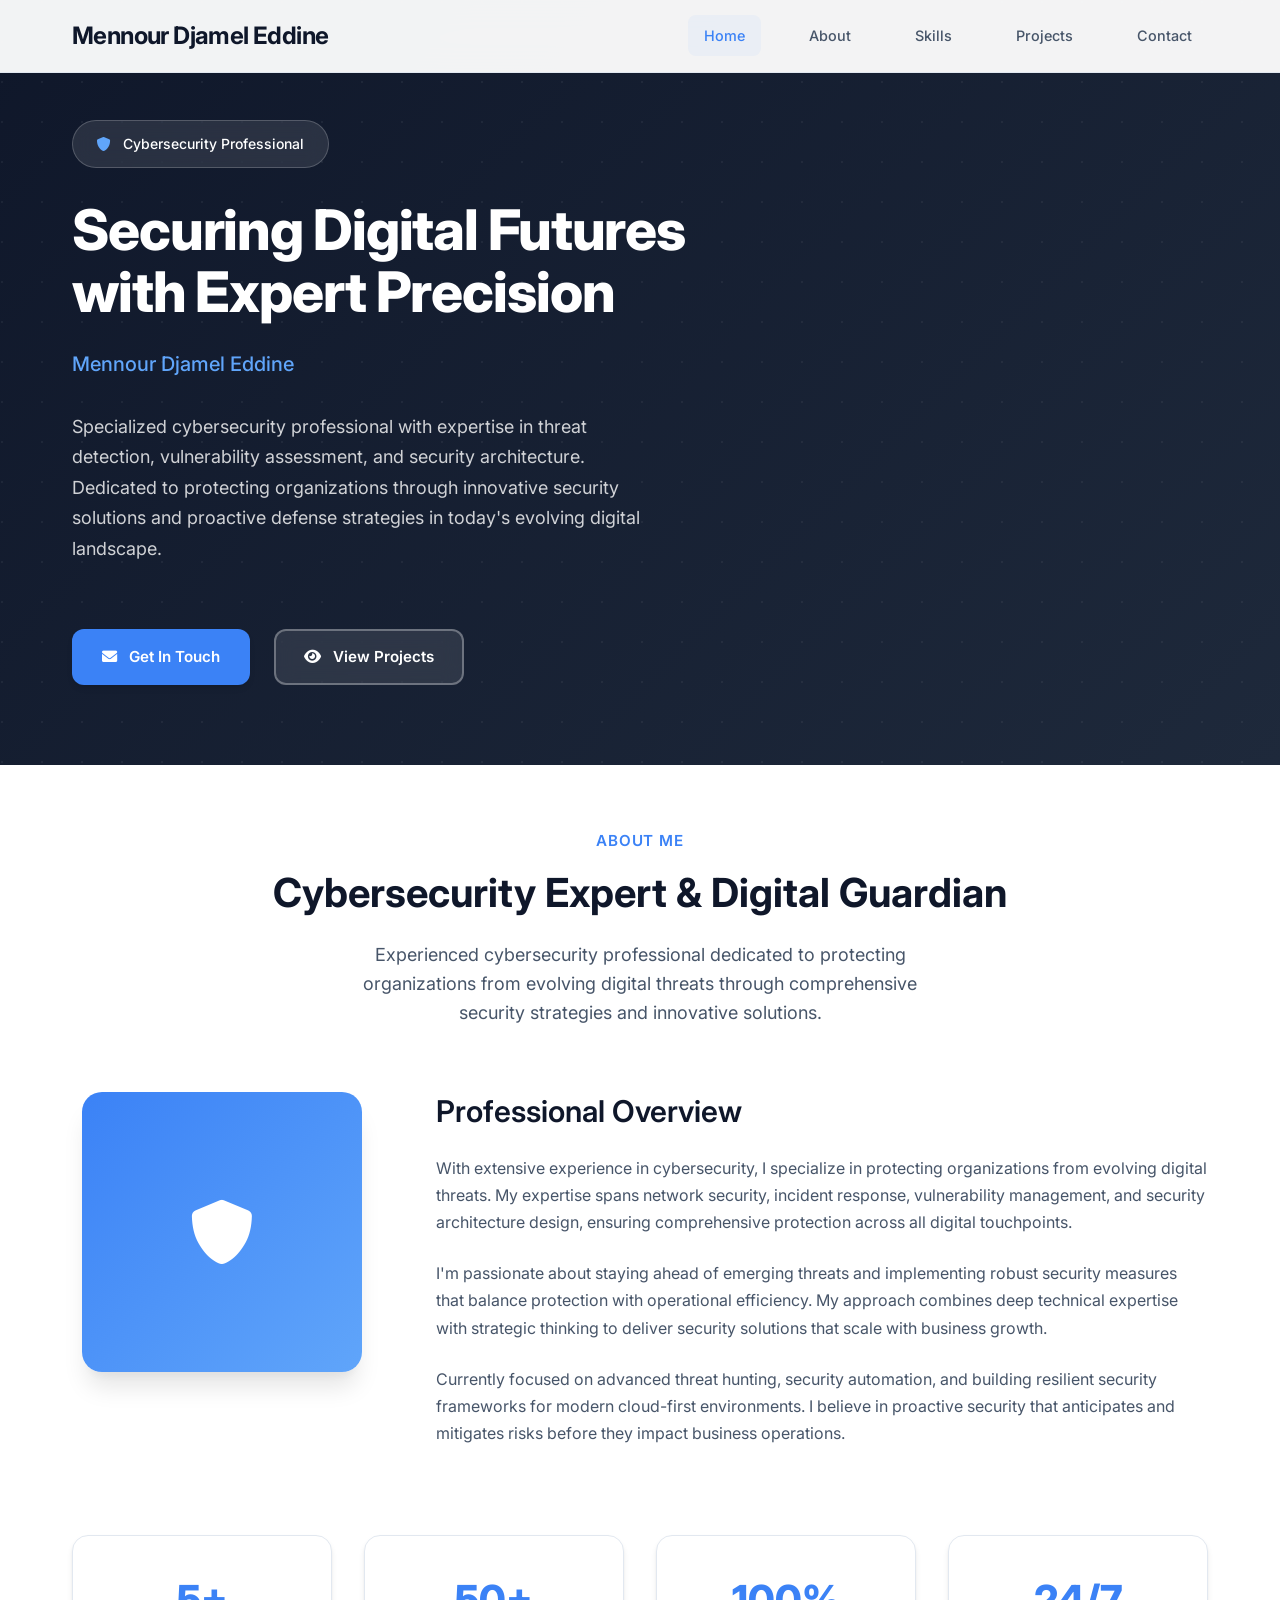
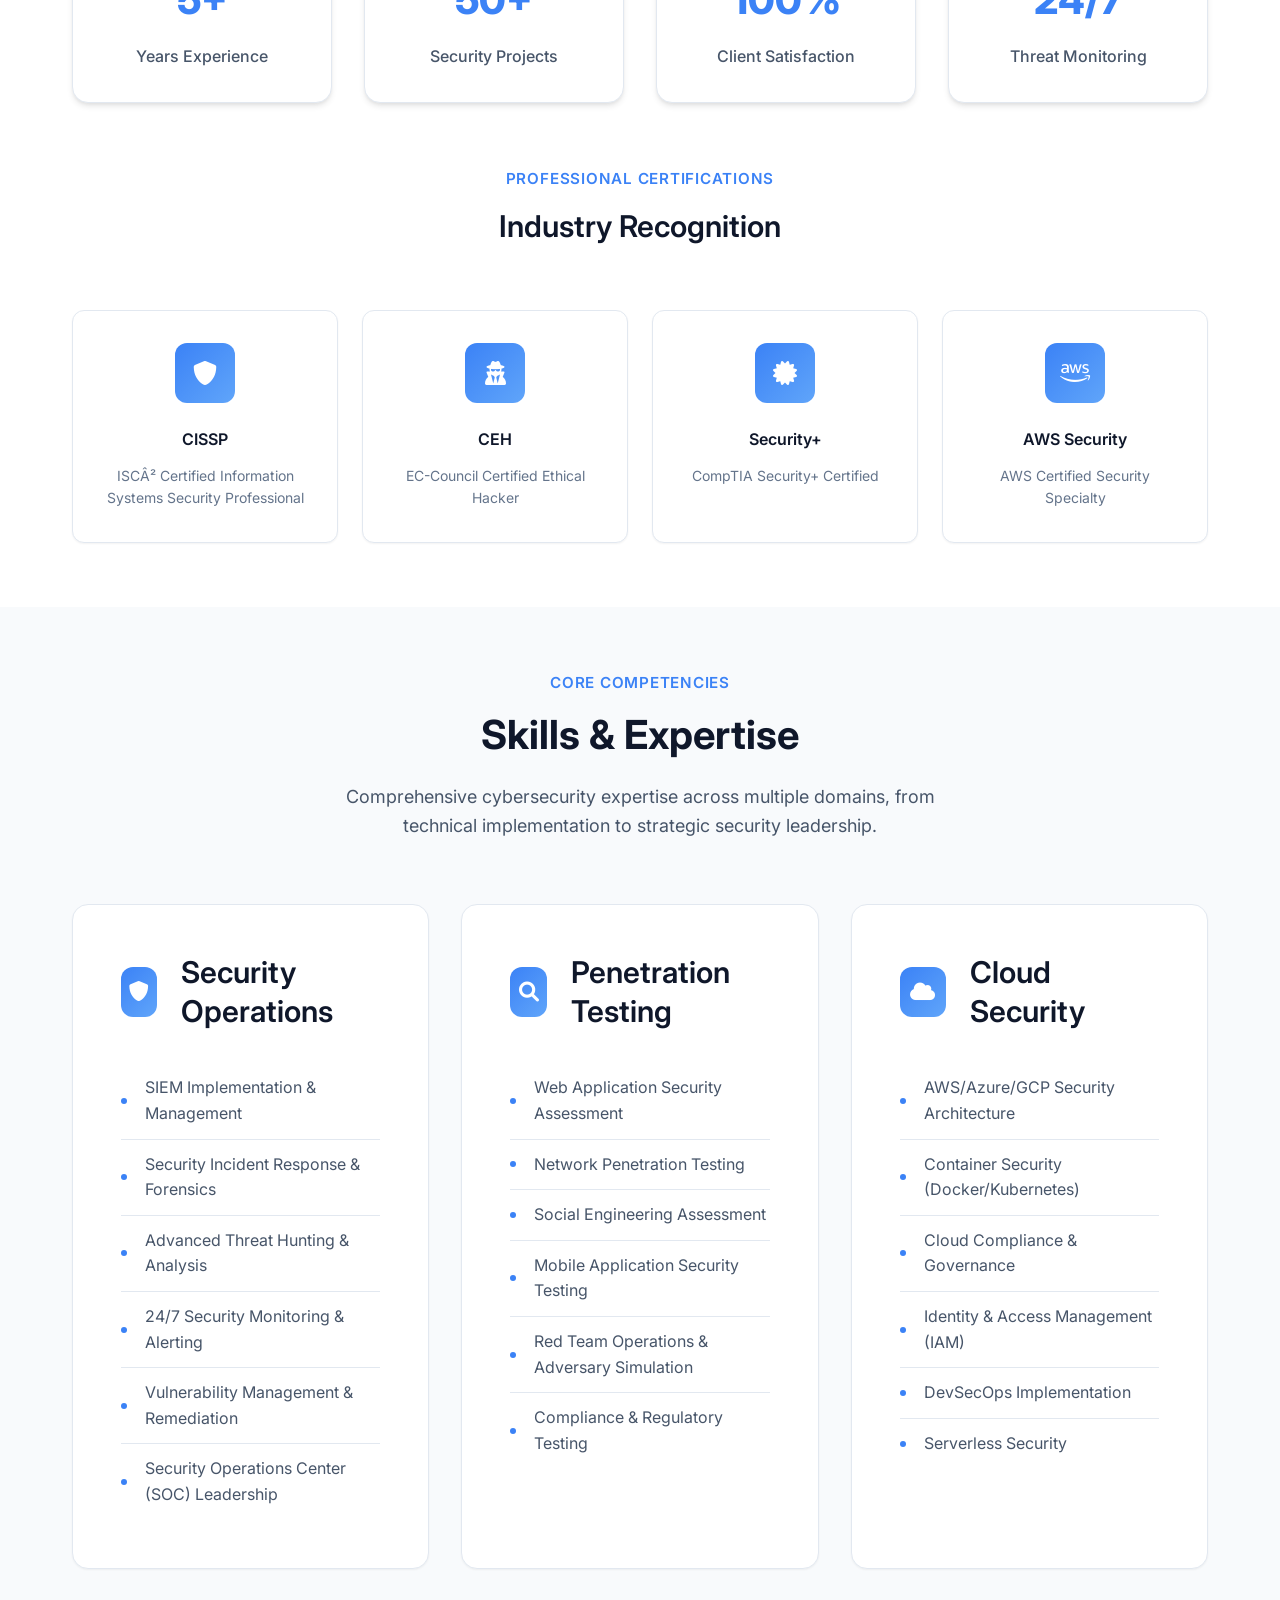
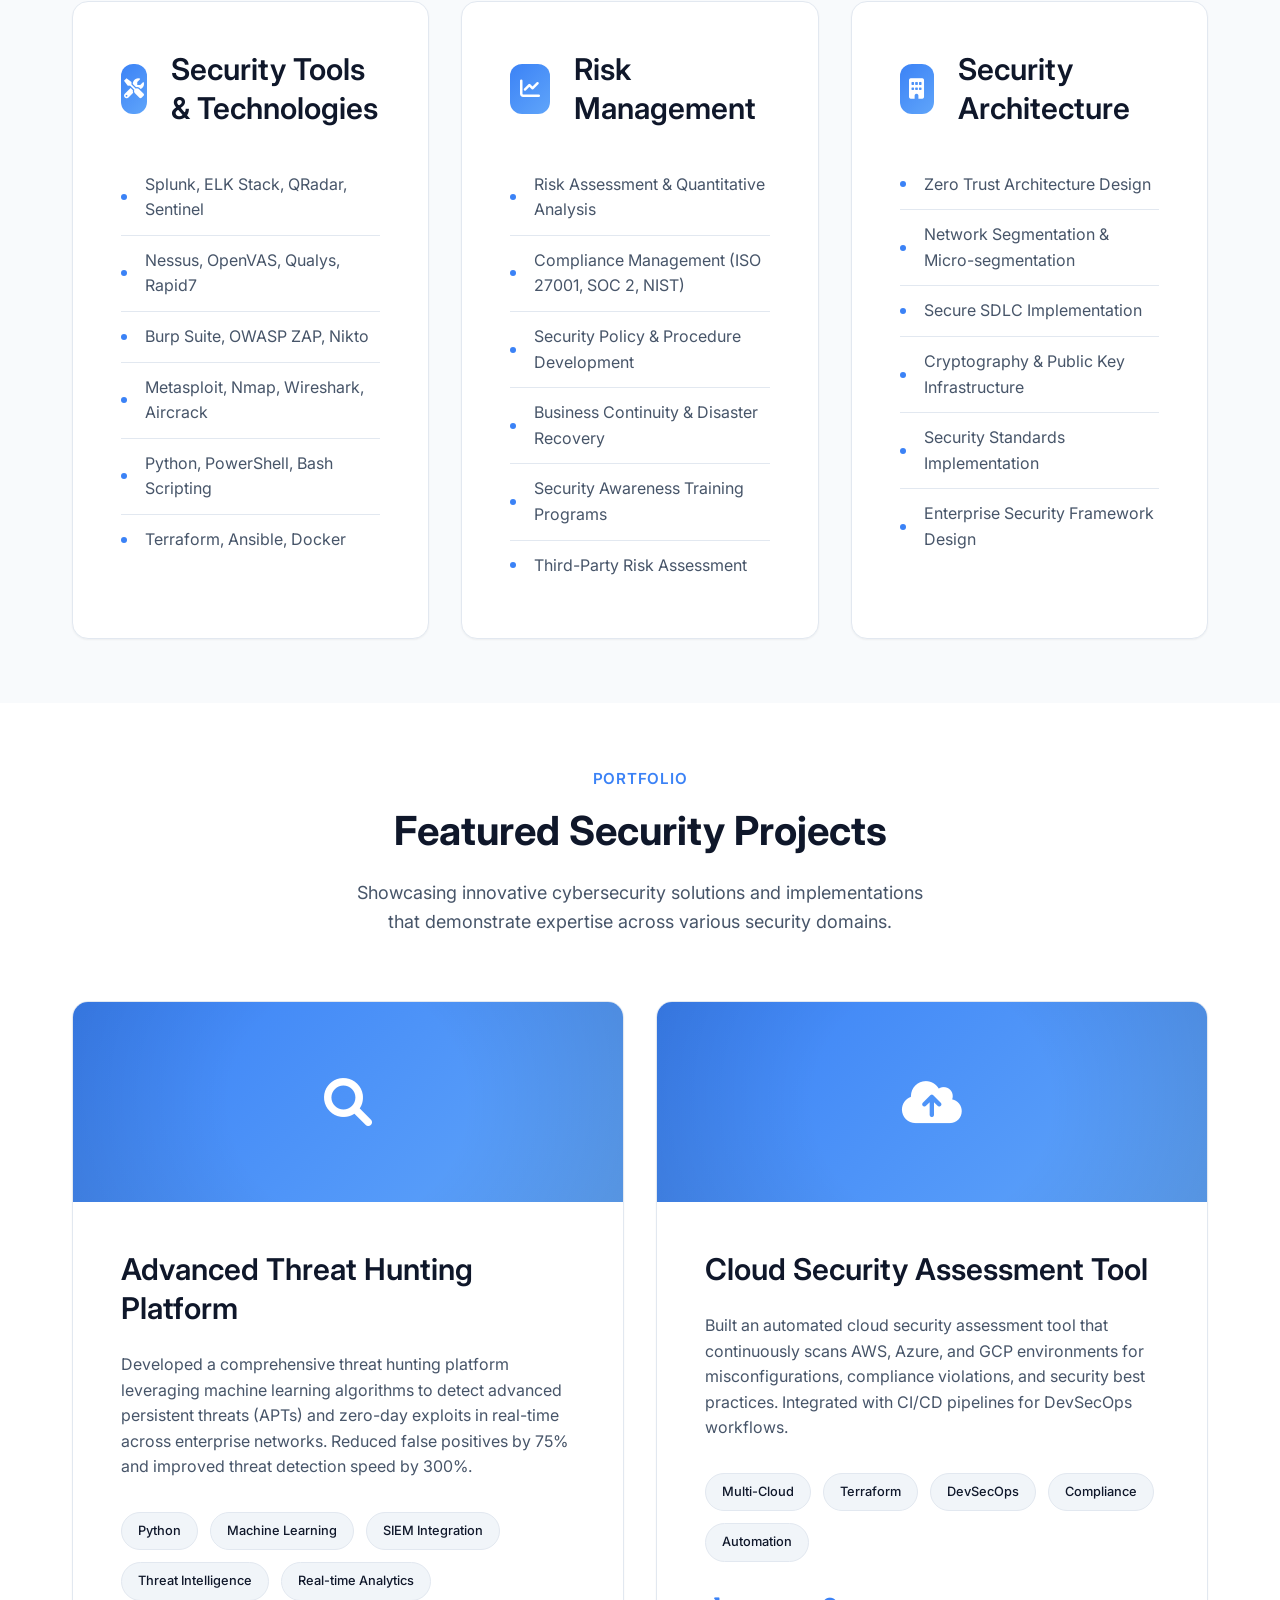
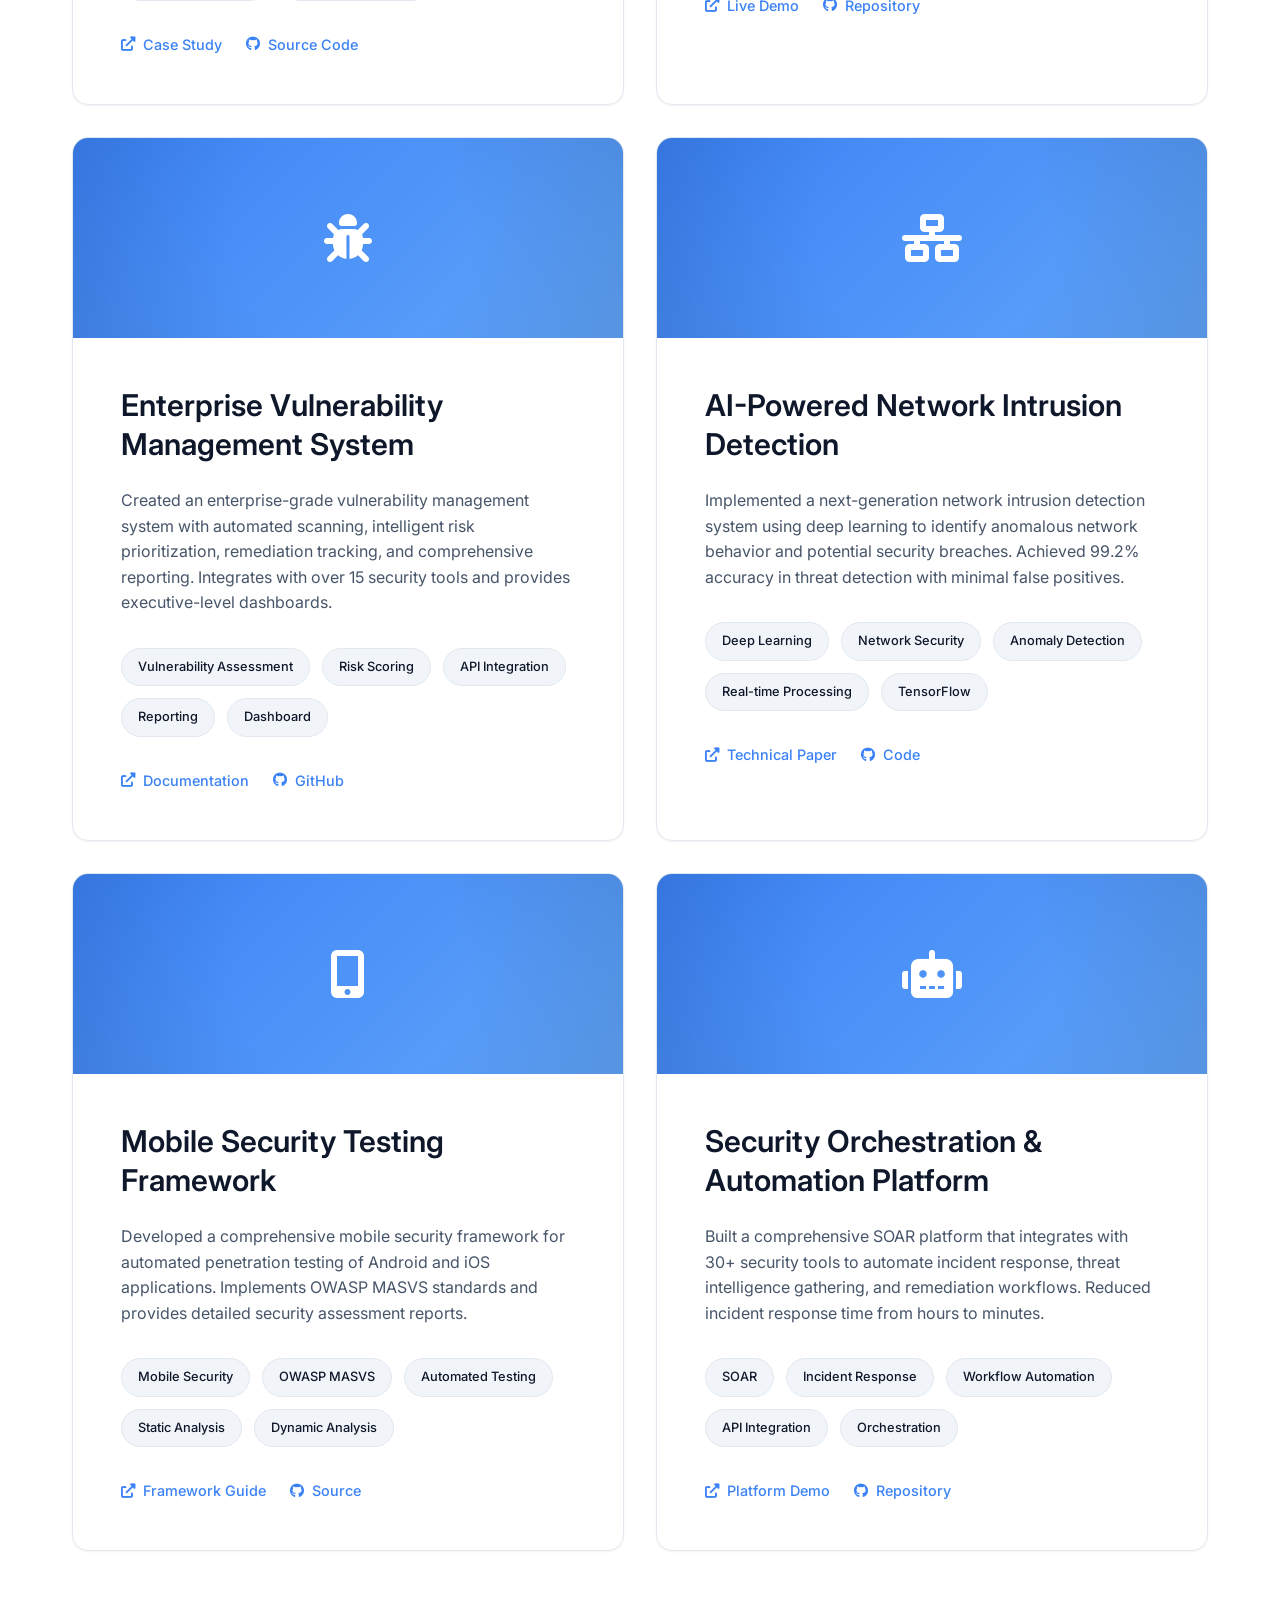
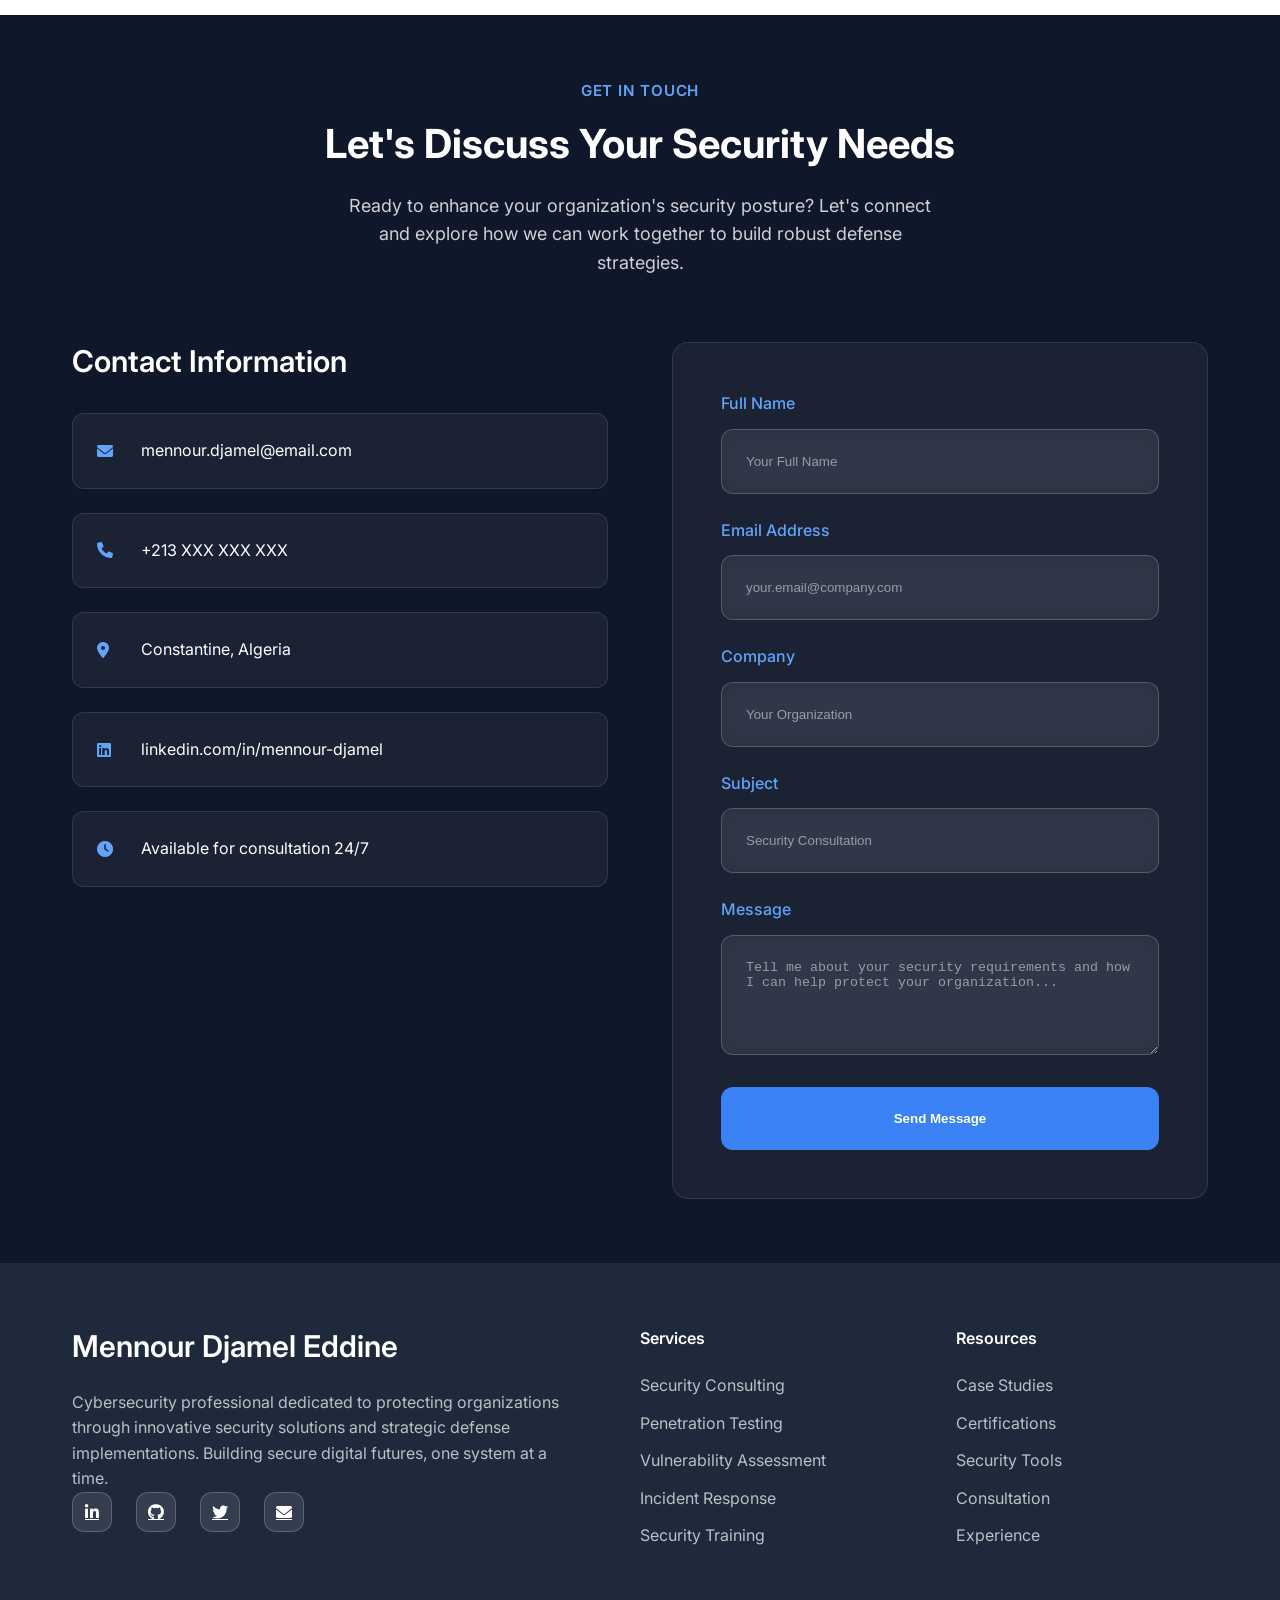
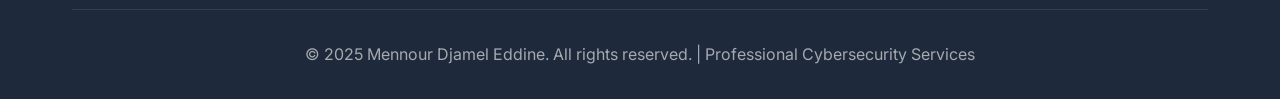
==== index.html @ a492b131 "Add files via upload" ====
<!DOCTYPE html>
<html lang="en">
<head>
    <meta charset="UTF-8">
    <meta name="viewport" content="width=device-width, initial-scale=1.0">
    <title>Mennour Djamel Eddine - Cybersecurity Professional</title>
    <link href="https://fonts.googleapis.com/css2?family=Inter:wght@300;400;500;600;700;800&display=swap" rel="stylesheet">
    <link href="https://cdnjs.cloudflare.com/ajax/libs/font-awesome/6.0.0/css/all.min.css" rel="stylesheet">
    <style>
        :root {
            --primary-blue: #0F172A;
            --secondary-blue: #1E293B;
            --accent-blue: #3B82F6;
            --light-blue: #60A5FA;
            --text-primary: #0F172A;
            --text-secondary: #475569;
            --text-light: #64748B;
            --text-white: #FFFFFF;
            --surface-white: #FFFFFF;
            --surface-gray: #F8FAFC;
            --surface-light: #F1F5F9;
            --border-light: #E2E8F0;
            --border-medium: #CBD5E1;
            --success: #10B981;
            --warning: #F59E0B;
            --error: #EF4444;
            --shadow-sm: 0 1px 2px 0 rgba(0, 0, 0, 0.05);
            --shadow-md: 0 4px 6px -1px rgba(0, 0, 0, 0.1), 0 2px 4px -1px rgba(0, 0, 0, 0.06);
            --shadow-lg: 0 10px 15px -3px rgba(0, 0, 0, 0.1), 0 4px 6px -2px rgba(0, 0, 0, 0.05);
            --shadow-xl: 0 20px 25px -5px rgba(0, 0, 0, 0.1), 0 10px 10px -5px rgba(0, 0, 0, 0.04);
            --radius-sm: 4px;
            --radius-md: 8px;
            --radius-lg: 12px;
            --radius-xl: 16px;
            --spacing-xs: 0.5rem;
            --spacing-sm: 0.75rem;
            --spacing-md: 1rem;
            --spacing-lg: 1.5rem;
            --spacing-xl: 2rem;
            --spacing-2xl: 3rem;
            --spacing-3xl: 4rem;
        }

        * {
            margin: 0;
            padding: 0;
            box-sizing: border-box;
        }

        body {
            font-family: 'Inter', -apple-system, BlinkMacSystemFont, 'Segoe UI', sans-serif;
            line-height: 1.6;
            color: var(--text-primary);
            background: var(--surface-white);
            font-size: 16px;
            font-weight: 400;
            -webkit-font-smoothing: antialiased;
            -moz-osx-font-smoothing: grayscale;
        }

        html {
            scroll-behavior: smooth;
        }

        /* Typography */
        h1 { font-size: 3.5rem; font-weight: 800; line-height: 1.1; }
        h2 { font-size: 2.5rem; font-weight: 700; line-height: 1.2; }
        h3 { font-size: 1.875rem; font-weight: 600; line-height: 1.3; }
        h4 { font-size: 1.5rem; font-weight: 600; line-height: 1.4; }
        h5 { font-size: 1.25rem; font-weight: 500; line-height: 1.4; }
        h6 { font-size: 1.125rem; font-weight: 500; line-height: 1.4; }

        .text-lg { font-size: 1.125rem; }
        .text-base { font-size: 1rem; }
        .text-sm { font-size: 0.875rem; }
        .text-xs { font-size: 0.75rem; }

        /* Navigation */
        .navbar {
            position: fixed;
            top: 0;
            width: 100%;
            background: rgba(255, 255, 255, 0.95);
            backdrop-filter: blur(20px);
            border-bottom: 1px solid var(--border-light);
            z-index: 1000;
            transition: all 0.3s cubic-bezier(0.4, 0, 0.2, 1);
        }

        .navbar.scrolled {
            background: rgba(255, 255, 255, 0.98);
            box-shadow: var(--shadow-sm);
        }

        .nav-container {
            max-width: 1200px;
            margin: 0 auto;
            display: flex;
            justify-content: space-between;
            align-items: center;
            padding: var(--spacing-lg) var(--spacing-xl);
            height: 72px;
        }

        .logo {
            font-size: 1.5rem;
            font-weight: 700;
            color: var(--primary-blue);
            text-decoration: none;
            letter-spacing: -0.025em;
            transition: opacity 0.2s ease;
        }

        .logo:hover { opacity: 0.8; }

        .nav-menu {
            display: flex;
            list-style: none;
            gap: var(--spacing-xl);
            align-items: center;
        }

        .nav-link {
            color: var(--text-secondary);
            text-decoration: none;
            font-weight: 500;
            font-size: 0.9rem;
            padding: var(--spacing-sm) var(--spacing-md);
            border-radius: var(--radius-md);
            transition: all 0.2s ease;
            position: relative;
        }

        .nav-link:hover,
        .nav-link.active {
            color: var(--accent-blue);
            background: rgba(59, 130, 246, 0.05);
        }

        .hamburger {
            display: none;
            flex-direction: column;
            cursor: pointer;
            padding: var(--spacing-sm);
            border-radius: var(--radius-sm);
            transition: background 0.2s ease;
        }

        .hamburger:hover {
            background: var(--surface-light);
        }

        .hamburger span {
            width: 22px;
            height: 2px;
            background: var(--text-primary);
            margin: 2px 0;
            transition: 0.3s ease;
            border-radius: 1px;
        }

        /* Hero Section */
        .hero {
            padding: 120px 0 80px;
            background: linear-gradient(135deg, var(--primary-blue) 0%, var(--secondary-blue) 100%);
            position: relative;
            overflow: hidden;
        }

        .hero::before {
            content: '';
            position: absolute;
            top: 0;
            left: 0;
            right: 0;
            bottom: 0;
            background-image: radial-gradient(circle at 2px 2px, rgba(255,255,255,0.05) 1px, transparent 0);
            background-size: 40px 40px;
            animation: grid-move 20s linear infinite;
        }

        @keyframes grid-move {
            0% { transform: translate(0, 0); }
            100% { transform: translate(40px, 40px); }
        }

        .hero-container {
            max-width: 1200px;
            margin: 0 auto;
            padding: 0 var(--spacing-xl);
            position: relative;
            z-index: 2;
        }

        .hero-content {
            max-width: 700px;
            text-align: left;
        }

        .hero-badge {
            display: inline-flex;
            align-items: center;
            background: rgba(255, 255, 255, 0.1);
            border: 1px solid rgba(255, 255, 255, 0.2);
            padding: var(--spacing-sm) var(--spacing-lg);
            border-radius: 50px;
            color: var(--text-white);
            font-size: 0.875rem;
            font-weight: 500;
            margin-bottom: var(--spacing-xl);
            backdrop-filter: blur(10px);
        }

        .hero-badge i {
            margin-right: var(--spacing-sm);
            color: var(--light-blue);
        }

        .hero h1 {
            color: var(--text-white);
            margin-bottom: var(--spacing-lg);
            letter-spacing: -0.02em;
        }

        .hero-subtitle {
            font-size: 1.25rem;
            color: var(--light-blue);
            margin-bottom: var(--spacing-xl);
            font-weight: 500;
        }

        .hero-description {
            font-size: 1.125rem;
            color: rgba(255, 255, 255, 0.8);
            margin-bottom: var(--spacing-3xl);
            line-height: 1.7;
            max-width: 600px;
        }

        .cta-buttons {
            display: flex;
            gap: var(--spacing-lg);
            flex-wrap: wrap;
        }

        .btn {
            display: inline-flex;
            align-items: center;
            padding: 14px 28px;
            border-radius: var(--radius-lg);
            text-decoration: none;
            font-weight: 600;
            font-size: 0.95rem;
            transition: all 0.2s cubic-bezier(0.4, 0, 0.2, 1);
            border: 2px solid transparent;
        }

        .btn-primary {
            background: var(--accent-blue);
            color: var(--text-white);
            box-shadow: var(--shadow-md);
        }

        .btn-primary:hover {
            background: #2563EB;
            transform: translateY(-1px);
            box-shadow: var(--shadow-lg);
        }

        .btn-secondary {
            background: rgba(255, 255, 255, 0.1);
            color: var(--text-white);
            border-color: rgba(255, 255, 255, 0.3);
            backdrop-filter: blur(10px);
        }

        .btn-secondary:hover {
            background: rgba(255, 255, 255, 0.2);
            border-color: rgba(255, 255, 255, 0.4);
        }

        .btn i { margin-right: var(--spacing-sm); }

        /* Section Styles */
        .section {
            padding: var(--spacing-3xl) 0;
        }

        .section-alt {
            background: var(--surface-gray);
        }

        .container {
            max-width: 1200px;
            margin: 0 auto;
            padding: 0 var(--spacing-xl);
        }

        .section-header {
            text-align: center;
            margin-bottom: var(--spacing-3xl);
        }

        .section-subtitle {
            color: var(--accent-blue);
            font-weight: 600;
            font-size: 0.95rem;
            text-transform: uppercase;
            letter-spacing: 0.05em;
            margin-bottom: var(--spacing-md);
        }

        .section-title {
            color: var(--text-primary);
            margin-bottom: var(--spacing-lg);
        }

        .section-description {
            font-size: 1.125rem;
            color: var(--text-secondary);
            max-width: 600px;
            margin: 0 auto;
            line-height: 1.6;
        }

        /* About Section */
        .about-grid {
            display: grid;
            grid-template-columns: 300px 1fr;
            gap: var(--spacing-3xl);
            align-items: start;
            margin-bottom: var(--spacing-3xl);
        }

        .about-image {
            position: sticky;
            top: 100px;
        }

        .profile-container {
            position: relative;
            width: 280px;
            height: 280px;
            margin: 0 auto;
        }

        .profile-img {
            width: 100%;
            height: 100%;
            background: linear-gradient(135deg, var(--accent-blue), var(--light-blue));
            border-radius: 20px;
            display: flex;
            align-items: center;
            justify-content: center;
            font-size: 4rem;
            color: white;
            box-shadow: var(--shadow-xl);
            position: relative;
            overflow: hidden;
        }

        .profile-img::before {
            content: '';
            position: absolute;
            top: 0;
            left: 0;
            right: 0;
            bottom: 0;
            background: linear-gradient(45deg, transparent 30%, rgba(255,255,255,0.1) 50%, transparent 70%);
            transform: translateX(-100%);
            animation: shine 3s infinite;
        }

        @keyframes shine {
            0% { transform: translateX(-100%); }
            100% { transform: translateX(100%); }
        }

        .about-content h3 {
            color: var(--text-primary);
            margin-bottom: var(--spacing-lg);
        }

        .about-content p {
            color: var(--text-secondary);
            margin-bottom: var(--spacing-lg);
            line-height: 1.7;
        }

        .stats-grid {
            display: grid;
            grid-template-columns: repeat(auto-fit, minmax(200px, 1fr));
            gap: var(--spacing-xl);
            margin-top: var(--spacing-3xl);
        }

        .stat-card {
            background: var(--surface-white);
            padding: var(--spacing-xl);
            border-radius: var(--radius-xl);
            text-align: center;
            box-shadow: var(--shadow-md);
            border: 1px solid var(--border-light);
            transition: transform 0.2s ease;
        }

        .stat-card:hover {
            transform: translateY(-2px);
            box-shadow: var(--shadow-lg);
        }

        .stat-number {
            font-size: 2.5rem;
            font-weight: 800;
            color: var(--accent-blue);
            display: block;
            margin-bottom: var(--spacing-sm);
        }

        .stat-label {
            color: var(--text-secondary);
            font-weight: 500;
        }

        /* Certifications */
        .certs-grid {
            display: grid;
            grid-template-columns: repeat(auto-fit, minmax(260px, 1fr));
            gap: var(--spacing-lg);
        }

        .cert-card {
            background: var(--surface-white);
            padding: var(--spacing-xl);
            border-radius: var(--radius-lg);
            text-align: center;
            box-shadow: var(--shadow-sm);
            border: 1px solid var(--border-light);
            transition: all 0.2s ease;
        }

        .cert-card:hover {
            transform: translateY(-2px);
            box-shadow: var(--shadow-md);
            border-color: var(--accent-blue);
        }

        .cert-icon {
            width: 60px;
            height: 60px;
            background: linear-gradient(135deg, var(--accent-blue), var(--light-blue));
            border-radius: var(--radius-lg);
            display: flex;
            align-items: center;
            justify-content: center;
            margin: 0 auto var(--spacing-lg);
            font-size: 1.5rem;
            color: white;
        }

        .cert-name {
            font-weight: 600;
            color: var(--text-primary);
            margin-bottom: var(--spacing-sm);
        }

        .cert-org {
            color: var(--text-light);
            font-size: 0.875rem;
        }

        /* Skills Section */
        .skills-grid {
            display: grid;
            grid-template-columns: repeat(auto-fit, minmax(350px, 1fr));
            gap: var(--spacing-xl);
        }

        .skill-category {
            background: var(--surface-white);
            padding: var(--spacing-2xl);
            border-radius: var(--radius-xl);
            box-shadow: var(--shadow-sm);
            border: 1px solid var(--border-light);
            transition: all 0.3s ease;
        }

        .skill-category:hover {
            transform: translateY(-4px);
            box-shadow: var(--shadow-lg);
        }

        .skill-header {
            display: flex;
            align-items: center;
            margin-bottom: var(--spacing-xl);
        }

        .skill-icon {
            width: 50px;
            height: 50px;
            background: linear-gradient(135deg, var(--accent-blue), var(--light-blue));
            border-radius: var(--radius-lg);
            display: flex;
            align-items: center;
            justify-content: center;
            margin-right: var(--spacing-lg);
            font-size: 1.25rem;
            color: white;
        }

        .skill-category h3 {
            color: var(--text-primary);
            margin: 0;
        }

        .skill-list {
            list-style: none;
        }

        .skill-list li {
            padding: var(--spacing-sm) 0;
            color: var(--text-secondary);
            position: relative;
            padding-left: var(--spacing-lg);
            border-bottom: 1px solid var(--border-light);
            transition: color 0.2s ease;
        }

        .skill-list li:last-child {
            border-bottom: none;
        }

        .skill-list li:hover {
            color: var(--accent-blue);
        }

        .skill-list li::before {
            content: '';
            position: absolute;
            left: 0;
            top: 50%;
            transform: translateY(-50%);
            width: 6px;
            height: 6px;
            background: var(--accent-blue);
            border-radius: 50%;
        }

        /* Projects Section */
        .projects-grid {
            display: grid;
            grid-template-columns: repeat(auto-fit, minmax(380px, 1fr));
            gap: var(--spacing-xl);
        }

        .project-card {
            background: var(--surface-white);
            border-radius: var(--radius-xl);
            overflow: hidden;
            box-shadow: var(--shadow-sm);
            border: 1px solid var(--border-light);
            transition: all 0.3s ease;
        }

        .project-card:hover {
            transform: translateY(-4px);
            box-shadow: var(--shadow-xl);
        }

        .project-header {
            height: 200px;
            background: linear-gradient(135deg, var(--accent-blue), var(--light-blue));
            display: flex;
            align-items: center;
            justify-content: center;
            color: white;
            font-size: 3rem;
            position: relative;
            overflow: hidden;
        }

        .project-header::before {
            content: '';
            position: absolute;
            top: 0;
            left: 0;
            right: 0;
            bottom: 0;
            background: radial-gradient(circle at center, transparent 40%, rgba(0,0,0,0.1));
        }

        .project-content {
            padding: var(--spacing-2xl);
        }

        .project-title {
            color: var(--text-primary);
            margin-bottom: var(--spacing-lg);
        }

        .project-description {
            color: var(--text-secondary);
            margin-bottom: var(--spacing-xl);
            line-height: 1.6;
        }

        .project-tags {
            display: flex;
            flex-wrap: wrap;
            gap: var(--spacing-sm);
            margin-bottom: var(--spacing-xl);
        }

        .tag {
            background: var(--surface-light);
            color: var(--text-primary);
            padding: var(--spacing-xs) var(--spacing-md);
            border-radius: 20px;
            font-size: 0.8rem;
            font-weight: 500;
            border: 1px solid var(--border-light);
        }

        .project-links {
            display: flex;
            gap: var(--spacing-lg);
        }

        .project-link {
            color: var(--accent-blue);
            text-decoration: none;
            font-weight: 500;
            font-size: 0.9rem;
            display: flex;
            align-items: center;
            transition: opacity 0.2s ease;
        }

        .project-link:hover { opacity: 0.7; }
        .project-link i { margin-right: var(--spacing-xs); }

        /* Contact Section */
        .contact {
            background: var(--primary-blue);
            color: var(--text-white);
        }

        .contact .section-subtitle { color: var(--light-blue); }
        .contact .section-title { color: var(--text-white); }
        .contact .section-description { color: rgba(255, 255, 255, 0.8); }

        .contact-grid {
            display: grid;
            grid-template-columns: 1fr 1fr;
            gap: var(--spacing-3xl);
            align-items: start;
        }

        .contact-info h3 {
            color: var(--text-white);
            margin-bottom: var(--spacing-xl);
        }

        .contact-item {
            display: flex;
            align-items: center;
            margin-bottom: var(--spacing-lg);
            padding: var(--spacing-lg);
            background: rgba(255, 255, 255, 0.05);
            border-radius: var(--radius-lg);
            border: 1px solid rgba(255, 255, 255, 0.1);
            transition: background 0.2s ease;
        }

        .contact-item:hover {
            background: rgba(255, 255, 255, 0.1);
        }

        .contact-item i {
            width: 20px;
            color: var(--light-blue);
            margin-right: var(--spacing-lg);
        }

        .contact-form {
            background: rgba(255, 255, 255, 0.05);
            padding: var(--spacing-2xl);
            border-radius: var(--radius-xl);
            border: 1px solid rgba(255, 255, 255, 0.1);
            backdrop-filter: blur(20px);
        }

        .form-group {
            margin-bottom: var(--spacing-lg);
        }

        .form-group label {
            display: block;
            color: var(--light-blue);
            font-weight: 500;
            margin-bottom: var(--spacing-sm);
        }

        .form-group input,
        .form-group textarea {
            width: 100%;
            padding: var(--spacing-lg);
            border: 1px solid rgba(255, 255, 255, 0.2);
            border-radius: var(--radius-lg);
            background: rgba(255, 255, 255, 0.05);
            color: var(--text-white);
            backdrop-filter: blur(10px);
            transition: border-color 0.2s ease;
        }

        .form-group input:focus,
        .form-group textarea:focus {
            outline: none;
            border-color: var(--light-blue);
        }

        .form-group input::placeholder,
        .form-group textarea::placeholder {
            color: rgba(255, 255, 255, 0.5);
        }

        .form-group textarea {
            resize: vertical;
            min-height: 120px;
        }

        .submit-btn {
            background: var(--accent-blue);
            color: var(--text-white);
            padding: var(--spacing-lg) var(--spacing-2xl);
            border: none;
            border-radius: var(--radius-lg);
            font-weight: 600;
            cursor: pointer;
            transition: all 0.2s ease;
            width: 100%;
        }

        .submit-btn:hover {
            background: #2563EB;
            transform: translateY(-1px);
        }

        /* Footer */
        .footer {
            background: var(--secondary-blue);
            color: var(--text-white);
            padding: var(--spacing-3xl) 0 var(--spacing-xl);
        }

        .footer-content {
            display: grid;
            grid-template-columns: 2fr 1fr 1fr;
            gap: var(--spacing-3xl);
            margin-bottom: var(--spacing-2xl);
        }

        .footer-brand h3 {
            color: var(--text-white);
            margin-bottom: var(--spacing-lg);
        }

        .footer-brand p {
            color: rgba(255, 255, 255, 0.7);
            line-height: 1.6;
        }

        .footer-links h4 {
            color: var(--text-white);
            margin-bottom: var(--spacing-lg);
            font-size: 1rem;
        }

        .footer-links ul {
            list-style: none;
        }

        .footer-links ul li {
            margin-bottom: var(--spacing-sm);
        }

        .footer-links ul li a {
            color: rgba(255, 255, 255, 0.7);
            text-decoration: none;
            transition: color 0.2s ease;
        }

        .footer-links ul li a:hover {
            color: var(--light-blue);
        }

        .social-links {
            display: flex;
            gap: var(--spacing-lg);
        }

        .social-link {
            width: 40px;
            height: 40px;
            background: rgba(255, 255, 255, 0.1);
            border-radius: var(--radius-lg);
            display: flex;
            align-items: center;
            justify-content: center;
            color: var(--text-white);
            transition: all 0.2s ease;
            border: 1px solid rgba(255, 255, 255, 0.2);
        }

        .social-link:hover {
            background: var(--accent-blue);
            transform: translateY(-2px);
        }

        .footer-bottom {
            text-align: center;
            padding-top: var(--spacing-xl);
            border-top: 1px solid rgba(255, 255, 255, 0.1);
            color: rgba(255, 255, 255, 0.6);
        }

        /* Animations */
        .fade-in {
            opacity: 0;
            transform: translateY(20px);
            transition: all 0.6s cubic-bezier(0.4, 0, 0.2, 1);
        }

        .fade-in.visible {
            opacity: 1;
            transform: translateY(0);
        }

        /* Responsive Design */
        @media (max-width: 1024px) {
            .about-grid {
                grid-template-columns: 1fr;
                gap: var(--spacing-2xl);
                text-align: center;
            }

            .about-image {
                position: static;
            }

            .contact-grid {
                grid-template-columns: 1fr;
                gap: var(--spacing-2xl);
            }

            .footer-content {
                grid-template-columns: 1fr;
                gap: var(--spacing-2xl);
                text-align: center;
            }
        }

        @media (max-width: 768px) {
            .nav-menu {
                position: fixed;
                left: -100%;
                top: 72px;
                flex-direction: column;
                background: var(--surface-white);
                width: 100%;
                padding: var(--spacing-xl) 0;
                box-shadow: var(--shadow-lg);
                transition: left 0.3s ease;
            }

            .nav-menu.active {
                left: 0;
            }

            .hamburger {
                display: flex;
            }

            .hero {
                padding: 100px 0 60px;
                text-align: center;
            }

            .hero h1 { font-size: 2.5rem; }

            .cta-buttons {
                justify-content: center;
            }

            .section {
                padding: var(--spacing-2xl) 0;
            }

            .container {
                padding: 0 var(--spacing-lg);
            }

            .projects-grid,
            .skills-grid {
                grid-template-columns: 1fr;
            }
        }

        @media (max-width: 480px) {
            .nav-container {
                padding: var(--spacing-lg);
            }

            .hero h1 { font-size: 2rem; }
            .section-title { font-size: 2rem; }

            .cta-buttons {
                flex-direction: column;
                align-items: center;
            }

            .profile-container {
                width: 220px;
                height: 220px;
            }

            .profile-img {
                font-size: 3rem;
            }

            .stats-grid {
                grid-template-columns: 1fr;
            }

            .contact-form {
                padding: var(--spacing-lg);
            }
        }
    </style>
</head>
<body>
    <!-- Navigation -->
    <nav class="navbar" id="navbar">
        <div class="nav-container">
            <a href="#home" class="logo">Mennour Djamel Eddine</a>
            <ul class="nav-menu" id="nav-menu">
                <li><a href="#home" class="nav-link active">Home</a></li>
                <li><a href="#about" class="nav-link">About</a></li>
                <li><a href="#skills" class="nav-link">Skills</a></li>
                <li><a href="#projects" class="nav-link">Projects</a></li>
                <li><a href="#contact" class="nav-link">Contact</a></li>
            </ul>
            <div class="hamburger" id="hamburger">
                <span></span>
                <span></span>
                <span></span>
            </div>
        </div>
    </nav>

    <!-- Hero Section -->
    <section id="home" class="hero">
        <div class="hero-container">
            <div class="hero-content">
                <div class="hero-badge">
                    <i class="fas fa-shield-alt"></i>
                    Cybersecurity Professional
                </div>
                <h1>Securing Digital Futures with Expert Precision</h1>
                <p class="hero-subtitle">Mennour Djamel Eddine</p>
                <p class="hero-description">
                    Specialized cybersecurity professional with expertise in threat detection, vulnerability assessment, 
                    and security architecture. Dedicated to protecting organizations through innovative security solutions 
                    and proactive defense strategies in today's evolving digital landscape.
                </p>
                <div class="cta-buttons">
                    <a href="#contact" class="btn btn-primary">
                        <i class="fas fa-envelope"></i>
                        Get In Touch
                    </a>
                    <a href="#projects" class="btn btn-secondary">
                        <i class="fas fa-eye"></i>
                        View Projects
                    </a>
                </div>
            </div>
        </div>
    </section>

    <!-- About Section -->
    <section id="about" class="section">
        <div class="container">
            <div class="section-header fade-in">
                <div class="section-subtitle">About Me</div>
                <h2 class="section-title">Cybersecurity Expert & Digital Guardian</h2>
                <p class="section-description">
                    Experienced cybersecurity professional dedicated to protecting organizations from evolving digital threats 
                    through comprehensive security strategies and innovative solutions.
                </p>
            </div>

            <div class="about-grid fade-in">
                <div class="about-image">
                    <div class="profile-container">
                        <div class="profile-img">
                            <i class="fas fa-shield-alt"></i>
                        </div>
                    </div>
                </div>
                <div class="about-content">
                    <h3>Professional Overview</h3>
                    <p>
                        With extensive experience in cybersecurity, I specialize in protecting organizations from evolving digital threats. 
                        My expertise spans network security, incident response, vulnerability management, and security architecture design, 
                        ensuring comprehensive protection across all digital touchpoints.
                    </p>
                    <p>
                        I'm passionate about staying ahead of emerging threats and implementing robust security measures that balance 
                        protection with operational efficiency. My approach combines deep technical expertise with strategic thinking 
                        to deliver security solutions that scale with business growth.
                    </p>
                    <p>
                        Currently focused on advanced threat hunting, security automation, and building resilient security frameworks 
                        for modern cloud-first environments. I believe in proactive security that anticipates and mitigates risks 
                        before they impact business operations.
                    </p>
                </div>
            </div>
            
            <div class="stats-grid fade-in">
                <div class="stat-card">
                    <span class="stat-number">5+</span>
                    <div class="stat-label">Years Experience</div>
                </div>
                <div class="stat-card">
                    <span class="stat-number">50+</span>
                    <div class="stat-label">Security Projects</div>
                </div>
                <div class="stat-card">
                    <span class="stat-number">100%</span>
                    <div class="stat-label">Client Satisfaction</div>
                </div>
                <div class="stat-card">
                    <span class="stat-number">24/7</span>
                    <div class="stat-label">Threat Monitoring</div>
                </div>
            </div>

            <!-- Certifications -->
            <div class="section-header fade-in" style="margin-top: 4rem;">
                <div class="section-subtitle">Professional Certifications</div>
                <h3 class="section-title">Industry Recognition</h3>
            </div>
            
            <div class="certs-grid fade-in">
                <div class="cert-card">
                    <div class="cert-icon">
                        <i class="fas fa-shield-alt"></i>
                    </div>
                    <div class="cert-name">CISSP</div>
                    <div class="cert-org">ISCÂ² Certified Information Systems Security Professional</div>
                </div>
                <div class="cert-card">
                    <div class="cert-icon">
                        <i class="fas fa-user-secret"></i>
                    </div>
                    <div class="cert-name">CEH</div>
                    <div class="cert-org">EC-Council Certified Ethical Hacker</div>
                </div>
                <div class="cert-card">
                    <div class="cert-icon">
                        <i class="fas fa-certificate"></i>
                    </div>
                    <div class="cert-name">Security+</div>
                    <div class="cert-org">CompTIA Security+ Certified</div>
                </div>
                <div class="cert-card">
                    <div class="cert-icon">
                        <i class="fab fa-aws"></i>
                    </div>
                    <div class="cert-name">AWS Security</div>
                    <div class="cert-org">AWS Certified Security Specialty</div>
                </div>
            </div>
        </div>
    </section>

    <!-- Skills Section -->
    <section id="skills" class="section section-alt">
        <div class="container">
            <div class="section-header fade-in">
                <div class="section-subtitle">Core Competencies</div>
                <h2 class="section-title">Skills & Expertise</h2>
                <p class="section-description">
                    Comprehensive cybersecurity expertise across multiple domains, from technical implementation 
                    to strategic security leadership.
                </p>
            </div>
            
            <div class="skills-grid">
                <div class="skill-category fade-in">
                    <div class="skill-header">
                        <div class="skill-icon">
                            <i class="fas fa-shield-alt"></i>
                        </div>
                        <h3>Security Operations</h3>
                    </div>
                    <ul class="skill-list">
                        <li>SIEM Implementation & Management</li>
                        <li>Security Incident Response & Forensics</li>
                        <li>Advanced Threat Hunting & Analysis</li>
                        <li>24/7 Security Monitoring & Alerting</li>
                        <li>Vulnerability Management & Remediation</li>
                        <li>Security Operations Center (SOC) Leadership</li>
                    </ul>
                </div>
                
                <div class="skill-category fade-in">
                    <div class="skill-header">
                        <div class="skill-icon">
                            <i class="fas fa-search"></i>
                        </div>
                        <h3>Penetration Testing</h3>
                    </div>
                    <ul class="skill-list">
                        <li>Web Application Security Assessment</li>
                        <li>Network Penetration Testing</li>
                        <li>Social Engineering Assessment</li>
                        <li>Mobile Application Security Testing</li>
                        <li>Red Team Operations & Adversary Simulation</li>
                        <li>Compliance & Regulatory Testing</li>
                    </ul>
                </div>
                
                <div class="skill-category fade-in">
                    <div class="skill-header">
                        <div class="skill-icon">
                            <i class="fas fa-cloud"></i>
                        </div>
                        <h3>Cloud Security</h3>
                    </div>
                    <ul class="skill-list">
                        <li>AWS/Azure/GCP Security Architecture</li>
                        <li>Container Security (Docker/Kubernetes)</li>
                        <li>Cloud Compliance & Governance</li>
                        <li>Identity & Access Management (IAM)</li>
                        <li>DevSecOps Implementation</li>
                        <li>Serverless Security</li>
                    </ul>
                </div>
                
                <div class="skill-category fade-in">
                    <div class="skill-header">
                        <div class="skill-icon">
                            <i class="fas fa-tools"></i>
                        </div>
                        <h3>Security Tools & Technologies</h3>
                    </div>
                    <ul class="skill-list">
                        <li>Splunk, ELK Stack, QRadar, Sentinel</li>
                        <li>Nessus, OpenVAS, Qualys, Rapid7</li>
                        <li>Burp Suite, OWASP ZAP, Nikto</li>
                        <li>Metasploit, Nmap, Wireshark, Aircrack</li>
                        <li>Python, PowerShell, Bash Scripting</li>
                        <li>Terraform, Ansible, Docker</li>
                    </ul>
                </div>
                
                <div class="skill-category fade-in">
                    <div class="skill-header">
                        <div class="skill-icon">
                            <i class="fas fa-chart-line"></i>
                        </div>
                        <h3>Risk Management</h3>
                    </div>
                    <ul class="skill-list">
                        <li>Risk Assessment & Quantitative Analysis</li>
                        <li>Compliance Management (ISO 27001, SOC 2, NIST)</li>
                        <li>Security Policy & Procedure Development</li>
                        <li>Business Continuity & Disaster Recovery</li>
                        <li>Security Awareness Training Programs</li>
                        <li>Third-Party Risk Assessment</li>
                    </ul>
                </div>
                
                <div class="skill-category fade-in">
                    <div class="skill-header">
                        <div class="skill-icon">
                            <i class="fas fa-building"></i>
                        </div>
                        <h3>Security Architecture</h3>
                    </div>
                    <ul class="skill-list">
                        <li>Zero Trust Architecture Design</li>
                        <li>Network Segmentation & Micro-segmentation</li>
                        <li>Secure SDLC Implementation</li>
                        <li>Cryptography & Public Key Infrastructure</li>
                        <li>Security Standards Implementation</li>
                        <li>Enterprise Security Framework Design</li>
                    </ul>
                </div>
            </div>
        </div>
    </section>

    <!-- Projects Section -->
    <section id="projects" class="section">
        <div class="container">
            <div class="section-header fade-in">
                <div class="section-subtitle">Portfolio</div>
                <h2 class="section-title">Featured Security Projects</h2>
                <p class="section-description">
                    Showcasing innovative cybersecurity solutions and implementations that demonstrate 
                    expertise across various security domains.
                </p>
            </div>
            
            <div class="projects-grid">
                <div class="project-card fade-in">
                    <div class="project-header">
                        <i class="fas fa-search"></i>
                    </div>
                    <div class="project-content">
                        <h3 class="project-title">Advanced Threat Hunting Platform</h3>
                        <p class="project-description">
                            Developed a comprehensive threat hunting platform leveraging machine learning algorithms to detect 
                            advanced persistent threats (APTs) and zero-day exploits in real-time across enterprise networks. 
                            Reduced false positives by 75% and improved threat detection speed by 300%.
                        </p>
                        <div class="project-tags">
                            <span class="tag">Python</span>
                            <span class="tag">Machine Learning</span>
                            <span class="tag">SIEM Integration</span>
                            <span class="tag">Threat Intelligence</span>
                            <span class="tag">Real-time Analytics</span>
                        </div>
                        <div class="project-links">
                            <a href="#" class="project-link">
                                <i class="fas fa-external-link-alt"></i>
                                Case Study
                            </a>
                            <a href="#" class="project-link">
                                <i class="fab fa-github"></i>
                                Source Code
                            </a>
                        </div>
                    </div>
                </div>
                
                <div class="project-card fade-in">
                    <div class="project-header">
                        <i class="fas fa-cloud-upload-alt"></i>
                    </div>
                    <div class="project-content">
                        <h3 class="project-title">Cloud Security Assessment Tool</h3>
                        <p class="project-description">
                            Built an automated cloud security assessment tool that continuously scans AWS, Azure, and GCP environments 
                            for misconfigurations, compliance violations, and security best practices. Integrated with CI/CD pipelines 
                            for DevSecOps workflows.
                        </p>
                        <div class="project-tags">
                            <span class="tag">Multi-Cloud</span>
                            <span class="tag">Terraform</span>
                            <span class="tag">DevSecOps</span>
                            <span class="tag">Compliance</span>
                            <span class="tag">Automation</span>
                        </div>
                        <div class="project-links">
                            <a href="#" class="project-link">
                                <i class="fas fa-external-link-alt"></i>
                                Live Demo
                            </a>
                            <a href="#" class="project-link">
                                <i class="fab fa-github"></i>
                                Repository
                            </a>
                        </div>
                    </div>
                </div>
                
                <div class="project-card fade-in">
                    <div class="project-header">
                        <i class="fas fa-bug"></i>
                    </div>
                    <div class="project-content">
                        <h3 class="project-title">Enterprise Vulnerability Management System</h3>
                        <p class="project-description">
                            Created an enterprise-grade vulnerability management system with automated scanning, intelligent 
                            risk prioritization, remediation tracking, and comprehensive reporting. Integrates with over 15 
                            security tools and provides executive-level dashboards.
                        </p>
                        <div class="project-tags">
                            <span class="tag">Vulnerability Assessment</span>
                            <span class="tag">Risk Scoring</span>
                            <span class="tag">API Integration</span>
                            <span class="tag">Reporting</span>
                            <span class="tag">Dashboard</span>
                        </div>
                        <div class="project-links">
                            <a href="#" class="project-link">
                                <i class="fas fa-external-link-alt"></i>
                                Documentation
                            </a>
                            <a href="#" class="project-link">
                                <i class="fab fa-github"></i>
                                GitHub
                            </a>
                        </div>
                    </div>
                </div>
                
                <div class="project-card fade-in">
                    <div class="project-header">
                        <i class="fas fa-network-wired"></i>
                    </div>
                    <div class="project-content">
                        <h3 class="project-title">AI-Powered Network Intrusion Detection</h3>
                        <p class="project-description">
                            Implemented a next-generation network intrusion detection system using deep learning 
                            to identify anomalous network behavior and potential security breaches. Achieved 99.2% 
                            accuracy in threat detection with minimal false positives.
                        </p>
                        <div class="project-tags">
                            <span class="tag">Deep Learning</span>
                            <span class="tag">Network Security</span>
                            <span class="tag">Anomaly Detection</span>
                            <span class="tag">Real-time Processing</span>
                            <span class="tag">TensorFlow</span>
                        </div>
                        <div class="project-links">
                            <a href="#" class="project-link">
                                <i class="fas fa-external-link-alt"></i>
                                Technical Paper
                            </a>
                            <a href="#" class="project-link">
                                <i class="fab fa-github"></i>
                                Code
                            </a>
                        </div>
                    </div>
                </div>
                
                <div class="project-card fade-in">
                    <div class="project-header">
                        <i class="fas fa-mobile-alt"></i>
                    </div>
                    <div class="project-content">
                        <h3 class="project-title">Mobile Security Testing Framework</h3>
                        <p class="project-description">
                            Developed a comprehensive mobile security framework for automated penetration testing 
                            of Android and iOS applications. Implements OWASP MASVS standards and provides 
                            detailed security assessment reports.
                        </p>
                        <div class="project-tags">
                            <span class="tag">Mobile Security</span>
                            <span class="tag">OWASP MASVS</span>
                            <span class="tag">Automated Testing</span>
                            <span class="tag">Static Analysis</span>
                            <span class="tag">Dynamic Analysis</span>
                        </div>
                        <div class="project-links">
                            <a href="#" class="project-link">
                                <i class="fas fa-external-link-alt"></i>
                                Framework Guide
                            </a>
                            <a href="#" class="project-link">
                                <i class="fab fa-github"></i>
                                Source
                            </a>
                        </div>
                    </div>
                </div>
                
                <div class="project-card fade-in">
                    <div class="project-header">
                        <i class="fas fa-robot"></i>
                    </div>
                    <div class="project-content">
                        <h3 class="project-title">Security Orchestration & Automation Platform</h3>
                        <p class="project-description">
                            Built a comprehensive SOAR platform that integrates with 30+ security tools to automate 
                            incident response, threat intelligence gathering, and remediation workflows. Reduced 
                            incident response time from hours to minutes.
                        </p>
                        <div class="project-tags">
                            <span class="tag">SOAR</span>
                            <span class="tag">Incident Response</span>
                            <span class="tag">Workflow Automation</span>
                            <span class="tag">API Integration</span>
                            <span class="tag">Orchestration</span>
                        </div>
                        <div class="project-links">
                            <a href="#" class="project-link">
                                <i class="fas fa-external-link-alt"></i>
                                Platform Demo
                            </a>
                            <a href="#" class="project-link">
                                <i class="fab fa-github"></i>
                                Repository
                            </a>
                        </div>
                    </div>
                </div>
            </div>
        </div>
    </section>

    <!-- Contact Section -->
    <section id="contact" class="contact section">
        <div class="container">
            <div class="section-header fade-in">
                <div class="section-subtitle">Get In Touch</div>
                <h2 class="section-title">Let's Discuss Your Security Needs</h2>
                <p class="section-description">
                    Ready to enhance your organization's security posture? Let's connect and explore how 
                    we can work together to build robust defense strategies.
                </p>
            </div>
            
            <div class="contact-grid fade-in">
                <div class="contact-info">
                    <h3>Contact Information</h3>
                    <div class="contact-item">
                        <i class="fas fa-envelope"></i>
                        <span>mennour.djamel@email.com</span>
                    </div>
                    <div class="contact-item">
                        <i class="fas fa-phone"></i>
                        <span>+213 XXX XXX XXX</span>
                    </div>
                    <div class="contact-item">
                        <i class="fas fa-map-marker-alt"></i>
                        <span>Constantine, Algeria</span>
                    </div>
                    <div class="contact-item">
                        <i class="fab fa-linkedin"></i>
                        <span>linkedin.com/in/mennour-djamel</span>
                    </div>
                    <div class="contact-item">
                        <i class="fas fa-clock"></i>
                        <span>Available for consultation 24/7</span>
                    </div>
                </div>
                
                <form class="contact-form" id="contact-form">
                    <div class="form-group">
                        <label for="name">Full Name</label>
                        <input type="text" id="name" name="name" placeholder="Your Full Name" required>
                    </div>
                    <div class="form-group">
                        <label for="email">Email Address</label>
                        <input type="email" id="email" name="email" placeholder="your.email@company.com" required>
                    </div>
                    <div class="form-group">
                        <label for="company">Company</label>
                        <input type="text" id="company" name="company" placeholder="Your Organization">
                    </div>
                    <div class="form-group">
                        <label for="subject">Subject</label>
                        <input type="text" id="subject" name="subject" placeholder="Security Consultation" required>
                    </div>
                    <div class="form-group">
                        <label for="message">Message</label>
                        <textarea id="message" name="message" placeholder="Tell me about your security requirements and how I can help protect your organization..." required></textarea>
                    </div>
                    <button type="submit" class="submit-btn">Send Message</button>
                </form>
            </div>
        </div>
    </section>

    <!-- Footer -->
    <footer class="footer">
        <div class="container">
            <div class="footer-content">
                <div class="footer-brand">
                    <h3>Mennour Djamel Eddine</h3>
                    <p>
                        Cybersecurity professional dedicated to protecting organizations through innovative 
                        security solutions and strategic defense implementations. Building secure digital 
                        futures, one system at a time.
                    </p>
                    <div class="social-links">
                        <a href="#" class="social-link" aria-label="LinkedIn">
                            <i class="fab fa-linkedin-in"></i>
                        </a>
                        <a href="#" class="social-link" aria-label="GitHub">
                            <i class="fab fa-github"></i>
                        </a>
                        <a href="#" class="social-link" aria-label="Twitter">
                            <i class="fab fa-twitter"></i>
                        </a>
                        <a href="#" class="social-link" aria-label="Email">
                            <i class="fas fa-envelope"></i>
                        </a>
                    </div>
                </div>
                <div class="footer-links">
                    <h4>Services</h4>
                    <ul>
                        <li><a href="#skills">Security Consulting</a></li>
                        <li><a href="#skills">Penetration Testing</a></li>
                        <li><a href="#skills">Vulnerability Assessment</a></li>
                        <li><a href="#skills">Incident Response</a></li>
                        <li><a href="#skills">Security Training</a></li>
                    </ul>
                </div>
                <div class="footer-links">
                    <h4>Resources</h4>
                    <ul>
                        <li><a href="#projects">Case Studies</a></li>
                        <li><a href="#about">Certifications</a></li>
                        <li><a href="#projects">Security Tools</a></li>
                        <li><a href="#contact">Consultation</a></li>
                        <li><a href="#about">Experience</a></li>
                    </ul>
                </div>
            </div>
            <div class="footer-bottom">
                <p>&copy; 2025 Mennour Djamel Eddine. All rights reserved. | Professional Cybersecurity Services</p>
            </div>
        </div>
    </footer>

    <script>
        // Mobile Navigation
        const hamburger = document.getElementById('hamburger');
        const navMenu = document.getElementById('nav-menu');

        hamburger.addEventListener('click', () => {
            hamburger.classList.toggle('active');
            navMenu.classList.toggle('active');
        });

        document.querySelectorAll('.nav-link').forEach(link => {
            link.addEventListener('click', () => {
                hamburger.classList.remove('active');
                navMenu.classList.remove('active');
            });
        });

        // Navbar scroll effect
        const navbar = document.getElementById('navbar');
        let lastScrollY = window.scrollY;

        window.addEventListener('scroll', () => {
            if (window.scrollY > 50) {
                navbar.classList.add('scrolled');
            } else {
                navbar.classList.remove('scrolled');
            }
        });

        // Smooth scrolling
        document.querySelectorAll('a[href^="#"]').forEach(anchor => {
            anchor.addEventListener('click', function (e) {
                e.preventDefault();
                const target = document.querySelector(this.getAttribute('href'));
                if (target) {
                    const offsetTop = target.offsetTop - 80;
                    window.scrollTo({
                        top: offsetTop,
                        behavior: 'smooth'
                    });
                }
            });
        });

        // Active navigation highlighting
        const sections = document.querySelectorAll('section');
        const navLinks = document.querySelectorAll('.nav-link');

        function highlightNav() {
            let current = '';
            sections.forEach(section => {
                const sectionTop = section.offsetTop - 100;
                const sectionHeight = section.clientHeight;
                if (window.scrollY >= sectionTop && window.scrollY < sectionTop + sectionHeight) {
                    current = section.getAttribute('id');
                }
            });

            navLinks.forEach(link => {
                link.classList.remove('active');
                if (link.getAttribute('href') === `#${current}`) {
                    link.classList.add('active');
                }
            });
        }

        window.addEventListener('scroll', highlightNav);

        // Intersection Observer for animations
        const observerOptions = {
            threshold: 0.1,
            rootMargin: '0px 0px -50px 0px'
        };

        const observer = new IntersectionObserver((entries) => {
            entries.forEach(entry => {
                if (entry.isIntersecting) {
                    entry.target.classList.add('visible');
                }
            });
        }, observerOptions);

        document.querySelectorAll('.fade-in').forEach(el => {
            observer.observe(el);
        });

        // Stats counter animation
        const statsCards = document.querySelectorAll('.stat-card');
        const statsObserver = new IntersectionObserver((entries) => {
            entries.forEach(entry => {
                if (entry.isIntersecting) {
                    const statNumber = entry.target.querySelector('.stat-number');
                    const finalNumber = statNumber.textContent;
                    const isPercentage = finalNumber.includes('%');
                    const isPlus = finalNumber.includes('+');
                    const isTime = finalNumber.includes('/');
                    
                    let targetNumber = parseInt(finalNumber.replace(/\D/g, ''));
                    if (isNaN(targetNumber)) targetNumber = 100;
                    
                    let current = 0;
                    const increment = targetNumber / 30;
                    
                    const timer = setInterval(() => {
                        current += increment;
                        if (current >= targetNumber) {
                            statNumber.textContent = finalNumber;
                            clearInterval(timer);
                        } else {
                            let displayValue = Math.floor(current);
                            if (isPercentage) displayValue += '%';
                            if (isPlus) displayValue += '+';
                            if (isTime) displayValue = '24/7';
                            statNumber.textContent = displayValue;
                        }
                    }, 50);
                    
                    statsObserver.unobserve(entry.target);
                }
            });
        }, { threshold: 0.5 });

        statsCards.forEach(card => {
            statsObserver.observe(card);
        });

        // Contact form handling
        const contactForm = document.getElementById('contact-form');
        contactForm.addEventListener('submit', function(e) {
            e.preventDefault();
            
            const formData = new FormData(contactForm);
            const name = formData.get('name')?.trim();
            const email = formData.get('email')?.trim();
            const subject = formData.get('subject')?.trim();
            const message = formData.get('message')?.trim();

            // Validation
            if (!name || !email || !subject || !message) {
                showNotification('Please fill in all required fields.', 'error');
                return;
            }

            const emailRegex = /^[^\s@]+@[^\s@]+\.[^\s@]+$/;
            if (!emailRegex.test(email)) {
                showNotification('Please enter a valid email address.', 'error');
                return;
            }

            // Submit animation
            const submitBtn = contactForm.querySelector('.submit-btn');
            const originalText = submitBtn.textContent;
            submitBtn.textContent = 'Sending Message...';
            submitBtn.disabled = true;

            // Simulate API call
            setTimeout(() => {
                showNotification('Thank you for your message! I will get back to you within 24 hours.', 'success');
                contactForm.reset();
                submitBtn.textContent = originalText;
                submitBtn.disabled = false;
            }, 2000);
        });

        // Notification system
        function showNotification(message, type = 'info') {
            const notification = document.createElement('div');
            notification.className = `notification notification-${type}`;
            notification.style.cssText = `
                position: fixed;
                top: 20px;
                right: 20px;
                background: ${type === 'success' ? '#10B981' : type === 'error' ? '#EF4444' : '#3B82F6'};
                color: white;
                padding: 16px 24px;
                border-radius: 12px;
                box-shadow: 0 10px 25px rgba(0,0,0,0.2);
                font-weight: 500;
                z-index: 10000;
                transform: translateX(100%);
                transition: transform 0.3s ease;
                max-width: 400px;
            `;
            
            notification.textContent = message;
            document.body.appendChild(notification);
            
            setTimeout(() => {
                notification.style.transform = 'translateX(0)';
            }, 100);
            
            setTimeout(() => {
                notification.style.transform = 'translateX(100%)';
                setTimeout(() => {
                    document.body.removeChild(notification);
                }, 300);
            }, 5000);
        }

        // Project links demo handling
        document.querySelectorAll('.project-link').forEach(link => {
            link.addEventListener('click', (e) => {
                e.preventDefault();
                showNotification('This is a portfolio demonstration. Project links are not functional in this demo.', 'info');
            });
        });

        // Enhanced scroll animations
        let scrollTimeout;
        window.addEventListener('scroll', () => {
            clearTimeout(scrollTimeout);
            scrollTimeout = setTimeout(() => {
                highlightNav();
            }, 10);
        });

        // Keyboard navigation
        document.addEventListener('keydown', (e) => {
            if (e.key === 'Escape' && navMenu.classList.contains('active')) {
                hamburger.classList.remove('active');
                navMenu.classList.remove('active');
            }
        });

        // Performance optimization: Debounce scroll events
        function debounce(func, wait) {
            let timeout;
            return function executedFunction(...args) {
                const later = () => {
                    clearTimeout(timeout);
                    func(...args);
                };
                clearTimeout(timeout);
                timeout = setTimeout(later, wait);
            };
        }

        // Smooth reveal animations for better UX
        function revealOnScroll() {
            const reveals = document.querySelectorAll('.fade-in:not(.visible)');
            
            reveals.forEach(element => {
                const elementTop = element.getBoundingClientRect().top;
                const elementVisible = 150;
                
                if (elementTop < window.innerHeight - elementVisible) {
                    element.classList.add('visible');
                }
            });
        }

        window.addEventListener('scroll', debounce(revealOnScroll, 20));
        
        // Initial reveal check
        revealOnScroll();

        // Loading animation
        window.addEventListener('load', () => {
            document.body.style.opacity = '0';
            document.body.style.transition = 'opacity 0.3s ease';
            setTimeout(() => {
                document.body.style.opacity = '1';
            }, 100);
        });

        // Enhanced hover effects for interactive elements
        document.querySelectorAll('.btn, .project-card, .skill-category, .cert-card').forEach(element => {
            element.addEventListener('mouseenter', () => {
                element.style.transition = 'all 0.2s cubic-bezier(0.4, 0, 0.2, 1)';
            });
        });

        // Accessibility improvements
        document.querySelectorAll('.nav-link').forEach(link => {
            link.addEventListener('focus', () => {
                link.style.outline = '2px solid #3B82F6';
                link.style.outlineOffset = '2px';
            });
            
            link.addEventListener('blur', () => {
                link.style.outline = 'none';
            });
        });

        // Enhanced form validation
        const formInputs = contactForm.querySelectorAll('input, textarea');
        formInputs.forEach(input => {
            input.addEventListener('blur', () => {
                validateField(input);
            });
            
            input.addEventListener('input', () => {
                clearFieldError(input);
            });
        });

        function validateField(field) {
            const value = field.value.trim();
            const fieldName = field.name;
            
            clearFieldError(field);
            
            if (field.required && !value) {
                showFieldError(field, `${fieldName.charAt(0).toUpperCase() + fieldName.slice(1)} is required`);
                return false;
            }
            
            if (fieldName === 'email' && value) {
                const emailRegex = /^[^\s@]+@[^\s@]+\.[^\s@]+$/;
                if (!emailRegex.test(value)) {
                    showFieldError(field, 'Please enter a valid email address');
                    return false;
                }
            }
            
            return true;
        }

        function showFieldError(field, message) {
            field.style.borderColor = '#EF4444';
            
            let errorElement = field.parentNode.querySelector('.field-error');
            if (!errorElement) {
                errorElement = document.createElement('div');
                errorElement.className = 'field-error';
                errorElement.style.cssText = `
                    color: #EF4444;
                    font-size: 0.875rem;
                    margin-top: 0.5rem;
                `;
                field.parentNode.appendChild(errorElement);
            }
            
            errorElement.textContent = message;
        }

        function clearFieldError(field) {
            field.style.borderColor = '';
            const errorElement = field.parentNode.querySelector('.field-error');
            if (errorElement) {
                errorElement.remove();
            }
        }

        // Professional touch: Add subtle parallax effect to hero
        let ticking = false;
        
        function updateParallax() {
            const scrolled = window.pageYOffset;
            const parallaxElements = document.querySelectorAll('.hero::before');
            
            parallaxElements.forEach(element => {
                const rate = scrolled * -0.3;
                element.style.transform = `translateY(${rate}px)`;
            });
            
            ticking = false;
        }

        function requestParallaxUpdate() {
            if (!ticking) {
                requestAnimationFrame(updateParallax);
                ticking = true;
            }
        }

        window.addEventListener('scroll', requestParallaxUpdate);

        // Print styles handling
        window.addEventListener('beforeprint', () => {
            document.body.classList.add('printing');
        });

        window.addEventListener('afterprint', () => {
            document.body.classList.remove('printing');
        });
    </script>
    
    <!-- Print-specific styles -->
    <style media="print">
        .navbar, .hamburger, .cta-buttons, .contact-form, .social-links {
            display: none !important;
        }
        
        .hero {
            padding: 2rem 0;
            background: white !important;
            color: black !important;
        }
        
        .hero h1, .hero-subtitle, .hero-description {
            color: black !important;
        }
        
        .section {
            padding: 1.5rem 0;
            page-break-inside: avoid;
        }
        
        .project-card, .skill-category {
            break-inside: avoid;
            margin-bottom: 1rem;
        }
        
        body {
            font-size: 12pt;
            line-height: 1.4;
        }
        
        h1 { font-size: 24pt; }
        h2 { font-size: 20pt; }
        h3 { font-size: 16pt; }
    </style>
</body>
</html>
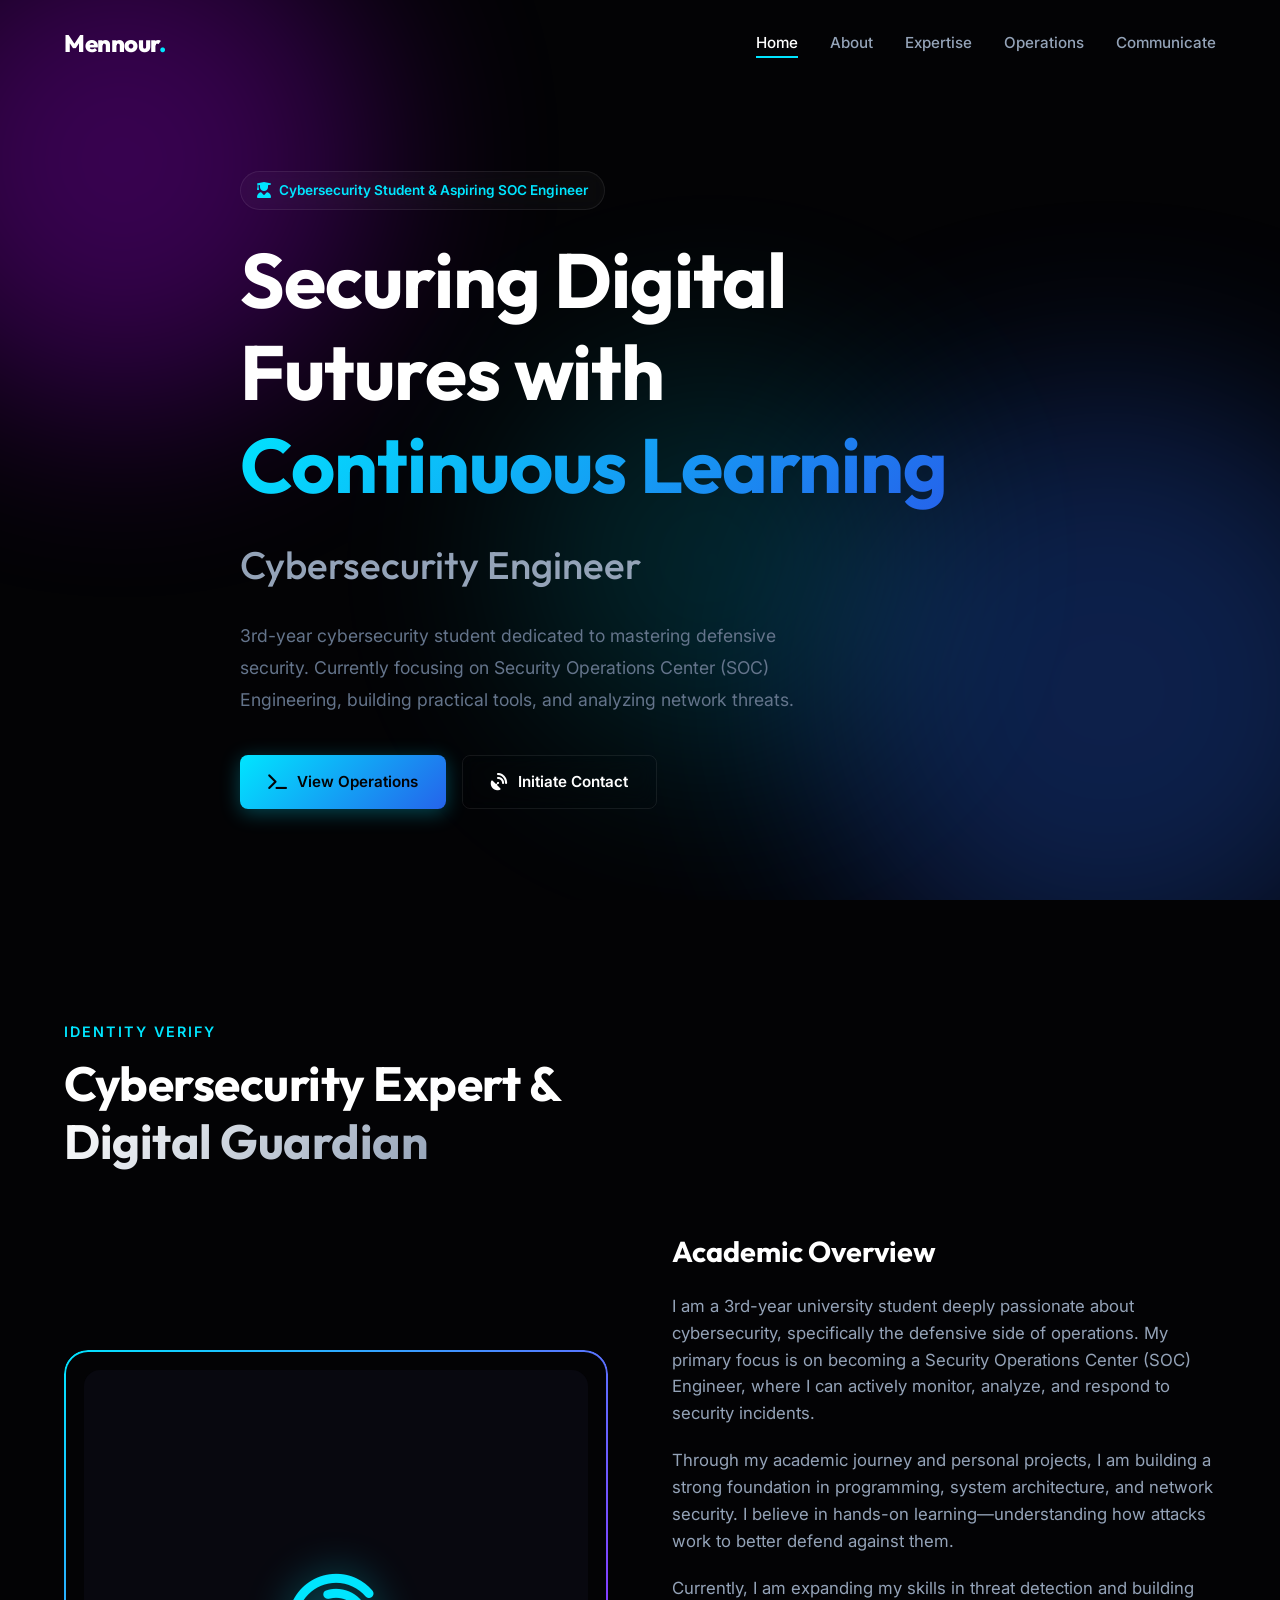
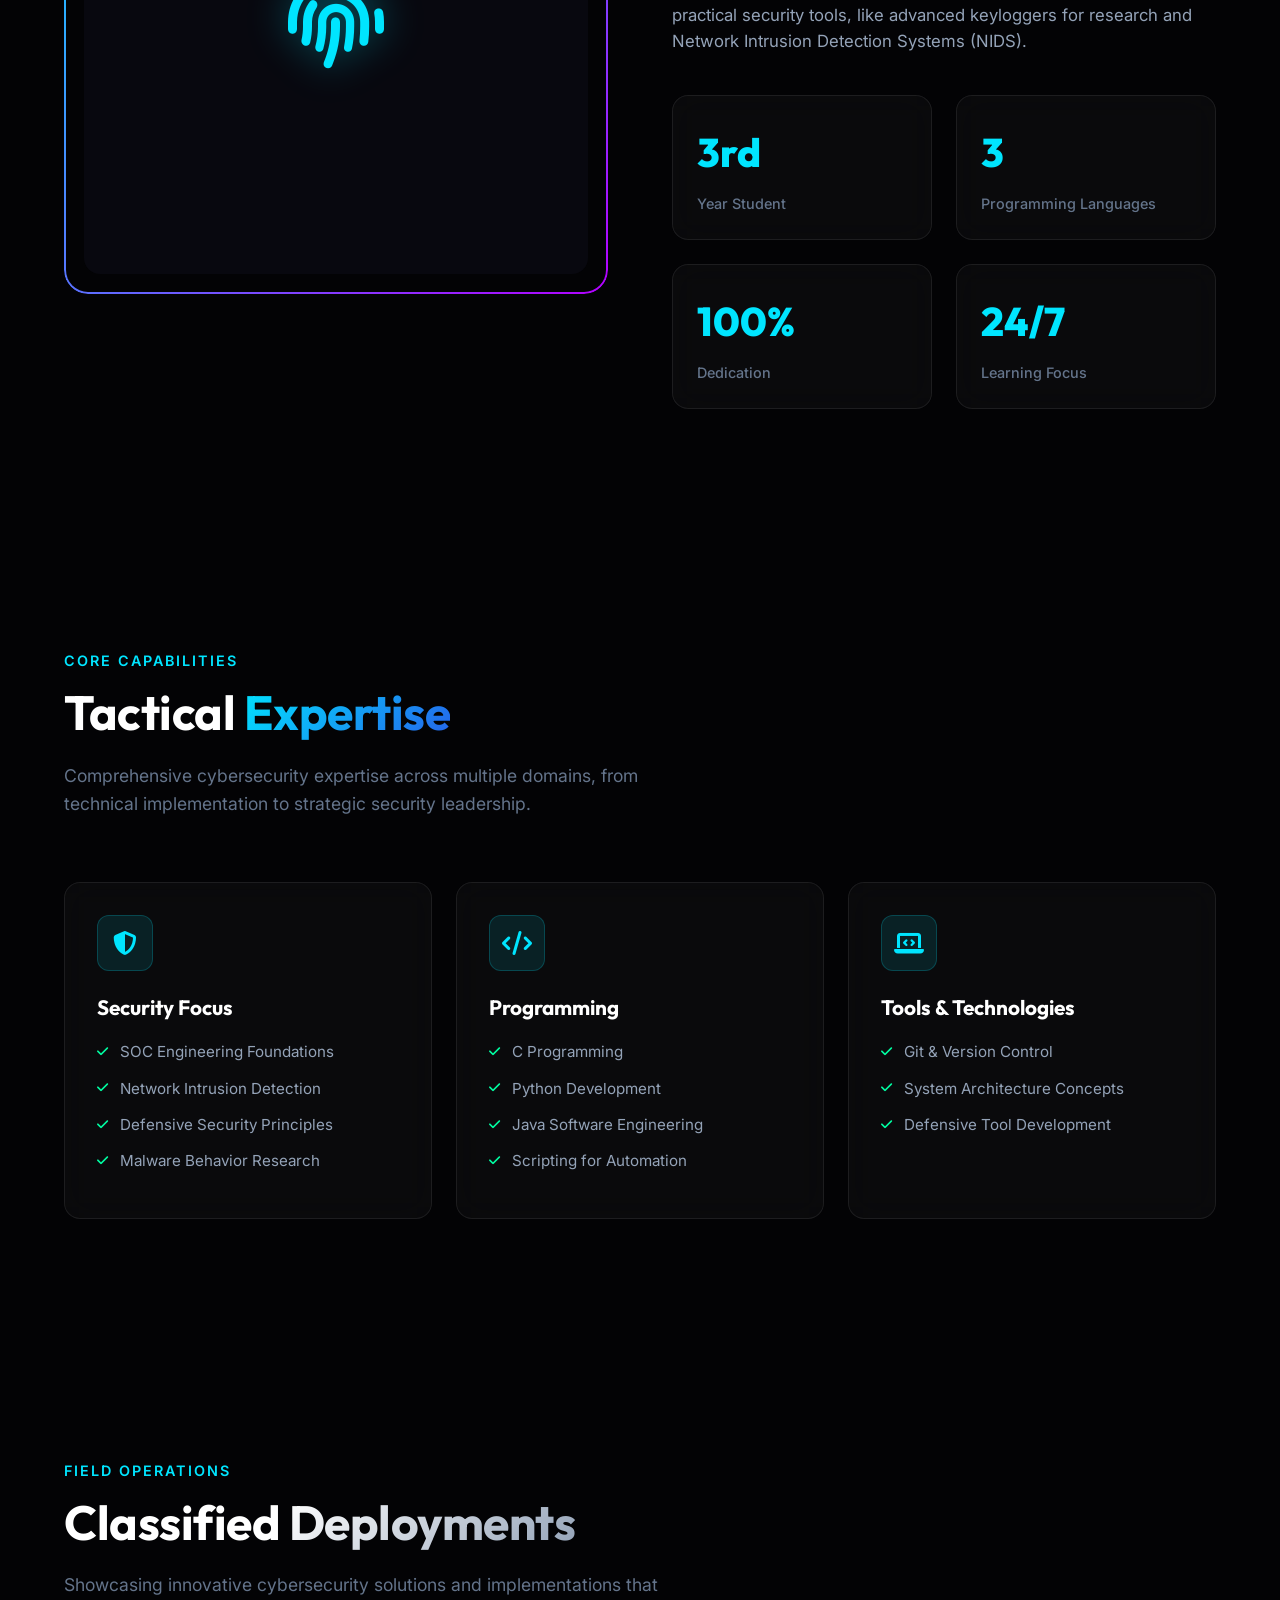
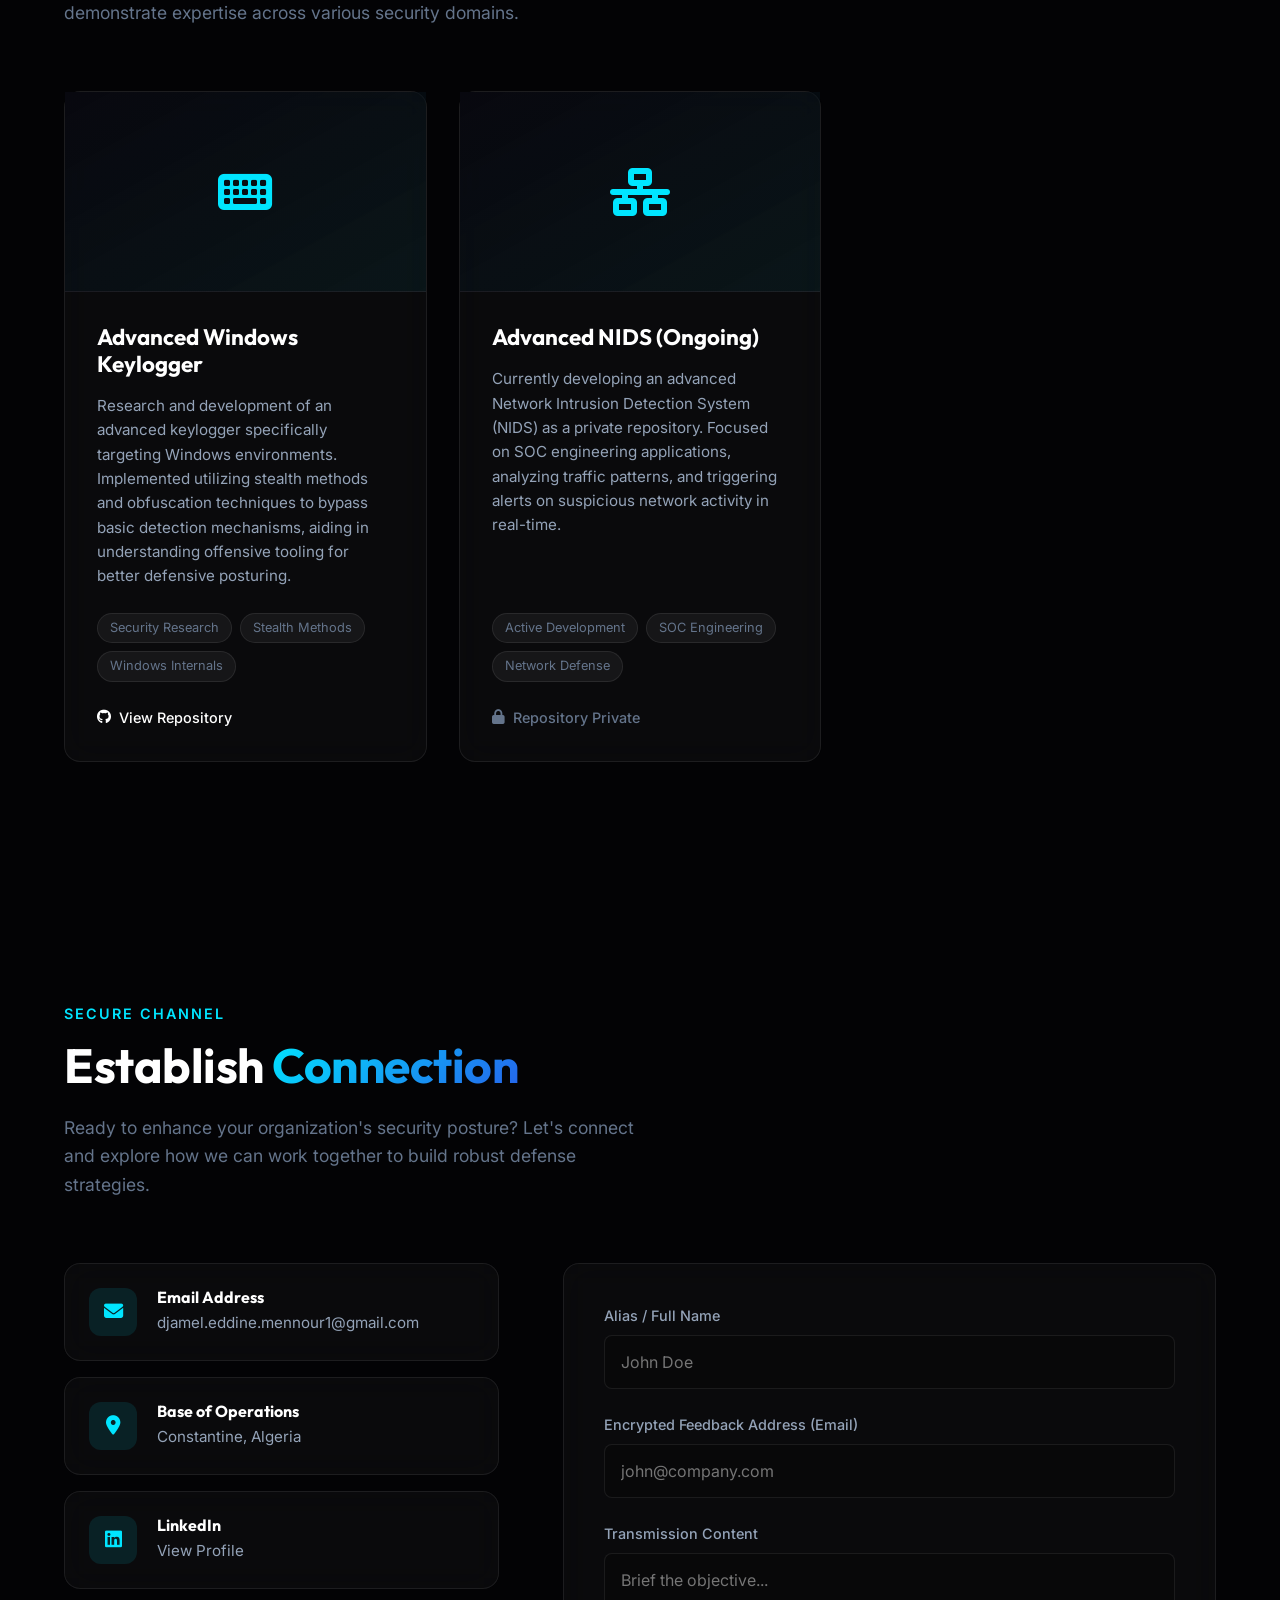
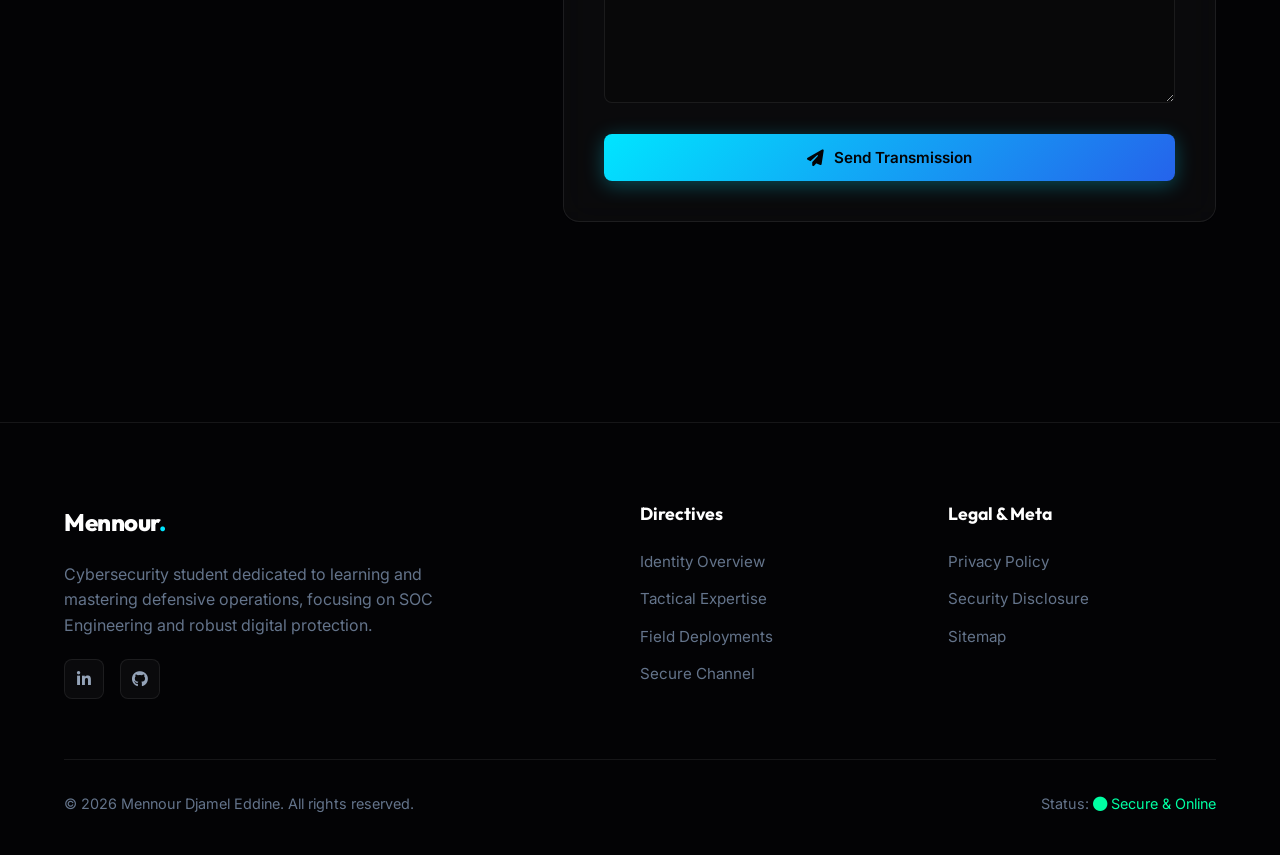
==== commit b917eb24: "feat: complete portfolio redesign with premium dark-cyber aesthetics and user content" ====
--- a/index.html
+++ b/index.html
@@ -1,987 +1,104 @@
 <!DOCTYPE html>
 <html lang="en">
+
 <head>
     <meta charset="UTF-8">
     <meta name="viewport" content="width=device-width, initial-scale=1.0">
     <title>Mennour Djamel Eddine - Cybersecurity Professional</title>
-    <link href="https://fonts.googleapis.com/css2?family=Inter:wght@300;400;500;600;700;800&display=swap" rel="stylesheet">
-    <link href="https://cdnjs.cloudflare.com/ajax/libs/font-awesome/6.0.0/css/all.min.css" rel="stylesheet">
-    <style>
-        :root {
-            --primary-blue: #0F172A;
-            --secondary-blue: #1E293B;
-            --accent-blue: #3B82F6;
-            --light-blue: #60A5FA;
-            --text-primary: #0F172A;
-            --text-secondary: #475569;
-            --text-light: #64748B;
-            --text-white: #FFFFFF;
-            --surface-white: #FFFFFF;
-            --surface-gray: #F8FAFC;
-            --surface-light: #F1F5F9;
-            --border-light: #E2E8F0;
-            --border-medium: #CBD5E1;
-            --success: #10B981;
-            --warning: #F59E0B;
-            --error: #EF4444;
-            --shadow-sm: 0 1px 2px 0 rgba(0, 0, 0, 0.05);
-            --shadow-md: 0 4px 6px -1px rgba(0, 0, 0, 0.1), 0 2px 4px -1px rgba(0, 0, 0, 0.06);
-            --shadow-lg: 0 10px 15px -3px rgba(0, 0, 0, 0.1), 0 4px 6px -2px rgba(0, 0, 0, 0.05);
-            --shadow-xl: 0 20px 25px -5px rgba(0, 0, 0, 0.1), 0 10px 10px -5px rgba(0, 0, 0, 0.04);
-            --radius-sm: 4px;
-            --radius-md: 8px;
-            --radius-lg: 12px;
-            --radius-xl: 16px;
-            --spacing-xs: 0.5rem;
-            --spacing-sm: 0.75rem;
-            --spacing-md: 1rem;
-            --spacing-lg: 1.5rem;
-            --spacing-xl: 2rem;
-            --spacing-2xl: 3rem;
-            --spacing-3xl: 4rem;
-        }
-
-        * {
-            margin: 0;
-            padding: 0;
-            box-sizing: border-box;
-        }
-
-        body {
-            font-family: 'Inter', -apple-system, BlinkMacSystemFont, 'Segoe UI', sans-serif;
-            line-height: 1.6;
-            color: var(--text-primary);
-            background: var(--surface-white);
-            font-size: 16px;
-            font-weight: 400;
-            -webkit-font-smoothing: antialiased;
-            -moz-osx-font-smoothing: grayscale;
-        }
-
-        html {
-            scroll-behavior: smooth;
-        }
-
-        /* Typography */
-        h1 { font-size: 3.5rem; font-weight: 800; line-height: 1.1; }
-        h2 { font-size: 2.5rem; font-weight: 700; line-height: 1.2; }
-        h3 { font-size: 1.875rem; font-weight: 600; line-height: 1.3; }
-        h4 { font-size: 1.5rem; font-weight: 600; line-height: 1.4; }
-        h5 { font-size: 1.25rem; font-weight: 500; line-height: 1.4; }
-        h6 { font-size: 1.125rem; font-weight: 500; line-height: 1.4; }
-
-        .text-lg { font-size: 1.125rem; }
-        .text-base { font-size: 1rem; }
-        .text-sm { font-size: 0.875rem; }
-        .text-xs { font-size: 0.75rem; }
-
-        /* Navigation */
-        .navbar {
-            position: fixed;
-            top: 0;
-            width: 100%;
-            background: rgba(255, 255, 255, 0.95);
-            backdrop-filter: blur(20px);
-            border-bottom: 1px solid var(--border-light);
-            z-index: 1000;
-            transition: all 0.3s cubic-bezier(0.4, 0, 0.2, 1);
-        }
-
-        .navbar.scrolled {
-            background: rgba(255, 255, 255, 0.98);
-            box-shadow: var(--shadow-sm);
-        }
-
-        .nav-container {
-            max-width: 1200px;
-            margin: 0 auto;
-            display: flex;
-            justify-content: space-between;
-            align-items: center;
-            padding: var(--spacing-lg) var(--spacing-xl);
-            height: 72px;
-        }
-
-        .logo {
-            font-size: 1.5rem;
-            font-weight: 700;
-            color: var(--primary-blue);
-            text-decoration: none;
-            letter-spacing: -0.025em;
-            transition: opacity 0.2s ease;
-        }
-
-        .logo:hover { opacity: 0.8; }
-
-        .nav-menu {
-            display: flex;
-            list-style: none;
-            gap: var(--spacing-xl);
-            align-items: center;
-        }
-
-        .nav-link {
-            color: var(--text-secondary);
-            text-decoration: none;
-            font-weight: 500;
-            font-size: 0.9rem;
-            padding: var(--spacing-sm) var(--spacing-md);
-            border-radius: var(--radius-md);
-            transition: all 0.2s ease;
-            position: relative;
-        }
-
-        .nav-link:hover,
-        .nav-link.active {
-            color: var(--accent-blue);
-            background: rgba(59, 130, 246, 0.05);
-        }
-
-        .hamburger {
-            display: none;
-            flex-direction: column;
-            cursor: pointer;
-            padding: var(--spacing-sm);
-            border-radius: var(--radius-sm);
-            transition: background 0.2s ease;
-        }
-
-        .hamburger:hover {
-            background: var(--surface-light);
-        }
-
-        .hamburger span {
-            width: 22px;
-            height: 2px;
-            background: var(--text-primary);
-            margin: 2px 0;
-            transition: 0.3s ease;
-            border-radius: 1px;
-        }
-
-        /* Hero Section */
-        .hero {
-            padding: 120px 0 80px;
-            background: linear-gradient(135deg, var(--primary-blue) 0%, var(--secondary-blue) 100%);
-            position: relative;
-            overflow: hidden;
-        }
-
-        .hero::before {
-            content: '';
-            position: absolute;
-            top: 0;
-            left: 0;
-            right: 0;
-            bottom: 0;
-            background-image: radial-gradient(circle at 2px 2px, rgba(255,255,255,0.05) 1px, transparent 0);
-            background-size: 40px 40px;
-            animation: grid-move 20s linear infinite;
-        }
-
-        @keyframes grid-move {
-            0% { transform: translate(0, 0); }
-            100% { transform: translate(40px, 40px); }
-        }
-
-        .hero-container {
-            max-width: 1200px;
-            margin: 0 auto;
-            padding: 0 var(--spacing-xl);
-            position: relative;
-            z-index: 2;
-        }
-
-        .hero-content {
-            max-width: 700px;
-            text-align: left;
-        }
-
-        .hero-badge {
-            display: inline-flex;
-            align-items: center;
-            background: rgba(255, 255, 255, 0.1);
-            border: 1px solid rgba(255, 255, 255, 0.2);
-            padding: var(--spacing-sm) var(--spacing-lg);
-            border-radius: 50px;
-            color: var(--text-white);
-            font-size: 0.875rem;
-            font-weight: 500;
-            margin-bottom: var(--spacing-xl);
-            backdrop-filter: blur(10px);
-        }
-
-        .hero-badge i {
-            margin-right: var(--spacing-sm);
-            color: var(--light-blue);
-        }
-
-        .hero h1 {
-            color: var(--text-white);
-            margin-bottom: var(--spacing-lg);
-            letter-spacing: -0.02em;
-        }
-
-        .hero-subtitle {
-            font-size: 1.25rem;
-            color: var(--light-blue);
-            margin-bottom: var(--spacing-xl);
-            font-weight: 500;
-        }
-
-        .hero-description {
-            font-size: 1.125rem;
-            color: rgba(255, 255, 255, 0.8);
-            margin-bottom: var(--spacing-3xl);
-            line-height: 1.7;
-            max-width: 600px;
-        }
-
-        .cta-buttons {
-            display: flex;
-            gap: var(--spacing-lg);
-            flex-wrap: wrap;
-        }
-
-        .btn {
-            display: inline-flex;
-            align-items: center;
-            padding: 14px 28px;
-            border-radius: var(--radius-lg);
-            text-decoration: none;
-            font-weight: 600;
-            font-size: 0.95rem;
-            transition: all 0.2s cubic-bezier(0.4, 0, 0.2, 1);
-            border: 2px solid transparent;
-        }
-
-        .btn-primary {
-            background: var(--accent-blue);
-            color: var(--text-white);
-            box-shadow: var(--shadow-md);
-        }
-
-        .btn-primary:hover {
-            background: #2563EB;
-            transform: translateY(-1px);
-            box-shadow: var(--shadow-lg);
-        }
-
-        .btn-secondary {
-            background: rgba(255, 255, 255, 0.1);
-            color: var(--text-white);
-            border-color: rgba(255, 255, 255, 0.3);
-            backdrop-filter: blur(10px);
-        }
-
-        .btn-secondary:hover {
-            background: rgba(255, 255, 255, 0.2);
-            border-color: rgba(255, 255, 255, 0.4);
-        }
-
-        .btn i { margin-right: var(--spacing-sm); }
-
-        /* Section Styles */
-        .section {
-            padding: var(--spacing-3xl) 0;
-        }
-
-        .section-alt {
-            background: var(--surface-gray);
-        }
-
-        .container {
-            max-width: 1200px;
-            margin: 0 auto;
-            padding: 0 var(--spacing-xl);
-        }
-
-        .section-header {
-            text-align: center;
-            margin-bottom: var(--spacing-3xl);
-        }
-
-        .section-subtitle {
-            color: var(--accent-blue);
-            font-weight: 600;
-            font-size: 0.95rem;
-            text-transform: uppercase;
-            letter-spacing: 0.05em;
-            margin-bottom: var(--spacing-md);
-        }
-
-        .section-title {
-            color: var(--text-primary);
-            margin-bottom: var(--spacing-lg);
-        }
-
-        .section-description {
-            font-size: 1.125rem;
-            color: var(--text-secondary);
-            max-width: 600px;
-            margin: 0 auto;
-            line-height: 1.6;
-        }
-
-        /* About Section */
-        .about-grid {
-            display: grid;
-            grid-template-columns: 300px 1fr;
-            gap: var(--spacing-3xl);
-            align-items: start;
-            margin-bottom: var(--spacing-3xl);
-        }
-
-        .about-image {
-            position: sticky;
-            top: 100px;
-        }
-
-        .profile-container {
-            position: relative;
-            width: 280px;
-            height: 280px;
-            margin: 0 auto;
-        }
-
-        .profile-img {
-            width: 100%;
-            height: 100%;
-            background: linear-gradient(135deg, var(--accent-blue), var(--light-blue));
-            border-radius: 20px;
-            display: flex;
-            align-items: center;
-            justify-content: center;
-            font-size: 4rem;
-            color: white;
-            box-shadow: var(--shadow-xl);
-            position: relative;
-            overflow: hidden;
-        }
-
-        .profile-img::before {
-            content: '';
-            position: absolute;
-            top: 0;
-            left: 0;
-            right: 0;
-            bottom: 0;
-            background: linear-gradient(45deg, transparent 30%, rgba(255,255,255,0.1) 50%, transparent 70%);
-            transform: translateX(-100%);
-            animation: shine 3s infinite;
-        }
-
-        @keyframes shine {
-            0% { transform: translateX(-100%); }
-            100% { transform: translateX(100%); }
-        }
-
-        .about-content h3 {
-            color: var(--text-primary);
-            margin-bottom: var(--spacing-lg);
-        }
-
-        .about-content p {
-            color: var(--text-secondary);
-            margin-bottom: var(--spacing-lg);
-            line-height: 1.7;
-        }
-
-        .stats-grid {
-            display: grid;
-            grid-template-columns: repeat(auto-fit, minmax(200px, 1fr));
-            gap: var(--spacing-xl);
-            margin-top: var(--spacing-3xl);
-        }
-
-        .stat-card {
-            background: var(--surface-white);
-            padding: var(--spacing-xl);
-            border-radius: var(--radius-xl);
-            text-align: center;
-            box-shadow: var(--shadow-md);
-            border: 1px solid var(--border-light);
-            transition: transform 0.2s ease;
-        }
-
-        .stat-card:hover {
-            transform: translateY(-2px);
-            box-shadow: var(--shadow-lg);
-        }
-
-        .stat-number {
-            font-size: 2.5rem;
-            font-weight: 800;
-            color: var(--accent-blue);
-            display: block;
-            margin-bottom: var(--spacing-sm);
-        }
-
-        .stat-label {
-            color: var(--text-secondary);
-            font-weight: 500;
-        }
-
-        /* Certifications */
-        .certs-grid {
-            display: grid;
-            grid-template-columns: repeat(auto-fit, minmax(260px, 1fr));
-            gap: var(--spacing-lg);
-        }
-
-        .cert-card {
-            background: var(--surface-white);
-            padding: var(--spacing-xl);
-            border-radius: var(--radius-lg);
-            text-align: center;
-            box-shadow: var(--shadow-sm);
-            border: 1px solid var(--border-light);
-            transition: all 0.2s ease;
-        }
-
-        .cert-card:hover {
-            transform: translateY(-2px);
-            box-shadow: var(--shadow-md);
-            border-color: var(--accent-blue);
-        }
-
-        .cert-icon {
-            width: 60px;
-            height: 60px;
-            background: linear-gradient(135deg, var(--accent-blue), var(--light-blue));
-            border-radius: var(--radius-lg);
-            display: flex;
-            align-items: center;
-            justify-content: center;
-            margin: 0 auto var(--spacing-lg);
-            font-size: 1.5rem;
-            color: white;
-        }
-
-        .cert-name {
-            font-weight: 600;
-            color: var(--text-primary);
-            margin-bottom: var(--spacing-sm);
-        }
-
-        .cert-org {
-            color: var(--text-light);
-            font-size: 0.875rem;
-        }
-
-        /* Skills Section */
-        .skills-grid {
-            display: grid;
-            grid-template-columns: repeat(auto-fit, minmax(350px, 1fr));
-            gap: var(--spacing-xl);
-        }
-
-        .skill-category {
-            background: var(--surface-white);
-            padding: var(--spacing-2xl);
-            border-radius: var(--radius-xl);
-            box-shadow: var(--shadow-sm);
-            border: 1px solid var(--border-light);
-            transition: all 0.3s ease;
-        }
-
-        .skill-category:hover {
-            transform: translateY(-4px);
-            box-shadow: var(--shadow-lg);
-        }
-
-        .skill-header {
-            display: flex;
-            align-items: center;
-            margin-bottom: var(--spacing-xl);
-        }
-
-        .skill-icon {
-            width: 50px;
-            height: 50px;
-            background: linear-gradient(135deg, var(--accent-blue), var(--light-blue));
-            border-radius: var(--radius-lg);
-            display: flex;
-            align-items: center;
-            justify-content: center;
-            margin-right: var(--spacing-lg);
-            font-size: 1.25rem;
-            color: white;
-        }
-
-        .skill-category h3 {
-            color: var(--text-primary);
-            margin: 0;
-        }
-
-        .skill-list {
-            list-style: none;
-        }
-
-        .skill-list li {
-            padding: var(--spacing-sm) 0;
-            color: var(--text-secondary);
-            position: relative;
-            padding-left: var(--spacing-lg);
-            border-bottom: 1px solid var(--border-light);
-            transition: color 0.2s ease;
-        }
-
-        .skill-list li:last-child {
-            border-bottom: none;
-        }
-
-        .skill-list li:hover {
-            color: var(--accent-blue);
-        }
-
-        .skill-list li::before {
-            content: '';
-            position: absolute;
-            left: 0;
-            top: 50%;
-            transform: translateY(-50%);
-            width: 6px;
-            height: 6px;
-            background: var(--accent-blue);
-            border-radius: 50%;
-        }
-
-        /* Projects Section */
-        .projects-grid {
-            display: grid;
-            grid-template-columns: repeat(auto-fit, minmax(380px, 1fr));
-            gap: var(--spacing-xl);
-        }
-
-        .project-card {
-            background: var(--surface-white);
-            border-radius: var(--radius-xl);
-            overflow: hidden;
-            box-shadow: var(--shadow-sm);
-            border: 1px solid var(--border-light);
-            transition: all 0.3s ease;
-        }
-
-        .project-card:hover {
-            transform: translateY(-4px);
-            box-shadow: var(--shadow-xl);
-        }
-
-        .project-header {
-            height: 200px;
-            background: linear-gradient(135deg, var(--accent-blue), var(--light-blue));
-            display: flex;
-            align-items: center;
-            justify-content: center;
-            color: white;
-            font-size: 3rem;
-            position: relative;
-            overflow: hidden;
-        }
-
-        .project-header::before {
-            content: '';
-            position: absolute;
-            top: 0;
-            left: 0;
-            right: 0;
-            bottom: 0;
-            background: radial-gradient(circle at center, transparent 40%, rgba(0,0,0,0.1));
-        }
-
-        .project-content {
-            padding: var(--spacing-2xl);
-        }
-
-        .project-title {
-            color: var(--text-primary);
-            margin-bottom: var(--spacing-lg);
-        }
-
-        .project-description {
-            color: var(--text-secondary);
-            margin-bottom: var(--spacing-xl);
-            line-height: 1.6;
-        }
-
-        .project-tags {
-            display: flex;
-            flex-wrap: wrap;
-            gap: var(--spacing-sm);
-            margin-bottom: var(--spacing-xl);
-        }
-
-        .tag {
-            background: var(--surface-light);
-            color: var(--text-primary);
-            padding: var(--spacing-xs) var(--spacing-md);
-            border-radius: 20px;
-            font-size: 0.8rem;
-            font-weight: 500;
-            border: 1px solid var(--border-light);
-        }
-
-        .project-links {
-            display: flex;
-            gap: var(--spacing-lg);
-        }
-
-        .project-link {
-            color: var(--accent-blue);
-            text-decoration: none;
-            font-weight: 500;
-            font-size: 0.9rem;
-            display: flex;
-            align-items: center;
-            transition: opacity 0.2s ease;
-        }
-
-        .project-link:hover { opacity: 0.7; }
-        .project-link i { margin-right: var(--spacing-xs); }
-
-        /* Contact Section */
-        .contact {
-            background: var(--primary-blue);
-            color: var(--text-white);
-        }
-
-        .contact .section-subtitle { color: var(--light-blue); }
-        .contact .section-title { color: var(--text-white); }
-        .contact .section-description { color: rgba(255, 255, 255, 0.8); }
-
-        .contact-grid {
-            display: grid;
-            grid-template-columns: 1fr 1fr;
-            gap: var(--spacing-3xl);
-            align-items: start;
-        }
-
-        .contact-info h3 {
-            color: var(--text-white);
-            margin-bottom: var(--spacing-xl);
-        }
-
-        .contact-item {
-            display: flex;
-            align-items: center;
-            margin-bottom: var(--spacing-lg);
-            padding: var(--spacing-lg);
-            background: rgba(255, 255, 255, 0.05);
-            border-radius: var(--radius-lg);
-            border: 1px solid rgba(255, 255, 255, 0.1);
-            transition: background 0.2s ease;
-        }
-
-        .contact-item:hover {
-            background: rgba(255, 255, 255, 0.1);
-        }
-
-        .contact-item i {
-            width: 20px;
-            color: var(--light-blue);
-            margin-right: var(--spacing-lg);
-        }
-
-        .contact-form {
-            background: rgba(255, 255, 255, 0.05);
-            padding: var(--spacing-2xl);
-            border-radius: var(--radius-xl);
-            border: 1px solid rgba(255, 255, 255, 0.1);
-            backdrop-filter: blur(20px);
-        }
-
-        .form-group {
-            margin-bottom: var(--spacing-lg);
-        }
-
-        .form-group label {
-            display: block;
-            color: var(--light-blue);
-            font-weight: 500;
-            margin-bottom: var(--spacing-sm);
-        }
-
-        .form-group input,
-        .form-group textarea {
-            width: 100%;
-            padding: var(--spacing-lg);
-            border: 1px solid rgba(255, 255, 255, 0.2);
-            border-radius: var(--radius-lg);
-            background: rgba(255, 255, 255, 0.05);
-            color: var(--text-white);
-            backdrop-filter: blur(10px);
-            transition: border-color 0.2s ease;
-        }
-
-        .form-group input:focus,
-        .form-group textarea:focus {
-            outline: none;
-            border-color: var(--light-blue);
-        }
-
-        .form-group input::placeholder,
-        .form-group textarea::placeholder {
-            color: rgba(255, 255, 255, 0.5);
-        }
-
-        .form-group textarea {
-            resize: vertical;
-            min-height: 120px;
-        }
-
-        .submit-btn {
-            background: var(--accent-blue);
-            color: var(--text-white);
-            padding: var(--spacing-lg) var(--spacing-2xl);
-            border: none;
-            border-radius: var(--radius-lg);
-            font-weight: 600;
-            cursor: pointer;
-            transition: all 0.2s ease;
-            width: 100%;
-        }
-
-        .submit-btn:hover {
-            background: #2563EB;
-            transform: translateY(-1px);
-        }
-
-        /* Footer */
-        .footer {
-            background: var(--secondary-blue);
-            color: var(--text-white);
-            padding: var(--spacing-3xl) 0 var(--spacing-xl);
-        }
-
-        .footer-content {
-            display: grid;
-            grid-template-columns: 2fr 1fr 1fr;
-            gap: var(--spacing-3xl);
-            margin-bottom: var(--spacing-2xl);
-        }
-
-        .footer-brand h3 {
-            color: var(--text-white);
-            margin-bottom: var(--spacing-lg);
-        }
-
-        .footer-brand p {
-            color: rgba(255, 255, 255, 0.7);
-            line-height: 1.6;
-        }
-
-        .footer-links h4 {
-            color: var(--text-white);
-            margin-bottom: var(--spacing-lg);
-            font-size: 1rem;
-        }
-
-        .footer-links ul {
-            list-style: none;
-        }
-
-        .footer-links ul li {
-            margin-bottom: var(--spacing-sm);
-        }
-
-        .footer-links ul li a {
-            color: rgba(255, 255, 255, 0.7);
-            text-decoration: none;
-            transition: color 0.2s ease;
-        }
-
-        .footer-links ul li a:hover {
-            color: var(--light-blue);
-        }
-
-        .social-links {
-            display: flex;
-            gap: var(--spacing-lg);
-        }
-
-        .social-link {
-            width: 40px;
-            height: 40px;
-            background: rgba(255, 255, 255, 0.1);
-            border-radius: var(--radius-lg);
-            display: flex;
-            align-items: center;
-            justify-content: center;
-            color: var(--text-white);
-            transition: all 0.2s ease;
-            border: 1px solid rgba(255, 255, 255, 0.2);
-        }
-
-        .social-link:hover {
-            background: var(--accent-blue);
-            transform: translateY(-2px);
-        }
-
-        .footer-bottom {
-            text-align: center;
-            padding-top: var(--spacing-xl);
-            border-top: 1px solid rgba(255, 255, 255, 0.1);
-            color: rgba(255, 255, 255, 0.6);
-        }
-
-        /* Animations */
-        .fade-in {
-            opacity: 0;
-            transform: translateY(20px);
-            transition: all 0.6s cubic-bezier(0.4, 0, 0.2, 1);
-        }
-
-        .fade-in.visible {
-            opacity: 1;
-            transform: translateY(0);
-        }
-
-        /* Responsive Design */
-        @media (max-width: 1024px) {
-            .about-grid {
-                grid-template-columns: 1fr;
-                gap: var(--spacing-2xl);
-                text-align: center;
-            }
-
-            .about-image {
-                position: static;
-            }
-
-            .contact-grid {
-                grid-template-columns: 1fr;
-                gap: var(--spacing-2xl);
-            }
-
-            .footer-content {
-                grid-template-columns: 1fr;
-                gap: var(--spacing-2xl);
-                text-align: center;
-            }
-        }
-
-        @media (max-width: 768px) {
-            .nav-menu {
-                position: fixed;
-                left: -100%;
-                top: 72px;
-                flex-direction: column;
-                background: var(--surface-white);
-                width: 100%;
-                padding: var(--spacing-xl) 0;
-                box-shadow: var(--shadow-lg);
-                transition: left 0.3s ease;
-            }
-
-            .nav-menu.active {
-                left: 0;
-            }
-
-            .hamburger {
-                display: flex;
-            }
-
-            .hero {
-                padding: 100px 0 60px;
-                text-align: center;
-            }
-
-            .hero h1 { font-size: 2.5rem; }
-
-            .cta-buttons {
-                justify-content: center;
-            }
-
-            .section {
-                padding: var(--spacing-2xl) 0;
-            }
-
-            .container {
-                padding: 0 var(--spacing-lg);
-            }
-
-            .projects-grid,
-            .skills-grid {
-                grid-template-columns: 1fr;
-            }
-        }
-
-        @media (max-width: 480px) {
-            .nav-container {
-                padding: var(--spacing-lg);
-            }
-
-            .hero h1 { font-size: 2rem; }
-            .section-title { font-size: 2rem; }
-
-            .cta-buttons {
-                flex-direction: column;
-                align-items: center;
-            }
-
-            .profile-container {
-                width: 220px;
-                height: 220px;
-            }
-
-            .profile-img {
-                font-size: 3rem;
-            }
-
-            .stats-grid {
-                grid-template-columns: 1fr;
-            }
-
-            .contact-form {
-                padding: var(--spacing-lg);
-            }
-        }
-    </style>
+    <meta name="google-site-verification" content="4i2OyrRCdvpJHXFJO7lVGvc19tIjp6UtauxPo8cymik" />
+
+    <!-- SEO -->
+    <meta name="description"
+        content="Mennour Djamel Eddine — 3rd-year cybersecurity student from Constantine, Algeria. Focusing on SOC Engineering.">
+    <meta name="keywords" content="Mennour Djamel Eddine, cybersecurity student, SOC Engineering, Algeria">
+    <meta name="robots" content="index, follow">
+    <link rel="canonical" href="https://mennour-djamel-eddine.github.io/">
+
+    <!-- Open Graph -->
+    <meta property="og:type" content="website">
+    <meta property="og:title" content="Mennour Djamel Eddine — Cybersecurity Student">
+    <meta property="og:description" content="Projects and learning journey in cybersecurity and SOC Engineering.">
+    <meta property="og:url" content="https://mennour-djamel-eddine.github.io/">
+
+    <!-- Twitter -->
+    <meta name="twitter:card" content="summary_large_image">
+    <meta name="twitter:title" content="Mennour Djamel Eddine — Cybersecurity Student">
+    <meta name="twitter:description" content="Cybersecurity projects and SOC Engineering focus.">
+
+    <!-- Structured data -->
+    <script type="application/ld+json">
+    {
+      "@context": "https://schema.org",
+      "@type": "Person",
+      "name": "Mennour Djamel Eddine",
+      "jobTitle": "Cybersecurity Student",
+      "address": {
+        "@type": "PostalAddress",
+        "addressLocality": "Constantine",
+        "addressCountry": "Algeria"
+      },
+      "url": "https://mennour-djamel-eddine.github.io/",
+      "sameAs": [
+        "https://github.com/mennour-djamel-eddine",
+        "https://www.linkedin.com/in/djamel-eddine-mennour-9571222a3/",
+        "https://x.com/djamel_menn"
+      ]
+    }
+    </script>
+
+    <link href="https://cdnjs.cloudflare.com/ajax/libs/font-awesome/6.4.0/css/all.min.css" rel="stylesheet">
+    <link rel="stylesheet" href="style.css">
 </head>
+
 <body>
+    <!-- Background Effects -->
+    <div class="bg-glow">
+        <div class="glow-orb glow-orb-1"></div>
+        <div class="glow-orb glow-orb-2"></div>
+        <div class="glow-orb glow-orb-3"></div>
+    </div>
+
     <!-- Navigation -->
-    <nav class="navbar" id="navbar">
-        <div class="nav-container">
-            <a href="#home" class="logo">Mennour Djamel Eddine</a>
-            <ul class="nav-menu" id="nav-menu">
+    <nav class="navbar">
+        <div class="container nav-container">
+            <a href="#home" class="logo">Mennour<span>.</span></a>
+
+            <button class="mobile-toggle" aria-label="Toggle Navigation">
+                <i class="fas fa-bars"></i>
+            </button>
+
+            <ul class="nav-menu">
                 <li><a href="#home" class="nav-link active">Home</a></li>
                 <li><a href="#about" class="nav-link">About</a></li>
-                <li><a href="#skills" class="nav-link">Skills</a></li>
-                <li><a href="#projects" class="nav-link">Projects</a></li>
-                <li><a href="#contact" class="nav-link">Contact</a></li>
+                <li><a href="#skills" class="nav-link">Expertise</a></li>
+                <li><a href="#projects" class="nav-link">Operations</a></li>
+                <li><a href="#contact" class="nav-link">Communicate</a></li>
             </ul>
-            <div class="hamburger" id="hamburger">
-                <span></span>
-                <span></span>
-                <span></span>
-            </div>
         </div>
     </nav>
 
     <!-- Hero Section -->
     <section id="home" class="hero">
-        <div class="hero-container">
-            <div class="hero-content">
+        <div class="container">
+            <div class="hero-content reveal">
                 <div class="hero-badge">
-                    <i class="fas fa-shield-alt"></i>
-                    Cybersecurity Professional
-                </div>
-                <h1>Securing Digital Futures with Expert Precision</h1>
+                    <i class="fas fa-user-graduate"></i>
+                    <span>Cybersecurity Student & Aspiring SOC Engineer</span>
+                </div>
+                <h1>Securing Digital Futures with <br> <span class="gradient-text-accent">Continuous Learning</span>
+                </h1>
                 <p class="hero-subtitle">Mennour Djamel Eddine</p>
                 <p class="hero-description">
-                    Specialized cybersecurity professional with expertise in threat detection, vulnerability assessment, 
-                    and security architecture. Dedicated to protecting organizations through innovative security solutions 
-                    and proactive defense strategies in today's evolving digital landscape.
+                    3rd-year cybersecurity student dedicated to mastering defensive security.
+                    Currently focusing on Security Operations Center (SOC) Engineering, building
+                    practical tools, and analyzing network threats.
                 </p>
-                <div class="cta-buttons">
-                    <a href="#contact" class="btn btn-primary">
-                        <i class="fas fa-envelope"></i>
-                        Get In Touch
+                <div class="hero-cta">
+                    <a href="#projects" class="btn btn-primary">
+                        <i class="fas fa-terminal"></i> View Operations
                     </a>
-                    <a href="#projects" class="btn btn-secondary">
-                        <i class="fas fa-eye"></i>
-                        View Projects
+                    <a href="#contact" class="btn btn-outline">
+                        <i class="fas fa-satellite-dish"></i> Initiate Contact
                     </a>
                 </div>
             </div>
@@ -991,213 +108,114 @@
     <!-- About Section -->
     <section id="about" class="section">
         <div class="container">
-            <div class="section-header fade-in">
-                <div class="section-subtitle">About Me</div>
-                <h2 class="section-title">Cybersecurity Expert & Digital Guardian</h2>
-                <p class="section-description">
-                    Experienced cybersecurity professional dedicated to protecting organizations from evolving digital threats 
-                    through comprehensive security strategies and innovative solutions.
-                </p>
-            </div>
-
-            <div class="about-grid fade-in">
-                <div class="about-image">
-                    <div class="profile-container">
-                        <div class="profile-img">
-                            <i class="fas fa-shield-alt"></i>
-                        </div>
-                    </div>
-                </div>
-                <div class="about-content">
-                    <h3>Professional Overview</h3>
+            <div class="section-header reveal">
+                <span class="section-label">Identity Verify</span>
+                <h2 class="section-title">Cybersecurity Expert & <br><span class="gradient-text">Digital Guardian</span>
+                </h2>
+            </div>
+
+            <div class="about-grid">
+                <div class="about-image-wrapper reveal">
+                    <div class="about-image">
+                        <i class="fas fa-fingerprint"></i>
+                    </div>
+                </div>
+
+                <div class="about-content reveal" style="transition-delay: 0.2s;">
+                    <h3>Academic Overview</h3>
                     <p>
-                        With extensive experience in cybersecurity, I specialize in protecting organizations from evolving digital threats. 
-                        My expertise spans network security, incident response, vulnerability management, and security architecture design, 
-                        ensuring comprehensive protection across all digital touchpoints.
+                        I am a 3rd-year university student deeply passionate about cybersecurity, specifically the
+                        defensive
+                        side of operations. My primary focus is on becoming a Security Operations Center (SOC) Engineer,
+                        where
+                        I can actively monitor, analyze, and respond to security incidents.
                     </p>
                     <p>
-                        I'm passionate about staying ahead of emerging threats and implementing robust security measures that balance 
-                        protection with operational efficiency. My approach combines deep technical expertise with strategic thinking 
-                        to deliver security solutions that scale with business growth.
+                        Through my academic journey and personal projects, I am building a strong foundation in
+                        programming,
+                        system architecture, and network security. I believe in hands-on learning—understanding how
+                        attacks
+                        work to better defend against them.
                     </p>
                     <p>
-                        Currently focused on advanced threat hunting, security automation, and building resilient security frameworks 
-                        for modern cloud-first environments. I believe in proactive security that anticipates and mitigates risks 
-                        before they impact business operations.
+                        Currently, I am expanding my skills in threat detection and building practical security tools,
+                        like advanced keyloggers for research and Network Intrusion Detection Systems (NIDS).
                     </p>
-                </div>
-            </div>
-            
-            <div class="stats-grid fade-in">
-                <div class="stat-card">
-                    <span class="stat-number">5+</span>
-                    <div class="stat-label">Years Experience</div>
-                </div>
-                <div class="stat-card">
-                    <span class="stat-number">50+</span>
-                    <div class="stat-label">Security Projects</div>
-                </div>
-                <div class="stat-card">
-                    <span class="stat-number">100%</span>
-                    <div class="stat-label">Client Satisfaction</div>
-                </div>
-                <div class="stat-card">
-                    <span class="stat-number">24/7</span>
-                    <div class="stat-label">Threat Monitoring</div>
-                </div>
-            </div>
-
-            <!-- Certifications -->
-            <div class="section-header fade-in" style="margin-top: 4rem;">
-                <div class="section-subtitle">Professional Certifications</div>
-                <h3 class="section-title">Industry Recognition</h3>
-            </div>
-            
-            <div class="certs-grid fade-in">
-                <div class="cert-card">
-                    <div class="cert-icon">
-                        <i class="fas fa-shield-alt"></i>
-                    </div>
-                    <div class="cert-name">CISSP</div>
-                    <div class="cert-org">ISCÂ² Certified Information Systems Security Professional</div>
-                </div>
-                <div class="cert-card">
-                    <div class="cert-icon">
-                        <i class="fas fa-user-secret"></i>
-                    </div>
-                    <div class="cert-name">CEH</div>
-                    <div class="cert-org">EC-Council Certified Ethical Hacker</div>
-                </div>
-                <div class="cert-card">
-                    <div class="cert-icon">
-                        <i class="fas fa-certificate"></i>
-                    </div>
-                    <div class="cert-name">Security+</div>
-                    <div class="cert-org">CompTIA Security+ Certified</div>
-                </div>
-                <div class="cert-card">
-                    <div class="cert-icon">
-                        <i class="fab fa-aws"></i>
-                    </div>
-                    <div class="cert-name">AWS Security</div>
-                    <div class="cert-org">AWS Certified Security Specialty</div>
+
+                    <div class="stats-grid">
+                        <div class="stat-item glass-card">
+                            <div class="stat-value stat-number" data-target="3rd">0</div>
+                            <div class="stat-label">Year Student</div>
+                        </div>
+                        <div class="stat-item glass-card">
+                            <div class="stat-value stat-number" data-target="3">0</div>
+                            <div class="stat-label">Programming Languages</div>
+                        </div>
+                        <div class="stat-item glass-card">
+                            <div class="stat-value stat-number" data-target="100%">0</div>
+                            <div class="stat-label">Dedication</div>
+                        </div>
+                        <div class="stat-item glass-card">
+                            <div class="stat-value stat-number" data-target="24/7">0</div>
+                            <div class="stat-label">Learning Focus</div>
+                        </div>
+                    </div>
                 </div>
             </div>
         </div>
     </section>
 
     <!-- Skills Section -->
-    <section id="skills" class="section section-alt">
-        <div class="container">
-            <div class="section-header fade-in">
-                <div class="section-subtitle">Core Competencies</div>
-                <h2 class="section-title">Skills & Expertise</h2>
-                <p class="section-description">
-                    Comprehensive cybersecurity expertise across multiple domains, from technical implementation 
+    <section id="skills" class="section">
+        <div class="container">
+            <div class="section-header reveal">
+                <span class="section-label">Core Capabilities</span>
+                <h2 class="section-title">Tactical <span class="gradient-text-accent">Expertise</span></h2>
+                <p class="section-desc">
+                    Comprehensive cybersecurity expertise across multiple domains, from technical implementation
                     to strategic security leadership.
                 </p>
             </div>
-            
+
             <div class="skills-grid">
-                <div class="skill-category fade-in">
-                    <div class="skill-header">
-                        <div class="skill-icon">
-                            <i class="fas fa-shield-alt"></i>
-                        </div>
-                        <h3>Security Operations</h3>
-                    </div>
+                <!-- Skill 1 -->
+                <div class="skill-card glass-card reveal">
+                    <div class="skill-icon">
+                        <i class="fas fa-shield-alt"></i>
+                    </div>
+                    <h3>Security Focus</h3>
                     <ul class="skill-list">
-                        <li>SIEM Implementation & Management</li>
-                        <li>Security Incident Response & Forensics</li>
-                        <li>Advanced Threat Hunting & Analysis</li>
-                        <li>24/7 Security Monitoring & Alerting</li>
-                        <li>Vulnerability Management & Remediation</li>
-                        <li>Security Operations Center (SOC) Leadership</li>
+                        <li><i class="fas fa-check"></i> SOC Engineering Foundations</li>
+                        <li><i class="fas fa-check"></i> Network Intrusion Detection</li>
+                        <li><i class="fas fa-check"></i> Defensive Security Principles</li>
+                        <li><i class="fas fa-check"></i> Malware Behavior Research</li>
                     </ul>
                 </div>
-                
-                <div class="skill-category fade-in">
-                    <div class="skill-header">
-                        <div class="skill-icon">
-                            <i class="fas fa-search"></i>
-                        </div>
-                        <h3>Penetration Testing</h3>
-                    </div>
+
+                <!-- Skill 2 -->
+                <div class="skill-card glass-card reveal" style="transition-delay: 0.1s;">
+                    <div class="skill-icon">
+                        <i class="fas fa-code"></i>
+                    </div>
+                    <h3>Programming</h3>
                     <ul class="skill-list">
-                        <li>Web Application Security Assessment</li>
-                        <li>Network Penetration Testing</li>
-                        <li>Social Engineering Assessment</li>
-                        <li>Mobile Application Security Testing</li>
-                        <li>Red Team Operations & Adversary Simulation</li>
-                        <li>Compliance & Regulatory Testing</li>
+                        <li><i class="fas fa-check"></i> C Programming</li>
+                        <li><i class="fas fa-check"></i> Python Development</li>
+                        <li><i class="fas fa-check"></i> Java Software Engineering</li>
+                        <li><i class="fas fa-check"></i> Scripting for Automation</li>
                     </ul>
                 </div>
-                
-                <div class="skill-category fade-in">
-                    <div class="skill-header">
-                        <div class="skill-icon">
-                            <i class="fas fa-cloud"></i>
-                        </div>
-                        <h3>Cloud Security</h3>
-                    </div>
+
+                <!-- Skill 3 -->
+                <div class="skill-card glass-card reveal" style="transition-delay: 0.2s;">
+                    <div class="skill-icon">
+                        <i class="fas fa-laptop-code"></i>
+                    </div>
+                    <h3>Tools & Technologies</h3>
                     <ul class="skill-list">
-                        <li>AWS/Azure/GCP Security Architecture</li>
-                        <li>Container Security (Docker/Kubernetes)</li>
-                        <li>Cloud Compliance & Governance</li>
-                        <li>Identity & Access Management (IAM)</li>
-                        <li>DevSecOps Implementation</li>
-                        <li>Serverless Security</li>
-                    </ul>
-                </div>
-                
-                <div class="skill-category fade-in">
-                    <div class="skill-header">
-                        <div class="skill-icon">
-                            <i class="fas fa-tools"></i>
-                        </div>
-                        <h3>Security Tools & Technologies</h3>
-                    </div>
-                    <ul class="skill-list">
-                        <li>Splunk, ELK Stack, QRadar, Sentinel</li>
-                        <li>Nessus, OpenVAS, Qualys, Rapid7</li>
-                        <li>Burp Suite, OWASP ZAP, Nikto</li>
-                        <li>Metasploit, Nmap, Wireshark, Aircrack</li>
-                        <li>Python, PowerShell, Bash Scripting</li>
-                        <li>Terraform, Ansible, Docker</li>
-                    </ul>
-                </div>
-                
-                <div class="skill-category fade-in">
-                    <div class="skill-header">
-                        <div class="skill-icon">
-                            <i class="fas fa-chart-line"></i>
-                        </div>
-                        <h3>Risk Management</h3>
-                    </div>
-                    <ul class="skill-list">
-                        <li>Risk Assessment & Quantitative Analysis</li>
-                        <li>Compliance Management (ISO 27001, SOC 2, NIST)</li>
-                        <li>Security Policy & Procedure Development</li>
-                        <li>Business Continuity & Disaster Recovery</li>
-                        <li>Security Awareness Training Programs</li>
-                        <li>Third-Party Risk Assessment</li>
-                    </ul>
-                </div>
-                
-                <div class="skill-category fade-in">
-                    <div class="skill-header">
-                        <div class="skill-icon">
-                            <i class="fas fa-building"></i>
-                        </div>
-                        <h3>Security Architecture</h3>
-                    </div>
-                    <ul class="skill-list">
-                        <li>Zero Trust Architecture Design</li>
-                        <li>Network Segmentation & Micro-segmentation</li>
-                        <li>Secure SDLC Implementation</li>
-                        <li>Cryptography & Public Key Infrastructure</li>
-                        <li>Security Standards Implementation</li>
-                        <li>Enterprise Security Framework Design</li>
+                        <li><i class="fas fa-check"></i> Git & Version Control</li>
+                        <li><i class="fas fa-check"></i> System Architecture Concepts</li>
+                        <li><i class="fas fa-check"></i> Defensive Tool Development</li>
                     </ul>
                 </div>
             </div>
@@ -1207,198 +225,62 @@
     <!-- Projects Section -->
     <section id="projects" class="section">
         <div class="container">
-            <div class="section-header fade-in">
-                <div class="section-subtitle">Portfolio</div>
-                <h2 class="section-title">Featured Security Projects</h2>
-                <p class="section-description">
-                    Showcasing innovative cybersecurity solutions and implementations that demonstrate 
+            <div class="section-header reveal">
+                <span class="section-label">Field Operations</span>
+                <h2 class="section-title">Classified <span class="gradient-text">Deployments</span></h2>
+                <p class="section-desc">
+                    Showcasing innovative cybersecurity solutions and implementations that demonstrate
                     expertise across various security domains.
                 </p>
             </div>
-            
+
             <div class="projects-grid">
-                <div class="project-card fade-in">
-                    <div class="project-header">
-                        <i class="fas fa-search"></i>
+                <!-- Project 1 -->
+                <div class="project-card glass-card reveal">
+                    <div class="project-visual">
+                        <i class="fas fa-keyboard"></i>
                     </div>
                     <div class="project-content">
-                        <h3 class="project-title">Advanced Threat Hunting Platform</h3>
-                        <p class="project-description">
-                            Developed a comprehensive threat hunting platform leveraging machine learning algorithms to detect 
-                            advanced persistent threats (APTs) and zero-day exploits in real-time across enterprise networks. 
-                            Reduced false positives by 75% and improved threat detection speed by 300%.
+                        <h3 class="project-title">Advanced Windows Keylogger</h3>
+                        <p class="project-desc">
+                            Research and development of an advanced keylogger specifically targeting Windows
+                            environments.
+                            Implemented utilizing stealth methods and obfuscation techniques to bypass basic detection
+                            mechanisms,
+                            aiding in understanding offensive tooling for better defensive posturing.
                         </p>
                         <div class="project-tags">
-                            <span class="tag">Python</span>
-                            <span class="tag">Machine Learning</span>
-                            <span class="tag">SIEM Integration</span>
-                            <span class="tag">Threat Intelligence</span>
-                            <span class="tag">Real-time Analytics</span>
+                            <span class="tag">Security Research</span>
+                            <span class="tag">Stealth Methods</span>
+                            <span class="tag">Windows Internals</span>
                         </div>
                         <div class="project-links">
-                            <a href="#" class="project-link">
-                                <i class="fas fa-external-link-alt"></i>
-                                Case Study
-                            </a>
-                            <a href="#" class="project-link">
-                                <i class="fab fa-github"></i>
-                                Source Code
-                            </a>
-                        </div>
-                    </div>
-                </div>
-                
-                <div class="project-card fade-in">
-                    <div class="project-header">
-                        <i class="fas fa-cloud-upload-alt"></i>
+                            <a href="https://github.com/Mennour-Djamel-Eddine/Windows-Key-Logger" target="_blank"
+                                class="project-link"><i class="fab fa-github"></i> View Repository</a>
+                        </div>
+                    </div>
+                </div>
+
+                <!-- Project 2 -->
+                <div class="project-card glass-card reveal" style="transition-delay: 0.1s;">
+                    <div class="project-visual">
+                        <i class="fas fa-network-wired"></i>
                     </div>
                     <div class="project-content">
-                        <h3 class="project-title">Cloud Security Assessment Tool</h3>
-                        <p class="project-description">
-                            Built an automated cloud security assessment tool that continuously scans AWS, Azure, and GCP environments 
-                            for misconfigurations, compliance violations, and security best practices. Integrated with CI/CD pipelines 
-                            for DevSecOps workflows.
+                        <h3 class="project-title">Advanced NIDS (Ongoing)</h3>
+                        <p class="project-desc">
+                            Currently developing an advanced Network Intrusion Detection System (NIDS) as a private
+                            repository. Focused on SOC engineering applications, analyzing traffic patterns, and
+                            triggering alerts on suspicious network activity in real-time.
                         </p>
                         <div class="project-tags">
-                            <span class="tag">Multi-Cloud</span>
-                            <span class="tag">Terraform</span>
-                            <span class="tag">DevSecOps</span>
-                            <span class="tag">Compliance</span>
-                            <span class="tag">Automation</span>
+                            <span class="tag">Active Development</span>
+                            <span class="tag">SOC Engineering</span>
+                            <span class="tag">Network Defense</span>
                         </div>
                         <div class="project-links">
-                            <a href="#" class="project-link">
-                                <i class="fas fa-external-link-alt"></i>
-                                Live Demo
-                            </a>
-                            <a href="#" class="project-link">
-                                <i class="fab fa-github"></i>
-                                Repository
-                            </a>
-                        </div>
-                    </div>
-                </div>
-                
-                <div class="project-card fade-in">
-                    <div class="project-header">
-                        <i class="fas fa-bug"></i>
-                    </div>
-                    <div class="project-content">
-                        <h3 class="project-title">Enterprise Vulnerability Management System</h3>
-                        <p class="project-description">
-                            Created an enterprise-grade vulnerability management system with automated scanning, intelligent 
-                            risk prioritization, remediation tracking, and comprehensive reporting. Integrates with over 15 
-                            security tools and provides executive-level dashboards.
-                        </p>
-                        <div class="project-tags">
-                            <span class="tag">Vulnerability Assessment</span>
-                            <span class="tag">Risk Scoring</span>
-                            <span class="tag">API Integration</span>
-                            <span class="tag">Reporting</span>
-                            <span class="tag">Dashboard</span>
-                        </div>
-                        <div class="project-links">
-                            <a href="#" class="project-link">
-                                <i class="fas fa-external-link-alt"></i>
-                                Documentation
-                            </a>
-                            <a href="#" class="project-link">
-                                <i class="fab fa-github"></i>
-                                GitHub
-                            </a>
-                        </div>
-                    </div>
-                </div>
-                
-                <div class="project-card fade-in">
-                    <div class="project-header">
-                        <i class="fas fa-network-wired"></i>
-                    </div>
-                    <div class="project-content">
-                        <h3 class="project-title">AI-Powered Network Intrusion Detection</h3>
-                        <p class="project-description">
-                            Implemented a next-generation network intrusion detection system using deep learning 
-                            to identify anomalous network behavior and potential security breaches. Achieved 99.2% 
-                            accuracy in threat detection with minimal false positives.
-                        </p>
-                        <div class="project-tags">
-                            <span class="tag">Deep Learning</span>
-                            <span class="tag">Network Security</span>
-                            <span class="tag">Anomaly Detection</span>
-                            <span class="tag">Real-time Processing</span>
-                            <span class="tag">TensorFlow</span>
-                        </div>
-                        <div class="project-links">
-                            <a href="#" class="project-link">
-                                <i class="fas fa-external-link-alt"></i>
-                                Technical Paper
-                            </a>
-                            <a href="#" class="project-link">
-                                <i class="fab fa-github"></i>
-                                Code
-                            </a>
-                        </div>
-                    </div>
-                </div>
-                
-                <div class="project-card fade-in">
-                    <div class="project-header">
-                        <i class="fas fa-mobile-alt"></i>
-                    </div>
-                    <div class="project-content">
-                        <h3 class="project-title">Mobile Security Testing Framework</h3>
-                        <p class="project-description">
-                            Developed a comprehensive mobile security framework for automated penetration testing 
-                            of Android and iOS applications. Implements OWASP MASVS standards and provides 
-                            detailed security assessment reports.
-                        </p>
-                        <div class="project-tags">
-                            <span class="tag">Mobile Security</span>
-                            <span class="tag">OWASP MASVS</span>
-                            <span class="tag">Automated Testing</span>
-                            <span class="tag">Static Analysis</span>
-                            <span class="tag">Dynamic Analysis</span>
-                        </div>
-                        <div class="project-links">
-                            <a href="#" class="project-link">
-                                <i class="fas fa-external-link-alt"></i>
-                                Framework Guide
-                            </a>
-                            <a href="#" class="project-link">
-                                <i class="fab fa-github"></i>
-                                Source
-                            </a>
-                        </div>
-                    </div>
-                </div>
-                
-                <div class="project-card fade-in">
-                    <div class="project-header">
-                        <i class="fas fa-robot"></i>
-                    </div>
-                    <div class="project-content">
-                        <h3 class="project-title">Security Orchestration & Automation Platform</h3>
-                        <p class="project-description">
-                            Built a comprehensive SOAR platform that integrates with 30+ security tools to automate 
-                            incident response, threat intelligence gathering, and remediation workflows. Reduced 
-                            incident response time from hours to minutes.
-                        </p>
-                        <div class="project-tags">
-                            <span class="tag">SOAR</span>
-                            <span class="tag">Incident Response</span>
-                            <span class="tag">Workflow Automation</span>
-                            <span class="tag">API Integration</span>
-                            <span class="tag">Orchestration</span>
-                        </div>
-                        <div class="project-links">
-                            <a href="#" class="project-link">
-                                <i class="fas fa-external-link-alt"></i>
-                                Platform Demo
-                            </a>
-                            <a href="#" class="project-link">
-                                <i class="fab fa-github"></i>
-                                Repository
-                            </a>
+                            <span class="project-link" style="color: var(--text-muted); cursor: default;"><i
+                                    class="fas fa-lock"></i> Repository Private</span>
                         </div>
                     </div>
                 </div>
@@ -1407,65 +289,69 @@
     </section>
 
     <!-- Contact Section -->
-    <section id="contact" class="contact section">
-        <div class="container">
-            <div class="section-header fade-in">
-                <div class="section-subtitle">Get In Touch</div>
-                <h2 class="section-title">Let's Discuss Your Security Needs</h2>
-                <p class="section-description">
-                    Ready to enhance your organization's security posture? Let's connect and explore how 
+    <section id="contact" class="section">
+        <div class="container">
+            <div class="section-header reveal">
+                <span class="section-label">Secure Channel</span>
+                <h2 class="section-title">Establish <span class="gradient-text-accent">Connection</span></h2>
+                <p class="section-desc">
+                    Ready to enhance your organization's security posture? Let's connect and explore how
                     we can work together to build robust defense strategies.
                 </p>
             </div>
-            
-            <div class="contact-grid fade-in">
-                <div class="contact-info">
-                    <h3>Contact Information</h3>
-                    <div class="contact-item">
-                        <i class="fas fa-envelope"></i>
-                        <span>mennour.djamel@email.com</span>
-                    </div>
-                    <div class="contact-item">
-                        <i class="fas fa-phone"></i>
-                        <span>+213 XXX XXX XXX</span>
-                    </div>
-                    <div class="contact-item">
-                        <i class="fas fa-map-marker-alt"></i>
-                        <span>Constantine, Algeria</span>
-                    </div>
-                    <div class="contact-item">
-                        <i class="fab fa-linkedin"></i>
-                        <span>linkedin.com/in/mennour-djamel</span>
-                    </div>
-                    <div class="contact-item">
-                        <i class="fas fa-clock"></i>
-                        <span>Available for consultation 24/7</span>
-                    </div>
-                </div>
-                
-                <form class="contact-form" id="contact-form">
-                    <div class="form-group">
-                        <label for="name">Full Name</label>
-                        <input type="text" id="name" name="name" placeholder="Your Full Name" required>
-                    </div>
-                    <div class="form-group">
-                        <label for="email">Email Address</label>
-                        <input type="email" id="email" name="email" placeholder="your.email@company.com" required>
-                    </div>
-                    <div class="form-group">
-                        <label for="company">Company</label>
-                        <input type="text" id="company" name="company" placeholder="Your Organization">
-                    </div>
-                    <div class="form-group">
-                        <label for="subject">Subject</label>
-                        <input type="text" id="subject" name="subject" placeholder="Security Consultation" required>
-                    </div>
-                    <div class="form-group">
-                        <label for="message">Message</label>
-                        <textarea id="message" name="message" placeholder="Tell me about your security requirements and how I can help protect your organization..." required></textarea>
-                    </div>
-                    <button type="submit" class="submit-btn">Send Message</button>
-                </form>
+
+            <div class="contact-grid">
+                <div class="contact-info reveal">
+                    <div class="contact-item glass-card">
+                        <div class="contact-item-icon">
+                            <i class="fas fa-envelope"></i>
+                        </div>
+                        <div class="contact-item-details">
+                            <h4>Email Address</h4>
+                            <p>djamel.eddine.mennour1@gmail.com</p>
+                        </div>
+                    </div>
+                    <div class="contact-item glass-card">
+                        <div class="contact-item-icon">
+                            <i class="fas fa-map-marker-alt"></i>
+                        </div>
+                        <div class="contact-item-details">
+                            <h4>Base of Operations</h4>
+                            <p>Constantine, Algeria</p>
+                        </div>
+                    </div>
+                    <div class="contact-item glass-card">
+                        <div class="contact-item-icon">
+                            <i class="fab fa-linkedin"></i>
+                        </div>
+                        <div class="contact-item-details">
+                            <h4>LinkedIn</h4>
+                            <p><a href="https://www.linkedin.com/in/djamel-eddine-mennour-9571222a3/" target="_blank"
+                                    style="color: var(--text-secondary); text-decoration: none;">View Profile</a></p>
+                        </div>
+                    </div>
+                </div>
+
+                <div class="contact-form-wrapper glass-card reveal" style="transition-delay: 0.2s;">
+                    <form class="contact-form" id="contact-form">
+                        <div class="form-group">
+                            <label for="name">Alias / Full Name</label>
+                            <input type="text" id="name" class="form-control" required placeholder="John Doe">
+                        </div>
+                        <div class="form-group">
+                            <label for="email">Encrypted Feedback Address (Email)</label>
+                            <input type="email" id="email" class="form-control" required placeholder="john@company.com">
+                        </div>
+                        <div class="form-group">
+                            <label for="message">Transmission Content</label>
+                            <textarea id="message" class="form-control" required
+                                placeholder="Brief the objective..."></textarea>
+                        </div>
+                        <button type="submit" class="btn btn-primary" style="width: 100%;">
+                            <i class="fas fa-paper-plane"></i> Send Transmission
+                        </button>
+                    </form>
+                </div>
             </div>
         </div>
     </section>
@@ -1473,468 +359,50 @@
     <!-- Footer -->
     <footer class="footer">
         <div class="container">
-            <div class="footer-content">
+            <div class="footer-grid">
                 <div class="footer-brand">
-                    <h3>Mennour Djamel Eddine</h3>
+                    <a href="#home" class="logo">Mennour<span>.</span></a>
                     <p>
-                        Cybersecurity professional dedicated to protecting organizations through innovative 
-                        security solutions and strategic defense implementations. Building secure digital 
-                        futures, one system at a time.
+                        Cybersecurity student dedicated to learning and mastering defensive operations, focusing on SOC
+                        Engineering and robust digital protection.
                     </p>
                     <div class="social-links">
-                        <a href="#" class="social-link" aria-label="LinkedIn">
-                            <i class="fab fa-linkedin-in"></i>
-                        </a>
-                        <a href="#" class="social-link" aria-label="GitHub">
-                            <i class="fab fa-github"></i>
-                        </a>
-                        <a href="#" class="social-link" aria-label="Twitter">
-                            <i class="fab fa-twitter"></i>
-                        </a>
-                        <a href="#" class="social-link" aria-label="Email">
-                            <i class="fas fa-envelope"></i>
-                        </a>
-                    </div>
-                </div>
-                <div class="footer-links">
-                    <h4>Services</h4>
+                        <a href="https://www.linkedin.com/in/djamel-eddine-mennour-9571222a3/" class="social-link"
+                            target="_blank" rel="noopener noreferrer"><i class="fab fa-linkedin-in"></i></a>
+                        <a href="https://github.com/Mennour-Djamel-Eddine" class="social-link" target="_blank"
+                            rel="noopener noreferrer"><i class="fab fa-github"></i></a>
+                    </div>
+                </div>
+
+                <div class="footer-col">
+                    <h4>Directives</h4>
                     <ul>
-                        <li><a href="#skills">Security Consulting</a></li>
-                        <li><a href="#skills">Penetration Testing</a></li>
-                        <li><a href="#skills">Vulnerability Assessment</a></li>
-                        <li><a href="#skills">Incident Response</a></li>
-                        <li><a href="#skills">Security Training</a></li>
+                        <li><a href="#about">Identity Overview</a></li>
+                        <li><a href="#skills">Tactical Expertise</a></li>
+                        <li><a href="#projects">Field Deployments</a></li>
+                        <li><a href="#contact">Secure Channel</a></li>
                     </ul>
                 </div>
-                <div class="footer-links">
-                    <h4>Resources</h4>
+
+                <div class="footer-col">
+                    <h4>Legal & Meta</h4>
                     <ul>
-                        <li><a href="#projects">Case Studies</a></li>
-                        <li><a href="#about">Certifications</a></li>
-                        <li><a href="#projects">Security Tools</a></li>
-                        <li><a href="#contact">Consultation</a></li>
-                        <li><a href="#about">Experience</a></li>
+                        <li><a href="#">Privacy Policy</a></li>
+                        <li><a href="#">Security Disclosure</a></li>
+                        <li><a href="#">Sitemap</a></li>
                     </ul>
                 </div>
             </div>
+
             <div class="footer-bottom">
-                <p>&copy; 2025 Mennour Djamel Eddine. All rights reserved. | Professional Cybersecurity Services</p>
+                <p>&copy; 2026 Mennour Djamel Eddine. All rights reserved.</p>
+                <p>Status: <span style="color: var(--accent-green);"><i class="fas fa-circle"></i> Secure &
+                        Online</span></p>
             </div>
         </div>
     </footer>
 
-    <script>
-        // Mobile Navigation
-        const hamburger = document.getElementById('hamburger');
-        const navMenu = document.getElementById('nav-menu');
-
-        hamburger.addEventListener('click', () => {
-            hamburger.classList.toggle('active');
-            navMenu.classList.toggle('active');
-        });
-
-        document.querySelectorAll('.nav-link').forEach(link => {
-            link.addEventListener('click', () => {
-                hamburger.classList.remove('active');
-                navMenu.classList.remove('active');
-            });
-        });
-
-        // Navbar scroll effect
-        const navbar = document.getElementById('navbar');
-        let lastScrollY = window.scrollY;
-
-        window.addEventListener('scroll', () => {
-            if (window.scrollY > 50) {
-                navbar.classList.add('scrolled');
-            } else {
-                navbar.classList.remove('scrolled');
-            }
-        });
-
-        // Smooth scrolling
-        document.querySelectorAll('a[href^="#"]').forEach(anchor => {
-            anchor.addEventListener('click', function (e) {
-                e.preventDefault();
-                const target = document.querySelector(this.getAttribute('href'));
-                if (target) {
-                    const offsetTop = target.offsetTop - 80;
-                    window.scrollTo({
-                        top: offsetTop,
-                        behavior: 'smooth'
-                    });
-                }
-            });
-        });
-
-        // Active navigation highlighting
-        const sections = document.querySelectorAll('section');
-        const navLinks = document.querySelectorAll('.nav-link');
-
-        function highlightNav() {
-            let current = '';
-            sections.forEach(section => {
-                const sectionTop = section.offsetTop - 100;
-                const sectionHeight = section.clientHeight;
-                if (window.scrollY >= sectionTop && window.scrollY < sectionTop + sectionHeight) {
-                    current = section.getAttribute('id');
-                }
-            });
-
-            navLinks.forEach(link => {
-                link.classList.remove('active');
-                if (link.getAttribute('href') === `#${current}`) {
-                    link.classList.add('active');
-                }
-            });
-        }
-
-        window.addEventListener('scroll', highlightNav);
-
-        // Intersection Observer for animations
-        const observerOptions = {
-            threshold: 0.1,
-            rootMargin: '0px 0px -50px 0px'
-        };
-
-        const observer = new IntersectionObserver((entries) => {
-            entries.forEach(entry => {
-                if (entry.isIntersecting) {
-                    entry.target.classList.add('visible');
-                }
-            });
-        }, observerOptions);
-
-        document.querySelectorAll('.fade-in').forEach(el => {
-            observer.observe(el);
-        });
-
-        // Stats counter animation
-        const statsCards = document.querySelectorAll('.stat-card');
-        const statsObserver = new IntersectionObserver((entries) => {
-            entries.forEach(entry => {
-                if (entry.isIntersecting) {
-                    const statNumber = entry.target.querySelector('.stat-number');
-                    const finalNumber = statNumber.textContent;
-                    const isPercentage = finalNumber.includes('%');
-                    const isPlus = finalNumber.includes('+');
-                    const isTime = finalNumber.includes('/');
-                    
-                    let targetNumber = parseInt(finalNumber.replace(/\D/g, ''));
-                    if (isNaN(targetNumber)) targetNumber = 100;
-                    
-                    let current = 0;
-                    const increment = targetNumber / 30;
-                    
-                    const timer = setInterval(() => {
-                        current += increment;
-                        if (current >= targetNumber) {
-                            statNumber.textContent = finalNumber;
-                            clearInterval(timer);
-                        } else {
-                            let displayValue = Math.floor(current);
-                            if (isPercentage) displayValue += '%';
-                            if (isPlus) displayValue += '+';
-                            if (isTime) displayValue = '24/7';
-                            statNumber.textContent = displayValue;
-                        }
-                    }, 50);
-                    
-                    statsObserver.unobserve(entry.target);
-                }
-            });
-        }, { threshold: 0.5 });
-
-        statsCards.forEach(card => {
-            statsObserver.observe(card);
-        });
-
-        // Contact form handling
-        const contactForm = document.getElementById('contact-form');
-        contactForm.addEventListener('submit', function(e) {
-            e.preventDefault();
-            
-            const formData = new FormData(contactForm);
-            const name = formData.get('name')?.trim();
-            const email = formData.get('email')?.trim();
-            const subject = formData.get('subject')?.trim();
-            const message = formData.get('message')?.trim();
-
-            // Validation
-            if (!name || !email || !subject || !message) {
-                showNotification('Please fill in all required fields.', 'error');
-                return;
-            }
-
-            const emailRegex = /^[^\s@]+@[^\s@]+\.[^\s@]+$/;
-            if (!emailRegex.test(email)) {
-                showNotification('Please enter a valid email address.', 'error');
-                return;
-            }
-
-            // Submit animation
-            const submitBtn = contactForm.querySelector('.submit-btn');
-            const originalText = submitBtn.textContent;
-            submitBtn.textContent = 'Sending Message...';
-            submitBtn.disabled = true;
-
-            // Simulate API call
-            setTimeout(() => {
-                showNotification('Thank you for your message! I will get back to you within 24 hours.', 'success');
-                contactForm.reset();
-                submitBtn.textContent = originalText;
-                submitBtn.disabled = false;
-            }, 2000);
-        });
-
-        // Notification system
-        function showNotification(message, type = 'info') {
-            const notification = document.createElement('div');
-            notification.className = `notification notification-${type}`;
-            notification.style.cssText = `
-                position: fixed;
-                top: 20px;
-                right: 20px;
-                background: ${type === 'success' ? '#10B981' : type === 'error' ? '#EF4444' : '#3B82F6'};
-                color: white;
-                padding: 16px 24px;
-                border-radius: 12px;
-                box-shadow: 0 10px 25px rgba(0,0,0,0.2);
-                font-weight: 500;
-                z-index: 10000;
-                transform: translateX(100%);
-                transition: transform 0.3s ease;
-                max-width: 400px;
-            `;
-            
-            notification.textContent = message;
-            document.body.appendChild(notification);
-            
-            setTimeout(() => {
-                notification.style.transform = 'translateX(0)';
-            }, 100);
-            
-            setTimeout(() => {
-                notification.style.transform = 'translateX(100%)';
-                setTimeout(() => {
-                    document.body.removeChild(notification);
-                }, 300);
-            }, 5000);
-        }
-
-        // Project links demo handling
-        document.querySelectorAll('.project-link').forEach(link => {
-            link.addEventListener('click', (e) => {
-                e.preventDefault();
-                showNotification('This is a portfolio demonstration. Project links are not functional in this demo.', 'info');
-            });
-        });
-
-        // Enhanced scroll animations
-        let scrollTimeout;
-        window.addEventListener('scroll', () => {
-            clearTimeout(scrollTimeout);
-            scrollTimeout = setTimeout(() => {
-                highlightNav();
-            }, 10);
-        });
-
-        // Keyboard navigation
-        document.addEventListener('keydown', (e) => {
-            if (e.key === 'Escape' && navMenu.classList.contains('active')) {
-                hamburger.classList.remove('active');
-                navMenu.classList.remove('active');
-            }
-        });
-
-        // Performance optimization: Debounce scroll events
-        function debounce(func, wait) {
-            let timeout;
-            return function executedFunction(...args) {
-                const later = () => {
-                    clearTimeout(timeout);
-                    func(...args);
-                };
-                clearTimeout(timeout);
-                timeout = setTimeout(later, wait);
-            };
-        }
-
-        // Smooth reveal animations for better UX
-        function revealOnScroll() {
-            const reveals = document.querySelectorAll('.fade-in:not(.visible)');
-            
-            reveals.forEach(element => {
-                const elementTop = element.getBoundingClientRect().top;
-                const elementVisible = 150;
-                
-                if (elementTop < window.innerHeight - elementVisible) {
-                    element.classList.add('visible');
-                }
-            });
-        }
-
-        window.addEventListener('scroll', debounce(revealOnScroll, 20));
-        
-        // Initial reveal check
-        revealOnScroll();
-
-        // Loading animation
-        window.addEventListener('load', () => {
-            document.body.style.opacity = '0';
-            document.body.style.transition = 'opacity 0.3s ease';
-            setTimeout(() => {
-                document.body.style.opacity = '1';
-            }, 100);
-        });
-
-        // Enhanced hover effects for interactive elements
-        document.querySelectorAll('.btn, .project-card, .skill-category, .cert-card').forEach(element => {
-            element.addEventListener('mouseenter', () => {
-                element.style.transition = 'all 0.2s cubic-bezier(0.4, 0, 0.2, 1)';
-            });
-        });
-
-        // Accessibility improvements
-        document.querySelectorAll('.nav-link').forEach(link => {
-            link.addEventListener('focus', () => {
-                link.style.outline = '2px solid #3B82F6';
-                link.style.outlineOffset = '2px';
-            });
-            
-            link.addEventListener('blur', () => {
-                link.style.outline = 'none';
-            });
-        });
-
-        // Enhanced form validation
-        const formInputs = contactForm.querySelectorAll('input, textarea');
-        formInputs.forEach(input => {
-            input.addEventListener('blur', () => {
-                validateField(input);
-            });
-            
-            input.addEventListener('input', () => {
-                clearFieldError(input);
-            });
-        });
-
-        function validateField(field) {
-            const value = field.value.trim();
-            const fieldName = field.name;
-            
-            clearFieldError(field);
-            
-            if (field.required && !value) {
-                showFieldError(field, `${fieldName.charAt(0).toUpperCase() + fieldName.slice(1)} is required`);
-                return false;
-            }
-            
-            if (fieldName === 'email' && value) {
-                const emailRegex = /^[^\s@]+@[^\s@]+\.[^\s@]+$/;
-                if (!emailRegex.test(value)) {
-                    showFieldError(field, 'Please enter a valid email address');
-                    return false;
-                }
-            }
-            
-            return true;
-        }
-
-        function showFieldError(field, message) {
-            field.style.borderColor = '#EF4444';
-            
-            let errorElement = field.parentNode.querySelector('.field-error');
-            if (!errorElement) {
-                errorElement = document.createElement('div');
-                errorElement.className = 'field-error';
-                errorElement.style.cssText = `
-                    color: #EF4444;
-                    font-size: 0.875rem;
-                    margin-top: 0.5rem;
-                `;
-                field.parentNode.appendChild(errorElement);
-            }
-            
-            errorElement.textContent = message;
-        }
-
-        function clearFieldError(field) {
-            field.style.borderColor = '';
-            const errorElement = field.parentNode.querySelector('.field-error');
-            if (errorElement) {
-                errorElement.remove();
-            }
-        }
-
-        // Professional touch: Add subtle parallax effect to hero
-        let ticking = false;
-        
-        function updateParallax() {
-            const scrolled = window.pageYOffset;
-            const parallaxElements = document.querySelectorAll('.hero::before');
-            
-            parallaxElements.forEach(element => {
-                const rate = scrolled * -0.3;
-                element.style.transform = `translateY(${rate}px)`;
-            });
-            
-            ticking = false;
-        }
-
-        function requestParallaxUpdate() {
-            if (!ticking) {
-                requestAnimationFrame(updateParallax);
-                ticking = true;
-            }
-        }
-
-        window.addEventListener('scroll', requestParallaxUpdate);
-
-        // Print styles handling
-        window.addEventListener('beforeprint', () => {
-            document.body.classList.add('printing');
-        });
-
-        window.addEventListener('afterprint', () => {
-            document.body.classList.remove('printing');
-        });
-    </script>
-    
-    <!-- Print-specific styles -->
-    <style media="print">
-        .navbar, .hamburger, .cta-buttons, .contact-form, .social-links {
-            display: none !important;
-        }
-        
-        .hero {
-            padding: 2rem 0;
-            background: white !important;
-            color: black !important;
-        }
-        
-        .hero h1, .hero-subtitle, .hero-description {
-            color: black !important;
-        }
-        
-        .section {
-            padding: 1.5rem 0;
-            page-break-inside: avoid;
-        }
-        
-        .project-card, .skill-category {
-            break-inside: avoid;
-            margin-bottom: 1rem;
-        }
-        
-        body {
-            font-size: 12pt;
-            line-height: 1.4;
-        }
-        
-        h1 { font-size: 24pt; }
-        h2 { font-size: 20pt; }
-        h3 { font-size: 16pt; }
-    </style>
+    <script src="main.js"></script>
 </body>
-</html>
+
+</html>
--- a/style.css
+++ b/style.css
@@ -0,0 +1,818 @@
+/* ========== CSS Reset & Base Variables ========== */
+@import url('https://fonts.googleapis.com/css2?family=Inter:wght@300;400;500;600&family=Outfit:wght@400;500;700;800;900&display=swap');
+
+:root {
+    --bg-main: #030305;
+    --bg-secondary: #08080f;
+    --bg-surface: rgba(255, 255, 255, 0.03);
+    --border-glass: rgba(255, 255, 255, 0.08);
+    
+    --accent-cyan: #00e5ff;
+    --accent-blue: #2563eb;
+    --accent-purple: #b300ff;
+    --accent-green: #00ffa3;
+    
+    --text-primary: #ffffff;
+    --text-secondary: #94a3b8;
+    --text-muted: #64748b;
+    
+    --font-heading: 'Outfit', sans-serif;
+    --font-body: 'Inter', sans-serif;
+    
+    --transition-fast: 0.2s cubic-bezier(0.4, 0, 0.2, 1);
+    --transition-smooth: 0.4s cubic-bezier(0.16, 1, 0.3, 1);
+}
+
+* {
+    margin: 0;
+    padding: 0;
+    box-sizing: border-box;
+}
+
+html {
+    scroll-behavior: smooth;
+    overflow-x: hidden;
+}
+
+body {
+    font-family: var(--font-body);
+    background-color: var(--bg-main);
+    color: var(--text-primary);
+    line-height: 1.6;
+    overflow-x: hidden;
+    position: relative;
+}
+
+/* Background Effects */
+.bg-glow {
+    position: fixed;
+    top: 0;
+    left: 0;
+    width: 100vw;
+    height: 100vh;
+    pointer-events: none;
+    z-index: -1;
+    overflow: hidden;
+}
+
+.glow-orb {
+    position: absolute;
+    border-radius: 50%;
+    filter: blur(100px);
+    opacity: 0.3;
+    animation: float 20s infinite ease-in-out alternate;
+}
+
+.glow-orb-1 {
+    top: -10%;
+    left: -10%;
+    width: 500px;
+    height: 500px;
+    background: var(--accent-purple);
+}
+
+.glow-orb-2 {
+    bottom: -10%;
+    right: -10%;
+    width: 600px;
+    height: 600px;
+    background: var(--accent-blue);
+    animation-delay: -5s;
+}
+
+.glow-orb-3 {
+    top: 40%;
+    left: 40%;
+    width: 400px;
+    height: 400px;
+    background: var(--accent-cyan);
+    opacity: 0.15;
+    animation-delay: -10s;
+}
+
+@keyframes float {
+    0% { transform: translate(0, 0) scale(1); }
+    100% { transform: translate(20%, 20%) scale(1.1); }
+}
+
+/* Typography */
+h1, h2, h3, h4, h5, h6 {
+    font-family: var(--font-heading);
+    font-weight: 700;
+    line-height: 1.2;
+}
+
+.gradient-text {
+    background: linear-gradient(135deg, var(--text-primary), var(--text-secondary));
+    -webkit-background-clip: text;
+    -webkit-text-fill-color: transparent;
+    background-clip: text;
+}
+
+.gradient-text-accent {
+    background: linear-gradient(135deg, var(--accent-cyan), var(--accent-blue));
+    -webkit-background-clip: text;
+    -webkit-text-fill-color: transparent;
+    background-clip: text;
+}
+
+.container {
+    max-width: 1280px;
+    margin: 0 auto;
+    padding: 0 5%;
+}
+
+.section {
+    padding: 120px 0;
+    position: relative;
+    z-index: 1;
+}
+
+/* Navigation */
+.navbar {
+    position: fixed;
+    top: 0;
+    left: 0;
+    width: 100%;
+    padding: 24px 0;
+    z-index: 1000;
+    transition: var(--transition-smooth);
+    border-bottom: 1px solid transparent;
+}
+
+.navbar.scrolled {
+    padding: 16px 0;
+    background: rgba(3, 3, 5, 0.8);
+    backdrop-filter: blur(20px);
+    -webkit-backdrop-filter: blur(20px);
+    border-bottom: 1px solid var(--border-glass);
+}
+
+.nav-container {
+    display: flex;
+    justify-content: space-between;
+    align-items: center;
+}
+
+.logo {
+    font-family: var(--font-heading);
+    font-size: 1.5rem;
+    font-weight: 800;
+    color: var(--text-primary);
+    text-decoration: none;
+    letter-spacing: -0.5px;
+    position: relative;
+}
+
+.logo span {
+    color: var(--accent-cyan);
+}
+
+.nav-menu {
+    display: flex;
+    gap: 32px;
+    list-style: none;
+}
+
+.nav-link {
+    color: var(--text-secondary);
+    text-decoration: none;
+    font-size: 0.95rem;
+    font-weight: 500;
+    transition: var(--transition-fast);
+    position: relative;
+}
+
+.nav-link:hover, .nav-link.active {
+    color: var(--text-primary);
+}
+
+.nav-link::after {
+    content: '';
+    position: absolute;
+    bottom: -6px;
+    left: 0;
+    width: 100%;
+    height: 2px;
+    background: var(--accent-cyan);
+    transform: scaleX(0);
+    transform-origin: right;
+    transition: transform 0.3s ease;
+}
+
+.nav-link:hover::after, .nav-link.active::after {
+    transform: scaleX(1);
+    transform-origin: left;
+}
+
+/* Button Styles */
+.btn {
+    display: inline-flex;
+    align-items: center;
+    justify-content: center;
+    gap: 10px;
+    padding: 14px 28px;
+    border-radius: 8px;
+    font-family: var(--font-body);
+    font-weight: 600;
+    font-size: 0.95rem;
+    text-decoration: none;
+    transition: var(--transition-fast);
+    cursor: pointer;
+    border: none;
+    outline: none;
+}
+
+.btn i {
+    font-size: 1.1em;
+}
+
+.btn-primary {
+    background: linear-gradient(135deg, var(--accent-cyan) 0%, var(--accent-blue) 100%);
+    color: var(--bg-main);
+    box-shadow: 0 4px 20px rgba(0, 229, 255, 0.3);
+}
+
+.btn-primary:hover {
+    transform: translateY(-2px);
+    box-shadow: 0 8px 25px rgba(0, 229, 255, 0.4);
+}
+
+.btn-outline {
+    background: transparent;
+    color: var(--text-primary);
+    border: 1px solid var(--border-glass);
+    backdrop-filter: blur(10px);
+}
+
+.btn-outline:hover {
+    background: rgba(255, 255, 255, 0.05);
+    border-color: var(--accent-cyan);
+    color: var(--accent-cyan);
+    transform: translateY(-2px);
+}
+
+/* Hero Section */
+.hero {
+    min-height: 100vh;
+    display: flex;
+    align-items: center;
+    padding-top: 80px;
+}
+
+.hero-content {
+    max-width: 800px;
+}
+
+.hero-badge {
+    display: inline-flex;
+    align-items: center;
+    gap: 8px;
+    padding: 8px 16px;
+    background: var(--bg-surface);
+    border: 1px solid var(--border-glass);
+    border-radius: 100px;
+    font-size: 0.85rem;
+    font-weight: 600;
+    color: var(--accent-cyan);
+    margin-bottom: 24px;
+    backdrop-filter: blur(10px);
+}
+
+.hero-badge i {
+    font-size: 1rem;
+}
+
+.hero h1 {
+    font-size: clamp(3rem, 6vw, 5rem);
+    letter-spacing: -1px;
+    margin-bottom: 24px;
+}
+
+.hero-subtitle {
+    font-family: var(--font-heading);
+    font-size: clamp(1.5rem, 3vw, 2.5rem);
+    color: var(--text-secondary);
+    margin-bottom: 24px;
+    font-weight: 500;
+}
+
+.hero-description {
+    font-size: 1.1rem;
+    color: var(--text-muted);
+    max-width: 600px;
+    margin-bottom: 40px;
+    line-height: 1.8;
+}
+
+.hero-cta {
+    display: flex;
+    gap: 16px;
+    flex-wrap: wrap;
+}
+
+/* Section Headers */
+.section-header {
+    margin-bottom: 64px;
+}
+
+.section-label {
+    font-size: 0.9rem;
+    font-weight: 600;
+    text-transform: uppercase;
+    letter-spacing: 2px;
+    color: var(--accent-cyan);
+    margin-bottom: 12px;
+    display: block;
+}
+
+.section-title {
+    font-size: clamp(2rem, 4vw, 3rem);
+    letter-spacing: -0.5px;
+    margin-bottom: 20px;
+}
+
+.section-desc {
+    font-size: 1.1rem;
+    color: var(--text-muted);
+    max-width: 600px;
+}
+
+/* Glass Card Global Styles */
+.glass-card {
+    background: var(--bg-surface);
+    border: 1px solid var(--border-glass);
+    border-radius: 16px;
+    backdrop-filter: blur(16px);
+    -webkit-backdrop-filter: blur(16px);
+    transition: var(--transition-smooth);
+}
+
+.glass-card:hover {
+    border-color: rgba(0, 229, 255, 0.3);
+    transform: translateY(-5px);
+    box-shadow: 0 10px 30px rgba(0, 0, 0, 0.5);
+}
+
+/* About Section */
+.about-grid {
+    display: grid;
+    grid-template-columns: 1fr 1fr;
+    gap: 64px;
+    align-items: center;
+}
+
+.about-image-wrapper {
+    position: relative;
+    border-radius: 20px;
+    padding: 20px;
+}
+
+.about-image-wrapper::before {
+    content: '';
+    position: absolute;
+    inset: 0;
+    border-radius: 24px;
+    padding: 2px;
+    background: linear-gradient(135deg, var(--accent-cyan), var(--accent-purple));
+    -webkit-mask: linear-gradient(#fff 0 0) content-box, linear-gradient(#fff 0 0);
+    -webkit-mask-composite: xor;
+    mask-composite: exclude;
+    z-index: 0;
+}
+
+.about-image {
+    width: 100%;
+    aspect-ratio: 1;
+    background: var(--bg-secondary);
+    border-radius: 16px;
+    display: flex;
+    align-items: center;
+    justify-content: center;
+    position: relative;
+    z-index: 1;
+    overflow: hidden;
+}
+
+.about-image i {
+    font-size: 6rem;
+    color: var(--accent-cyan);
+    filter: drop-shadow(0 0 20px rgba(0, 229, 255, 0.4));
+}
+
+.about-content h3 {
+    font-size: 1.8rem;
+    margin-bottom: 24px;
+}
+
+.about-content p {
+    color: var(--text-secondary);
+    margin-bottom: 20px;
+    font-size: 1.05rem;
+}
+
+.stats-grid {
+    display: grid;
+    grid-template-columns: repeat(2, 1fr);
+    gap: 24px;
+    margin-top: 40px;
+}
+
+.stat-item {
+    padding: 24px;
+}
+
+.stat-value {
+    font-family: var(--font-heading);
+    font-size: 2.5rem;
+    font-weight: 800;
+    color: var(--accent-cyan);
+    margin-bottom: 8px;
+}
+
+.stat-label {
+    font-size: 0.9rem;
+    color: var(--text-muted);
+    font-weight: 500;
+}
+
+/* Skills Section */
+.skills-grid {
+    display: grid;
+    grid-template-columns: repeat(auto-fill, minmax(320px, 1fr));
+    gap: 24px;
+}
+
+.skill-card {
+    padding: 32px;
+}
+
+.skill-icon {
+    width: 56px;
+    height: 56px;
+    border-radius: 12px;
+    background: rgba(0, 229, 255, 0.1);
+    color: var(--accent-cyan);
+    display: flex;
+    align-items: center;
+    justify-content: center;
+    font-size: 1.5rem;
+    margin-bottom: 24px;
+    border: 1px solid rgba(0, 229, 255, 0.2);
+}
+
+.skill-card h3 {
+    font-size: 1.3rem;
+    margin-bottom: 20px;
+}
+
+.skill-list {
+    list-style: none;
+}
+
+.skill-list li {
+    display: flex;
+    align-items: center;
+    gap: 12px;
+    color: var(--text-secondary);
+    margin-bottom: 12px;
+    font-size: 0.95rem;
+}
+
+.skill-list li i {
+    color: var(--accent-green);
+    font-size: 0.8rem;
+}
+
+/* Projects Section */
+.projects-grid {
+    display: grid;
+    grid-template-columns: repeat(auto-fill, minmax(350px, 1fr));
+    gap: 32px;
+}
+
+.project-card {
+    display: flex;
+    flex-direction: column;
+    height: 100%;
+}
+
+.project-visual {
+    height: 200px;
+    background: linear-gradient(to bottom right, var(--bg-secondary), rgba(0, 229, 255, 0.05));
+    border-bottom: 1px solid var(--border-glass);
+    display: flex;
+    align-items: center;
+    justify-content: center;
+    font-size: 3rem;
+    color: var(--accent-cyan);
+    position: relative;
+    overflow: hidden;
+}
+
+.project-visual::after {
+    content: '';
+    position: absolute;
+    width: 200%;
+    height: 100%;
+    background: linear-gradient(90deg, transparent, rgba(255,255,255,0.05), transparent);
+    transform: skewX(-20deg) translateX(-150%);
+    transition: 0.5s;
+}
+
+.project-card:hover .project-visual::after {
+    transform: skewX(-20deg) translateX(150%);
+}
+
+.project-content {
+    padding: 32px;
+    flex: 1;
+    display: flex;
+    flex-direction: column;
+}
+
+.project-title {
+    font-size: 1.4rem;
+    margin-bottom: 16px;
+}
+
+.project-desc {
+    color: var(--text-secondary);
+    font-size: 0.95rem;
+    margin-bottom: 24px;
+    flex: 1;
+}
+
+.project-tags {
+    display: flex;
+    flex-wrap: wrap;
+    gap: 8px;
+    margin-bottom: 24px;
+}
+
+.tag {
+    font-size: 0.8rem;
+    padding: 4px 12px;
+    background: rgba(255, 255, 255, 0.05);
+    border: 1px solid var(--border-glass);
+    border-radius: 100px;
+    color: var(--text-muted);
+}
+
+.project-links {
+    display: flex;
+    gap: 16px;
+}
+
+.project-link {
+    display: flex;
+    align-items: center;
+    gap: 8px;
+    color: var(--text-primary);
+    text-decoration: none;
+    font-size: 0.9rem;
+    font-weight: 500;
+    transition: var(--transition-fast);
+}
+
+.project-link:hover {
+    color: var(--accent-cyan);
+}
+
+/* Contact Section */
+.contact-grid {
+    display: grid;
+    grid-template-columns: 1fr 1.5fr;
+    gap: 64px;
+}
+
+.contact-info .contact-item {
+    display: flex;
+    align-items: center;
+    gap: 20px;
+    padding: 24px;
+    margin-bottom: 16px;
+}
+
+.contact-item-icon {
+    width: 48px;
+    height: 48px;
+    background: rgba(0, 229, 255, 0.1);
+    color: var(--accent-cyan);
+    border-radius: 12px;
+    display: flex;
+    align-items: center;
+    justify-content: center;
+    font-size: 1.2rem;
+}
+
+.contact-item-details h4 {
+    font-size: 1rem;
+    margin-bottom: 4px;
+}
+
+.contact-item-details p {
+    color: var(--text-secondary);
+    font-size: 0.95rem;
+}
+
+.contact-form {
+    padding: 40px;
+}
+
+.form-group {
+    margin-bottom: 24px;
+}
+
+.form-group label {
+    display: block;
+    margin-bottom: 8px;
+    font-size: 0.9rem;
+    font-weight: 500;
+    color: var(--text-secondary);
+}
+
+.form-control {
+    width: 100%;
+    padding: 16px;
+    background: rgba(0, 0, 0, 0.2);
+    border: 1px solid var(--border-glass);
+    border-radius: 8px;
+    color: var(--text-primary);
+    font-family: var(--font-body);
+    font-size: 1rem;
+    transition: var(--transition-fast);
+}
+
+.form-control:focus {
+    outline: none;
+    border-color: var(--accent-cyan);
+    background: rgba(0, 229, 255, 0.02);
+    box-shadow: 0 0 0 4px rgba(0, 229, 255, 0.1);
+}
+
+textarea.form-control {
+    min-height: 150px;
+    resize: vertical;
+}
+
+/* Footer */
+.footer {
+    border-top: 1px solid var(--border-glass);
+    padding: 80px 0 40px;
+    margin-top: 80px;
+}
+
+.footer-grid {
+    display: grid;
+    grid-template-columns: 2fr 1fr 1fr;
+    gap: 40px;
+    margin-bottom: 60px;
+}
+
+.footer-brand p {
+    color: var(--text-muted);
+    max-width: 400px;
+    margin: 20px 0;
+}
+
+.social-links {
+    display: flex;
+    gap: 16px;
+}
+
+.social-link {
+    width: 40px;
+    height: 40px;
+    display: flex;
+    align-items: center;
+    justify-content: center;
+    border-radius: 8px;
+    background: var(--bg-surface);
+    color: var(--text-secondary);
+    text-decoration: none;
+    border: 1px solid var(--border-glass);
+    transition: var(--transition-fast);
+}
+
+.social-link:hover {
+    color: var(--accent-cyan);
+    border-color: var(--accent-cyan);
+    transform: translateY(-3px);
+}
+
+.footer-col h4 {
+    font-size: 1.1rem;
+    margin-bottom: 24px;
+}
+
+.footer-col ul {
+    list-style: none;
+}
+
+.footer-col ul li {
+    margin-bottom: 12px;
+}
+
+.footer-col ul li a {
+    color: var(--text-muted);
+    text-decoration: none;
+    transition: var(--transition-fast);
+    font-size: 0.95rem;
+}
+
+.footer-col ul li a:hover {
+    color: var(--accent-cyan);
+}
+
+.footer-bottom {
+    display: flex;
+    justify-content: space-between;
+    align-items: center;
+    padding-top: 32px;
+    border-top: 1px solid var(--border-glass);
+    color: var(--text-muted);
+    font-size: 0.9rem;
+}
+
+/* Mobile Nav Toggle */
+.mobile-toggle {
+    display: none;
+    background: none;
+    border: none;
+    color: var(--text-primary);
+    font-size: 1.5rem;
+    cursor: pointer;
+}
+
+/* Animations Trigger Classes */
+.reveal {
+    opacity: 0;
+    transform: translateY(30px);
+    transition: all 0.8s cubic-bezier(0.16, 1, 0.3, 1);
+}
+
+.reveal.active {
+    opacity: 1;
+    transform: translateY(0);
+}
+
+/* Responsive Styles */
+@media (max-width: 1024px) {
+    .about-grid {
+        grid-template-columns: 1fr;
+    }
+    .about-image-wrapper {
+        max-width: 500px;
+        margin: 0 auto;
+    }
+    .contact-grid {
+        grid-template-columns: 1fr;
+    }
+}
+
+@media (max-width: 768px) {
+    .nav-menu {
+        position: fixed;
+        top: 0;
+        right: -100%;
+        width: 100%;
+        height: 100vh;
+        background: rgba(3, 3, 5, 0.98);
+        backdrop-filter: blur(20px);
+        display: flex;
+        flex-direction: column;
+        align-items: center;
+        justify-content: center;
+        transition: 0.4s ease;
+        z-index: 999;
+    }
+    
+    .nav-menu.active {
+        right: 0;
+    }
+    
+    .nav-link {
+        font-size: 1.5rem;
+    }
+    
+    .mobile-toggle {
+        display: block;
+        z-index: 1000;
+        position: relative;
+    }
+    
+    .stats-grid {
+        grid-template-columns: 1fr;
+    }
+    
+    .footer-grid {
+        grid-template-columns: 1fr;
+    }
+    
+    .footer-bottom {
+        flex-direction: column;
+        text-align: center;
+        gap: 16px;
+    }
+}
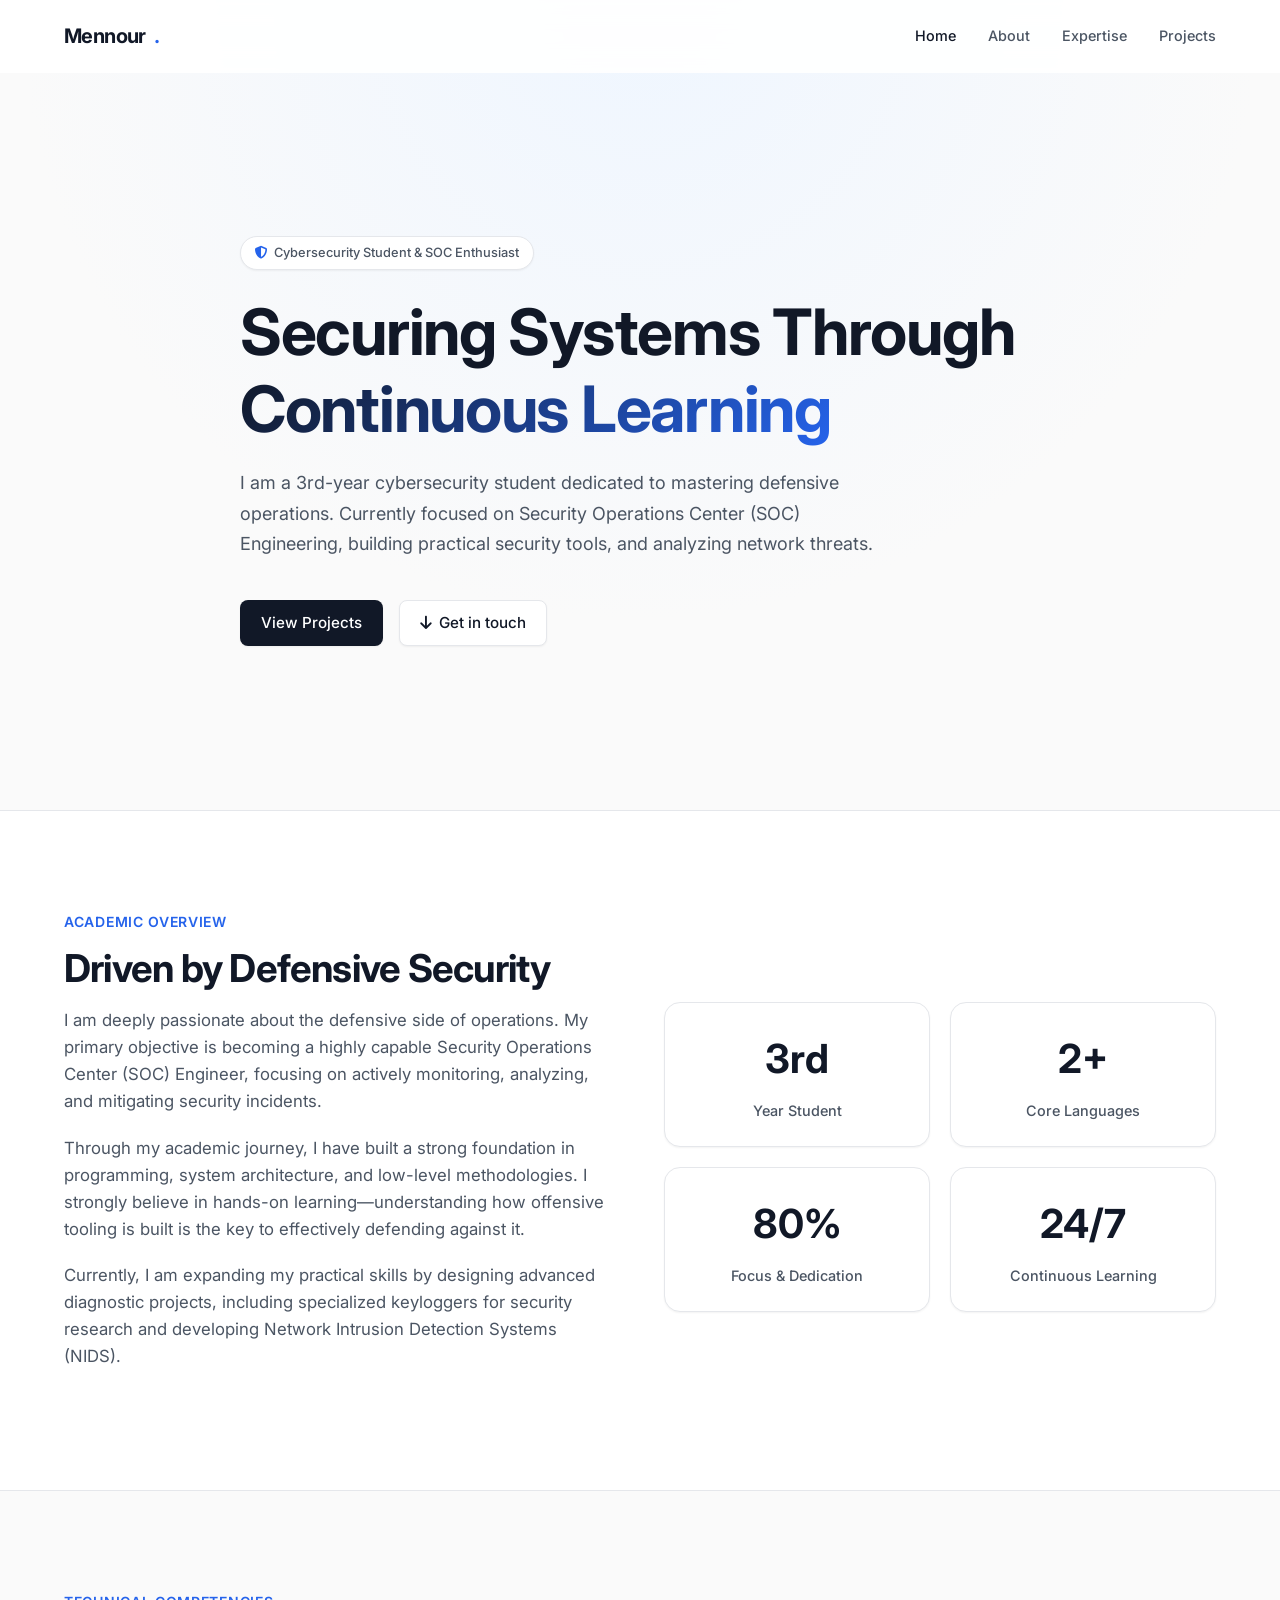
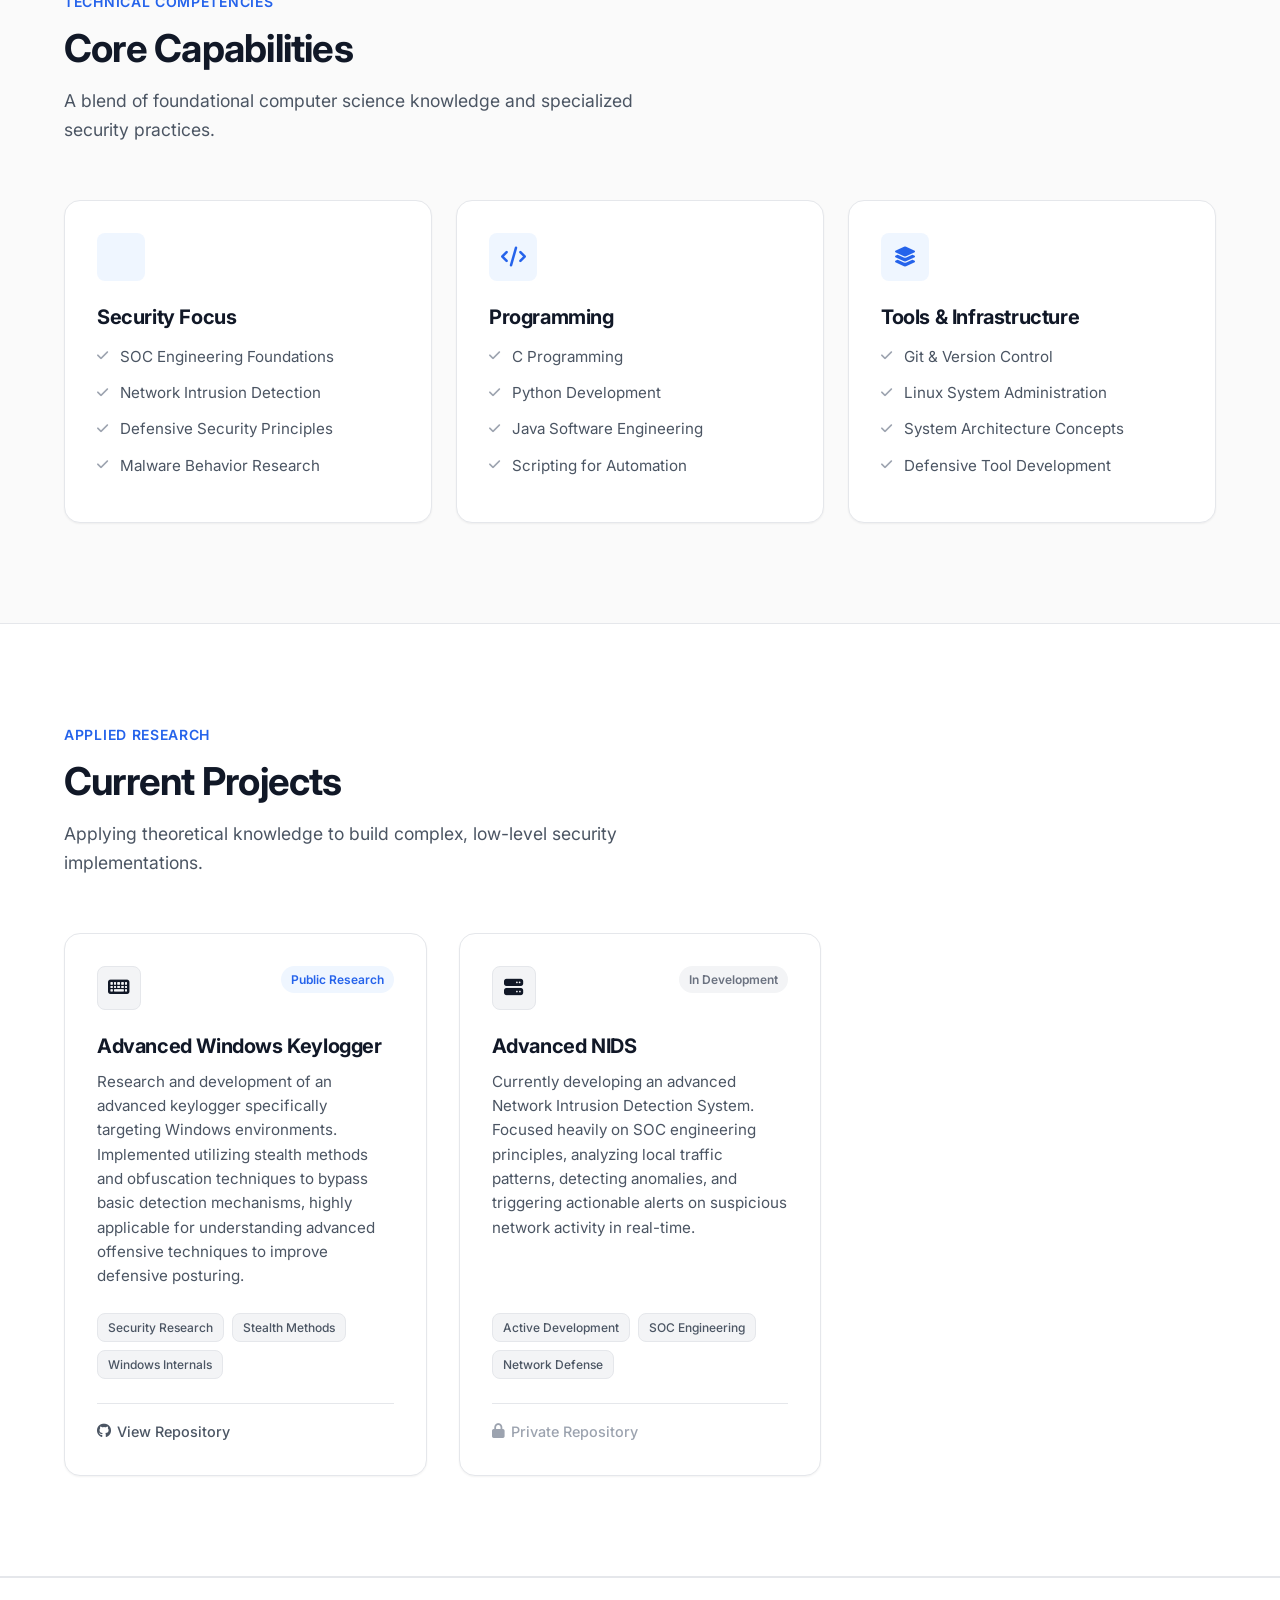
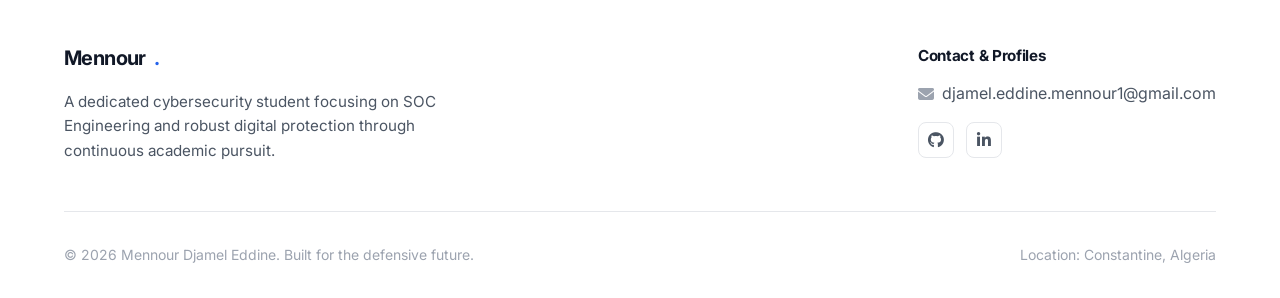
==== commit 54be4a5c: "feat: implement phase 2 minimalist corporate SaaS portfolio redesign" ====
--- a/index.html
+++ b/index.html
@@ -4,75 +4,40 @@
 <head>
     <meta charset="UTF-8">
     <meta name="viewport" content="width=device-width, initial-scale=1.0">
-    <title>Mennour Djamel Eddine - Cybersecurity Professional</title>
-    <meta name="google-site-verification" content="4i2OyrRCdvpJHXFJO7lVGvc19tIjp6UtauxPo8cymik" />
-
-    <!-- SEO -->
+    <title>Mennour Djamel Eddine - Cybersecurity Student</title>
+
+    <!-- SEO & Metadata -->
     <meta name="description"
-        content="Mennour Djamel Eddine — 3rd-year cybersecurity student from Constantine, Algeria. Focusing on SOC Engineering.">
-    <meta name="keywords" content="Mennour Djamel Eddine, cybersecurity student, SOC Engineering, Algeria">
-    <meta name="robots" content="index, follow">
+        content="Mennour Djamel Eddine — 3rd-year cybersecurity student specializing in SOC Engineering and defensive operations.">
+    <meta name="keywords" content="Mennour Djamel Eddine, cybersecurity, SOC Engineering, Algerian student, InfoSec">
     <link rel="canonical" href="https://mennour-djamel-eddine.github.io/">
 
     <!-- Open Graph -->
+    <meta property="og:title" content="Mennour Djamel Eddine — Cybersecurity Student">
+    <meta property="og:description"
+        content="Learning journey and applied projects in SOC Engineering and Network Security.">
     <meta property="og:type" content="website">
-    <meta property="og:title" content="Mennour Djamel Eddine — Cybersecurity Student">
-    <meta property="og:description" content="Projects and learning journey in cybersecurity and SOC Engineering.">
-    <meta property="og:url" content="https://mennour-djamel-eddine.github.io/">
-
-    <!-- Twitter -->
-    <meta name="twitter:card" content="summary_large_image">
-    <meta name="twitter:title" content="Mennour Djamel Eddine — Cybersecurity Student">
-    <meta name="twitter:description" content="Cybersecurity projects and SOC Engineering focus.">
-
-    <!-- Structured data -->
-    <script type="application/ld+json">
-    {
-      "@context": "https://schema.org",
-      "@type": "Person",
-      "name": "Mennour Djamel Eddine",
-      "jobTitle": "Cybersecurity Student",
-      "address": {
-        "@type": "PostalAddress",
-        "addressLocality": "Constantine",
-        "addressCountry": "Algeria"
-      },
-      "url": "https://mennour-djamel-eddine.github.io/",
-      "sameAs": [
-        "https://github.com/mennour-djamel-eddine",
-        "https://www.linkedin.com/in/djamel-eddine-mennour-9571222a3/",
-        "https://x.com/djamel_menn"
-      ]
-    }
-    </script>
-
+
+    <!-- CSS Dependencies -->
     <link href="https://cdnjs.cloudflare.com/ajax/libs/font-awesome/6.4.0/css/all.min.css" rel="stylesheet">
     <link rel="stylesheet" href="style.css">
 </head>
 
 <body>
-    <!-- Background Effects -->
-    <div class="bg-glow">
-        <div class="glow-orb glow-orb-1"></div>
-        <div class="glow-orb glow-orb-2"></div>
-        <div class="glow-orb glow-orb-3"></div>
-    </div>
-
-    <!-- Navigation -->
+    <!-- Clean Minimalist Navigation -->
     <nav class="navbar">
         <div class="container nav-container">
-            <a href="#home" class="logo">Mennour<span>.</span></a>
-
-            <button class="mobile-toggle" aria-label="Toggle Navigation">
+            <a href="#home" class="logo">Mennour<span class="logo-dot">.</span></a>
+
+            <button class="mobile-toggle" aria-label="Toggle Menu">
                 <i class="fas fa-bars"></i>
             </button>
 
             <ul class="nav-menu">
                 <li><a href="#home" class="nav-link active">Home</a></li>
                 <li><a href="#about" class="nav-link">About</a></li>
-                <li><a href="#skills" class="nav-link">Expertise</a></li>
-                <li><a href="#projects" class="nav-link">Operations</a></li>
-                <li><a href="#contact" class="nav-link">Communicate</a></li>
+                <li><a href="#expertise" class="nav-link">Expertise</a></li>
+                <li><a href="#projects" class="nav-link">Projects</a></li>
             </ul>
         </div>
     </nav>
@@ -82,23 +47,22 @@
         <div class="container">
             <div class="hero-content reveal">
                 <div class="hero-badge">
-                    <i class="fas fa-user-graduate"></i>
-                    <span>Cybersecurity Student & Aspiring SOC Engineer</span>
-                </div>
-                <h1>Securing Digital Futures with <br> <span class="gradient-text-accent">Continuous Learning</span>
-                </h1>
-                <p class="hero-subtitle">Mennour Djamel Eddine</p>
+                    <i class="fas fa-shield-halved"></i>
+                    <span>Cybersecurity Student & SOC Enthusiast</span>
+                </div>
+                <h1>Securing Systems Through <span class="text-gradient">Continuous Learning</span></h1>
                 <p class="hero-description">
-                    3rd-year cybersecurity student dedicated to mastering defensive security.
-                    Currently focusing on Security Operations Center (SOC) Engineering, building
-                    practical tools, and analyzing network threats.
+                    I am a 3rd-year cybersecurity student dedicated to mastering defensive operations.
+                    Currently focused on Security Operations Center (SOC) Engineering, building practical security
+                    tools,
+                    and analyzing network threats.
                 </p>
                 <div class="hero-cta">
                     <a href="#projects" class="btn btn-primary">
-                        <i class="fas fa-terminal"></i> View Operations
+                        View Projects
                     </a>
-                    <a href="#contact" class="btn btn-outline">
-                        <i class="fas fa-satellite-dish"></i> Initiate Contact
+                    <a href="#contact" class="btn btn-secondary">
+                        <i class="fas fa-arrow-down"></i> Get in touch
                     </a>
                 </div>
             </div>
@@ -106,82 +70,70 @@
     </section>
 
     <!-- About Section -->
-    <section id="about" class="section">
+    <section id="about" class="section section-alt">
+        <div class="container">
+            <div class="overview-grid">
+                <div class="overview-text reveal">
+                    <span class="section-label">Academic Overview</span>
+                    <h2 class="section-title">Driven by Defensive Security</h2>
+                    <p>
+                        I am deeply passionate about the defensive side of operations. My primary objective is becoming
+                        a highly capable Security Operations Center (SOC) Engineer, focusing on actively monitoring,
+                        analyzing, and mitigating security incidents.
+                    </p>
+                    <p>
+                        Through my academic journey, I have built a strong foundation in programming, system
+                        architecture, and low-level methodologies. I strongly believe in hands-on learning—understanding
+                        how offensive tooling is built is the key to effectively defending against it.
+                    </p>
+                    <p>
+                        Currently, I am expanding my practical skills by designing advanced diagnostic projects,
+                        including specialized keyloggers for security research and developing Network Intrusion
+                        Detection Systems (NIDS).
+                    </p>
+                </div>
+
+                <div class="overview-stats reveal" style="transition-delay: 0.1s;">
+                    <br><br> <!-- Alignment spacer -->
+                    <div class="stats-grid">
+                        <div class="stat-card card">
+                            <div class="stat-value stat-number" data-target="3rd">3rd</div>
+                            <div class="stat-label">Year Student</div>
+                        </div>
+                        <div class="stat-card card">
+                            <div class="stat-value stat-number" data-target="3+">0</div>
+                            <div class="stat-label">Core Languages</div>
+                        </div>
+                        <div class="stat-card card">
+                            <div class="stat-value stat-number" data-target="100%">0</div>
+                            <div class="stat-label">Focus & Dedication</div>
+                        </div>
+                        <div class="stat-card card">
+                            <div class="stat-value stat-number" data-target="24/7">24/7</div>
+                            <div class="stat-label">Continuous Learning</div>
+                        </div>
+                    </div>
+                </div>
+            </div>
+        </div>
+    </section>
+
+    <!-- Expertise Section -->
+    <section id="expertise" class="section">
         <div class="container">
             <div class="section-header reveal">
-                <span class="section-label">Identity Verify</span>
-                <h2 class="section-title">Cybersecurity Expert & <br><span class="gradient-text">Digital Guardian</span>
-                </h2>
-            </div>
-
-            <div class="about-grid">
-                <div class="about-image-wrapper reveal">
-                    <div class="about-image">
-                        <i class="fas fa-fingerprint"></i>
-                    </div>
-                </div>
-
-                <div class="about-content reveal" style="transition-delay: 0.2s;">
-                    <h3>Academic Overview</h3>
-                    <p>
-                        I am a 3rd-year university student deeply passionate about cybersecurity, specifically the
-                        defensive
-                        side of operations. My primary focus is on becoming a Security Operations Center (SOC) Engineer,
-                        where
-                        I can actively monitor, analyze, and respond to security incidents.
-                    </p>
-                    <p>
-                        Through my academic journey and personal projects, I am building a strong foundation in
-                        programming,
-                        system architecture, and network security. I believe in hands-on learning—understanding how
-                        attacks
-                        work to better defend against them.
-                    </p>
-                    <p>
-                        Currently, I am expanding my skills in threat detection and building practical security tools,
-                        like advanced keyloggers for research and Network Intrusion Detection Systems (NIDS).
-                    </p>
-
-                    <div class="stats-grid">
-                        <div class="stat-item glass-card">
-                            <div class="stat-value stat-number" data-target="3rd">0</div>
-                            <div class="stat-label">Year Student</div>
-                        </div>
-                        <div class="stat-item glass-card">
-                            <div class="stat-value stat-number" data-target="3">0</div>
-                            <div class="stat-label">Programming Languages</div>
-                        </div>
-                        <div class="stat-item glass-card">
-                            <div class="stat-value stat-number" data-target="100%">0</div>
-                            <div class="stat-label">Dedication</div>
-                        </div>
-                        <div class="stat-item glass-card">
-                            <div class="stat-value stat-number" data-target="24/7">0</div>
-                            <div class="stat-label">Learning Focus</div>
-                        </div>
-                    </div>
-                </div>
-            </div>
-        </div>
-    </section>
-
-    <!-- Skills Section -->
-    <section id="skills" class="section">
-        <div class="container">
-            <div class="section-header reveal">
-                <span class="section-label">Core Capabilities</span>
-                <h2 class="section-title">Tactical <span class="gradient-text-accent">Expertise</span></h2>
+                <span class="section-label">Technical Competencies</span>
+                <h2 class="section-title">Core Capabilities</h2>
                 <p class="section-desc">
-                    Comprehensive cybersecurity expertise across multiple domains, from technical implementation
-                    to strategic security leadership.
+                    A blend of foundational computer science knowledge and specialized security practices.
                 </p>
             </div>
 
             <div class="skills-grid">
                 <!-- Skill 1 -->
-                <div class="skill-card glass-card reveal">
+                <div class="skill-card card reveal">
                     <div class="skill-icon">
-                        <i class="fas fa-shield-alt"></i>
+                        <i class="fas fa-radar"></i>
                     </div>
                     <h3>Security Focus</h3>
                     <ul class="skill-list">
@@ -193,7 +145,7 @@
                 </div>
 
                 <!-- Skill 2 -->
-                <div class="skill-card glass-card reveal" style="transition-delay: 0.1s;">
+                <div class="skill-card card reveal" style="transition-delay: 0.1s;">
                     <div class="skill-icon">
                         <i class="fas fa-code"></i>
                     </div>
@@ -207,13 +159,14 @@
                 </div>
 
                 <!-- Skill 3 -->
-                <div class="skill-card glass-card reveal" style="transition-delay: 0.2s;">
+                <div class="skill-card card reveal" style="transition-delay: 0.2s;">
                     <div class="skill-icon">
-                        <i class="fas fa-laptop-code"></i>
-                    </div>
-                    <h3>Tools & Technologies</h3>
+                        <i class="fas fa-layer-group"></i>
+                    </div>
+                    <h3>Tools & Infrastructure</h3>
                     <ul class="skill-list">
                         <li><i class="fas fa-check"></i> Git & Version Control</li>
+                        <li><i class="fas fa-check"></i> Linux System Administration</li>
                         <li><i class="fas fa-check"></i> System Architecture Concepts</li>
                         <li><i class="fas fa-check"></i> Defensive Tool Development</li>
                     </ul>
@@ -223,181 +176,114 @@
     </section>
 
     <!-- Projects Section -->
-    <section id="projects" class="section">
+    <section id="projects" class="section section-alt">
         <div class="container">
             <div class="section-header reveal">
-                <span class="section-label">Field Operations</span>
-                <h2 class="section-title">Classified <span class="gradient-text">Deployments</span></h2>
+                <span class="section-label">Applied Research</span>
+                <h2 class="section-title">Current Projects</h2>
                 <p class="section-desc">
-                    Showcasing innovative cybersecurity solutions and implementations that demonstrate
-                    expertise across various security domains.
+                    Applying theoretical knowledge to build complex, low-level security implementations.
                 </p>
             </div>
 
             <div class="projects-grid">
                 <!-- Project 1 -->
-                <div class="project-card glass-card reveal">
-                    <div class="project-visual">
-                        <i class="fas fa-keyboard"></i>
-                    </div>
-                    <div class="project-content">
-                        <h3 class="project-title">Advanced Windows Keylogger</h3>
-                        <p class="project-desc">
-                            Research and development of an advanced keylogger specifically targeting Windows
-                            environments.
-                            Implemented utilizing stealth methods and obfuscation techniques to bypass basic detection
-                            mechanisms,
-                            aiding in understanding offensive tooling for better defensive posturing.
-                        </p>
-                        <div class="project-tags">
-                            <span class="tag">Security Research</span>
-                            <span class="tag">Stealth Methods</span>
-                            <span class="tag">Windows Internals</span>
-                        </div>
-                        <div class="project-links">
-                            <a href="https://github.com/Mennour-Djamel-Eddine/Windows-Key-Logger" target="_blank"
-                                class="project-link"><i class="fab fa-github"></i> View Repository</a>
-                        </div>
+                <div class="project-card card reveal">
+                    <div class="project-header">
+                        <div class="project-icon">
+                            <i class="fas fa-keyboard"></i>
+                        </div>
+                        <span class="project-status">Public Research</span>
+                    </div>
+                    <h3 class="project-title">Advanced Windows Keylogger</h3>
+                    <p class="project-desc">
+                        Research and development of an advanced keylogger specifically targeting Windows environments.
+                        Implemented utilizing stealth methods and obfuscation techniques to bypass basic detection
+                        mechanisms,
+                        highly applicable for understanding advanced offensive techniques to improve defensive
+                        posturing.
+                    </p>
+                    <div class="project-tags">
+                        <span class="tag">Security Research</span>
+                        <span class="tag">Stealth Methods</span>
+                        <span class="tag">Windows Internals</span>
+                    </div>
+                    <div class="project-links">
+                        <a href="https://github.com/Mennour-Djamel-Eddine/Windows-Key-Logger" target="_blank"
+                            class="project-link">
+                            <i class="fab fa-github"></i> View Repository
+                        </a>
                     </div>
                 </div>
 
                 <!-- Project 2 -->
-                <div class="project-card glass-card reveal" style="transition-delay: 0.1s;">
-                    <div class="project-visual">
-                        <i class="fas fa-network-wired"></i>
-                    </div>
-                    <div class="project-content">
-                        <h3 class="project-title">Advanced NIDS (Ongoing)</h3>
-                        <p class="project-desc">
-                            Currently developing an advanced Network Intrusion Detection System (NIDS) as a private
-                            repository. Focused on SOC engineering applications, analyzing traffic patterns, and
-                            triggering alerts on suspicious network activity in real-time.
-                        </p>
-                        <div class="project-tags">
-                            <span class="tag">Active Development</span>
-                            <span class="tag">SOC Engineering</span>
-                            <span class="tag">Network Defense</span>
-                        </div>
-                        <div class="project-links">
-                            <span class="project-link" style="color: var(--text-muted); cursor: default;"><i
-                                    class="fas fa-lock"></i> Repository Private</span>
-                        </div>
-                    </div>
-                </div>
-            </div>
-        </div>
-    </section>
-
-    <!-- Contact Section -->
-    <section id="contact" class="section">
-        <div class="container">
-            <div class="section-header reveal">
-                <span class="section-label">Secure Channel</span>
-                <h2 class="section-title">Establish <span class="gradient-text-accent">Connection</span></h2>
-                <p class="section-desc">
-                    Ready to enhance your organization's security posture? Let's connect and explore how
-                    we can work together to build robust defense strategies.
-                </p>
-            </div>
-
-            <div class="contact-grid">
-                <div class="contact-info reveal">
-                    <div class="contact-item glass-card">
-                        <div class="contact-item-icon">
-                            <i class="fas fa-envelope"></i>
-                        </div>
-                        <div class="contact-item-details">
-                            <h4>Email Address</h4>
-                            <p>djamel.eddine.mennour1@gmail.com</p>
-                        </div>
-                    </div>
-                    <div class="contact-item glass-card">
-                        <div class="contact-item-icon">
-                            <i class="fas fa-map-marker-alt"></i>
-                        </div>
-                        <div class="contact-item-details">
-                            <h4>Base of Operations</h4>
-                            <p>Constantine, Algeria</p>
-                        </div>
-                    </div>
-                    <div class="contact-item glass-card">
-                        <div class="contact-item-icon">
-                            <i class="fab fa-linkedin"></i>
-                        </div>
-                        <div class="contact-item-details">
-                            <h4>LinkedIn</h4>
-                            <p><a href="https://www.linkedin.com/in/djamel-eddine-mennour-9571222a3/" target="_blank"
-                                    style="color: var(--text-secondary); text-decoration: none;">View Profile</a></p>
-                        </div>
-                    </div>
-                </div>
-
-                <div class="contact-form-wrapper glass-card reveal" style="transition-delay: 0.2s;">
-                    <form class="contact-form" id="contact-form">
-                        <div class="form-group">
-                            <label for="name">Alias / Full Name</label>
-                            <input type="text" id="name" class="form-control" required placeholder="John Doe">
-                        </div>
-                        <div class="form-group">
-                            <label for="email">Encrypted Feedback Address (Email)</label>
-                            <input type="email" id="email" class="form-control" required placeholder="john@company.com">
-                        </div>
-                        <div class="form-group">
-                            <label for="message">Transmission Content</label>
-                            <textarea id="message" class="form-control" required
-                                placeholder="Brief the objective..."></textarea>
-                        </div>
-                        <button type="submit" class="btn btn-primary" style="width: 100%;">
-                            <i class="fas fa-paper-plane"></i> Send Transmission
-                        </button>
-                    </form>
-                </div>
-            </div>
-        </div>
-    </section>
-
-    <!-- Footer -->
-    <footer class="footer">
-        <div class="container">
-            <div class="footer-grid">
-                <div class="footer-brand">
-                    <a href="#home" class="logo">Mennour<span>.</span></a>
-                    <p>
-                        Cybersecurity student dedicated to learning and mastering defensive operations, focusing on SOC
-                        Engineering and robust digital protection.
-                    </p>
-                    <div class="social-links">
-                        <a href="https://www.linkedin.com/in/djamel-eddine-mennour-9571222a3/" class="social-link"
-                            target="_blank" rel="noopener noreferrer"><i class="fab fa-linkedin-in"></i></a>
-                        <a href="https://github.com/Mennour-Djamel-Eddine" class="social-link" target="_blank"
-                            rel="noopener noreferrer"><i class="fab fa-github"></i></a>
-                    </div>
-                </div>
-
-                <div class="footer-col">
-                    <h4>Directives</h4>
-                    <ul>
-                        <li><a href="#about">Identity Overview</a></li>
-                        <li><a href="#skills">Tactical Expertise</a></li>
-                        <li><a href="#projects">Field Deployments</a></li>
-                        <li><a href="#contact">Secure Channel</a></li>
-                    </ul>
-                </div>
-
-                <div class="footer-col">
-                    <h4>Legal & Meta</h4>
-                    <ul>
-                        <li><a href="#">Privacy Policy</a></li>
-                        <li><a href="#">Security Disclosure</a></li>
-                        <li><a href="#">Sitemap</a></li>
-                    </ul>
+                <div class="project-card card reveal" style="transition-delay: 0.1s;">
+                    <div class="project-header">
+                        <div class="project-icon">
+                            <i class="fas fa-server"></i>
+                        </div>
+                        <span class="project-status" style="background-color: #F3F4F6; color: #6B7280;">In
+                            Development</span>
+                    </div>
+                    <h3 class="project-title">Advanced NIDS</h3>
+                    <p class="project-desc">
+                        Currently developing an advanced Network Intrusion Detection System. Focused heavily on
+                        SOC engineering principles, analyzing local traffic patterns, detecting anomalies, and
+                        triggering
+                        actionable alerts on suspicious network activity in real-time.
+                    </p>
+                    <div class="project-tags">
+                        <span class="tag">Active Development</span>
+                        <span class="tag">SOC Engineering</span>
+                        <span class="tag">Network Defense</span>
+                    </div>
+                    <div class="project-links">
+                        <span class="project-link" style="color: var(--text-muted); cursor: default;">
+                            <i class="fas fa-lock"></i> Private Repository
+                        </span>
+                    </div>
+                </div>
+            </div>
+        </div>
+    </section>
+
+    <!-- Contact & Footer unified -->
+    <footer id="contact" class="footer">
+        <div class="container">
+            <div class="footer-top reveal">
+                <div>
+                    <a href="#home" class="logo" style="margin-bottom: 16px;">Mennour<span class="logo-dot">.</span></a>
+                    <p style="color: var(--text-secondary); max-width: 400px; font-size: 0.95rem;">
+                        A dedicated cybersecurity student focusing on SOC Engineering and robust digital protection
+                        through continuous academic pursuit.
+                    </p>
+                </div>
+
+                <div>
+                    <h4 style="margin-bottom: 16px; font-size: 0.95rem;">Contact & Profiles</h4>
+                    <div class="contact-item-details" style="margin-bottom: 16px;">
+                        <a href="mailto:djamel.eddine.mennour1@gmail.com"
+                            style="display: flex; align-items: center; gap: 8px;">
+                            <i class="fas fa-envelope" style="color: var(--text-muted)"></i>
+                            djamel.eddine.mennour1@gmail.com
+                        </a>
+                    </div>
+                    <div class="footer-socials">
+                        <a href="https://github.com/Mennour-Djamel-Eddine" target="_blank" rel="noopener noreferrer"
+                            class="social-link" aria-label="GitHub">
+                            <i class="fab fa-github"></i>
+                        </a>
+                        <a href="https://www.linkedin.com/in/djamel-eddine-mennour-9571222a3/" target="_blank"
+                            rel="noopener noreferrer" class="social-link" aria-label="LinkedIn">
+                            <i class="fab fa-linkedin-in"></i>
+                        </a>
+                    </div>
                 </div>
             </div>
 
             <div class="footer-bottom">
-                <p>&copy; 2026 Mennour Djamel Eddine. All rights reserved.</p>
-                <p>Status: <span style="color: var(--accent-green);"><i class="fas fa-circle"></i> Secure &
-                        Online</span></p>
+                <p>&copy; 2026 Mennour Djamel Eddine. Built for the defensive future.</p>
+                <p>Location: Constantine, Algeria</p>
             </div>
         </div>
     </footer>
--- a/style.css
+++ b/style.css
@@ -1,26 +1,34 @@
 /* ========== CSS Reset & Base Variables ========== */
-@import url('https://fonts.googleapis.com/css2?family=Inter:wght@300;400;500;600&family=Outfit:wght@400;500;700;800;900&display=swap');
+@import url('https://fonts.googleapis.com/css2?family=Inter:wght@300;400;500;600;700&display=swap');
 
 :root {
-    --bg-main: #030305;
-    --bg-secondary: #08080f;
-    --bg-surface: rgba(255, 255, 255, 0.03);
-    --border-glass: rgba(255, 255, 255, 0.08);
-    
-    --accent-cyan: #00e5ff;
-    --accent-blue: #2563eb;
-    --accent-purple: #b300ff;
-    --accent-green: #00ffa3;
-    
-    --text-primary: #ffffff;
-    --text-secondary: #94a3b8;
-    --text-muted: #64748b;
-    
-    --font-heading: 'Outfit', sans-serif;
-    --font-body: 'Inter', sans-serif;
-    
-    --transition-fast: 0.2s cubic-bezier(0.4, 0, 0.2, 1);
-    --transition-smooth: 0.4s cubic-bezier(0.16, 1, 0.3, 1);
+    --bg-main: #FAFAFA;
+    --bg-surface: #FFFFFF;
+    --bg-alt: #F3F4F6;
+
+    --text-primary: #111827;
+    --text-secondary: #4B5563;
+    --text-muted: #9CA3AF;
+
+    --border-color: #E5E7EB;
+
+    --accent-primary: #2563EB;
+    /* Clean Blue */
+    --accent-hover: #1D4ED8;
+    --accent-light: #EFF6FF;
+
+    --shadow-sm: 0 1px 2px 0 rgba(0, 0, 0, 0.05);
+    --shadow-md: 0 4px 6px -1px rgba(0, 0, 0, 0.05), 0 2px 4px -1px rgba(0, 0, 0, 0.03);
+    --shadow-lg: 0 10px 15px -3px rgba(0, 0, 0, 0.05), 0 4px 6px -2px rgba(0, 0, 0, 0.03);
+
+    --font-sans: 'Inter', -apple-system, BlinkMacSystemFont, "Segoe UI", Roboto, Helvetica, Arial, sans-serif;
+
+    --transition-fast: 0.15s ease-in-out;
+    --transition-smooth: 0.3s cubic-bezier(0.4, 0, 0.2, 1);
+
+    --radius-md: 0.5rem;
+    --radius-lg: 1rem;
+    --radius-full: 9999px;
 }
 
 * {
@@ -31,101 +39,52 @@
 
 html {
     scroll-behavior: smooth;
-    overflow-x: hidden;
+    font-size: 16px;
 }
 
 body {
-    font-family: var(--font-body);
+    font-family: var(--font-sans);
     background-color: var(--bg-main);
     color: var(--text-primary);
     line-height: 1.6;
-    overflow-x: hidden;
-    position: relative;
-}
-
-/* Background Effects */
-.bg-glow {
-    position: fixed;
-    top: 0;
-    left: 0;
-    width: 100vw;
-    height: 100vh;
-    pointer-events: none;
-    z-index: -1;
-    overflow: hidden;
-}
-
-.glow-orb {
-    position: absolute;
-    border-radius: 50%;
-    filter: blur(100px);
-    opacity: 0.3;
-    animation: float 20s infinite ease-in-out alternate;
-}
-
-.glow-orb-1 {
-    top: -10%;
-    left: -10%;
-    width: 500px;
-    height: 500px;
-    background: var(--accent-purple);
-}
-
-.glow-orb-2 {
-    bottom: -10%;
-    right: -10%;
-    width: 600px;
-    height: 600px;
-    background: var(--accent-blue);
-    animation-delay: -5s;
-}
-
-.glow-orb-3 {
-    top: 40%;
-    left: 40%;
-    width: 400px;
-    height: 400px;
-    background: var(--accent-cyan);
-    opacity: 0.15;
-    animation-delay: -10s;
-}
-
-@keyframes float {
-    0% { transform: translate(0, 0) scale(1); }
-    100% { transform: translate(20%, 20%) scale(1.1); }
+    -webkit-font-smoothing: antialiased;
+    -moz-osx-font-smoothing: grayscale;
 }
 
 /* Typography */
-h1, h2, h3, h4, h5, h6 {
-    font-family: var(--font-heading);
+h1,
+h2,
+h3,
+h4,
+h5,
+h6 {
     font-weight: 700;
     line-height: 1.2;
-}
-
-.gradient-text {
-    background: linear-gradient(135deg, var(--text-primary), var(--text-secondary));
+    color: var(--text-primary);
+    letter-spacing: -0.02em;
+}
+
+.text-gradient {
+    background: linear-gradient(135deg, var(--text-primary) 0%, var(--accent-primary) 100%);
     -webkit-background-clip: text;
     -webkit-text-fill-color: transparent;
     background-clip: text;
 }
 
-.gradient-text-accent {
-    background: linear-gradient(135deg, var(--accent-cyan), var(--accent-blue));
-    -webkit-background-clip: text;
-    -webkit-text-fill-color: transparent;
-    background-clip: text;
-}
-
 .container {
-    max-width: 1280px;
+    max-width: 1200px;
     margin: 0 auto;
-    padding: 0 5%;
+    padding: 0 24px;
 }
 
 .section {
-    padding: 120px 0;
-    position: relative;
-    z-index: 1;
+    padding: 100px 0;
+}
+
+.section-alt {
+    background-color: var(--bg-surface);
+    border-top: 1px solid var(--border-color);
+    border-bottom: 1px solid var(--border-color);
 }
 
 /* Navigation */
@@ -134,38 +93,39 @@
     top: 0;
     left: 0;
     width: 100%;
-    padding: 24px 0;
+    background-color: rgba(255, 255, 255, 0.9);
+    backdrop-filter: blur(12px);
+    -webkit-backdrop-filter: blur(12px);
+    border-bottom: 1px solid transparent;
     z-index: 1000;
     transition: var(--transition-smooth);
-    border-bottom: 1px solid transparent;
 }
 
 .navbar.scrolled {
-    padding: 16px 0;
-    background: rgba(3, 3, 5, 0.8);
-    backdrop-filter: blur(20px);
-    -webkit-backdrop-filter: blur(20px);
-    border-bottom: 1px solid var(--border-glass);
+    border-bottom: 1px solid var(--border-color);
+    box-shadow: var(--shadow-sm);
 }
 
 .nav-container {
     display: flex;
     justify-content: space-between;
     align-items: center;
+    height: 72px;
 }
 
 .logo {
-    font-family: var(--font-heading);
-    font-size: 1.5rem;
-    font-weight: 800;
+    font-size: 1.25rem;
+    font-weight: 700;
     color: var(--text-primary);
     text-decoration: none;
-    letter-spacing: -0.5px;
-    position: relative;
-}
-
-.logo span {
-    color: var(--accent-cyan);
+    letter-spacing: -0.03em;
+    display: flex;
+    align-items: center;
+    gap: 8px;
+}
+
+.logo-dot {
+    color: var(--accent-primary);
 }
 
 .nav-menu {
@@ -176,580 +136,439 @@
 
 .nav-link {
     color: var(--text-secondary);
-    text-decoration: none;
-    font-size: 0.95rem;
-    font-weight: 500;
-    transition: var(--transition-fast);
-    position: relative;
-}
-
-.nav-link:hover, .nav-link.active {
-    color: var(--text-primary);
-}
-
-.nav-link::after {
-    content: '';
-    position: absolute;
-    bottom: -6px;
-    left: 0;
-    width: 100%;
-    height: 2px;
-    background: var(--accent-cyan);
-    transform: scaleX(0);
-    transform-origin: right;
-    transition: transform 0.3s ease;
-}
-
-.nav-link:hover::after, .nav-link.active::after {
-    transform: scaleX(1);
-    transform-origin: left;
-}
-
-/* Button Styles */
-.btn {
-    display: inline-flex;
-    align-items: center;
-    justify-content: center;
-    gap: 10px;
-    padding: 14px 28px;
-    border-radius: 8px;
-    font-family: var(--font-body);
-    font-weight: 600;
-    font-size: 0.95rem;
-    text-decoration: none;
-    transition: var(--transition-fast);
-    cursor: pointer;
-    border: none;
-    outline: none;
-}
-
-.btn i {
-    font-size: 1.1em;
-}
-
-.btn-primary {
-    background: linear-gradient(135deg, var(--accent-cyan) 0%, var(--accent-blue) 100%);
-    color: var(--bg-main);
-    box-shadow: 0 4px 20px rgba(0, 229, 255, 0.3);
-}
-
-.btn-primary:hover {
-    transform: translateY(-2px);
-    box-shadow: 0 8px 25px rgba(0, 229, 255, 0.4);
-}
-
-.btn-outline {
-    background: transparent;
-    color: var(--text-primary);
-    border: 1px solid var(--border-glass);
-    backdrop-filter: blur(10px);
-}
-
-.btn-outline:hover {
-    background: rgba(255, 255, 255, 0.05);
-    border-color: var(--accent-cyan);
-    color: var(--accent-cyan);
-    transform: translateY(-2px);
-}
-
-/* Hero Section */
-.hero {
-    min-height: 100vh;
-    display: flex;
-    align-items: center;
-    padding-top: 80px;
-}
-
-.hero-content {
-    max-width: 800px;
-}
-
-.hero-badge {
-    display: inline-flex;
-    align-items: center;
-    gap: 8px;
-    padding: 8px 16px;
-    background: var(--bg-surface);
-    border: 1px solid var(--border-glass);
-    border-radius: 100px;
-    font-size: 0.85rem;
-    font-weight: 600;
-    color: var(--accent-cyan);
-    margin-bottom: 24px;
-    backdrop-filter: blur(10px);
-}
-
-.hero-badge i {
-    font-size: 1rem;
-}
-
-.hero h1 {
-    font-size: clamp(3rem, 6vw, 5rem);
-    letter-spacing: -1px;
-    margin-bottom: 24px;
-}
-
-.hero-subtitle {
-    font-family: var(--font-heading);
-    font-size: clamp(1.5rem, 3vw, 2.5rem);
-    color: var(--text-secondary);
-    margin-bottom: 24px;
-    font-weight: 500;
-}
-
-.hero-description {
-    font-size: 1.1rem;
-    color: var(--text-muted);
-    max-width: 600px;
-    margin-bottom: 40px;
-    line-height: 1.8;
-}
-
-.hero-cta {
-    display: flex;
-    gap: 16px;
-    flex-wrap: wrap;
-}
-
-/* Section Headers */
-.section-header {
-    margin-bottom: 64px;
-}
-
-.section-label {
-    font-size: 0.9rem;
-    font-weight: 600;
-    text-transform: uppercase;
-    letter-spacing: 2px;
-    color: var(--accent-cyan);
-    margin-bottom: 12px;
-    display: block;
-}
-
-.section-title {
-    font-size: clamp(2rem, 4vw, 3rem);
-    letter-spacing: -0.5px;
-    margin-bottom: 20px;
-}
-
-.section-desc {
-    font-size: 1.1rem;
-    color: var(--text-muted);
-    max-width: 600px;
-}
-
-/* Glass Card Global Styles */
-.glass-card {
-    background: var(--bg-surface);
-    border: 1px solid var(--border-glass);
-    border-radius: 16px;
-    backdrop-filter: blur(16px);
-    -webkit-backdrop-filter: blur(16px);
-    transition: var(--transition-smooth);
-}
-
-.glass-card:hover {
-    border-color: rgba(0, 229, 255, 0.3);
-    transform: translateY(-5px);
-    box-shadow: 0 10px 30px rgba(0, 0, 0, 0.5);
-}
-
-/* About Section */
-.about-grid {
-    display: grid;
-    grid-template-columns: 1fr 1fr;
-    gap: 64px;
-    align-items: center;
-}
-
-.about-image-wrapper {
-    position: relative;
-    border-radius: 20px;
-    padding: 20px;
-}
-
-.about-image-wrapper::before {
-    content: '';
-    position: absolute;
-    inset: 0;
-    border-radius: 24px;
-    padding: 2px;
-    background: linear-gradient(135deg, var(--accent-cyan), var(--accent-purple));
-    -webkit-mask: linear-gradient(#fff 0 0) content-box, linear-gradient(#fff 0 0);
-    -webkit-mask-composite: xor;
-    mask-composite: exclude;
-    z-index: 0;
-}
-
-.about-image {
-    width: 100%;
-    aspect-ratio: 1;
-    background: var(--bg-secondary);
-    border-radius: 16px;
-    display: flex;
-    align-items: center;
-    justify-content: center;
-    position: relative;
-    z-index: 1;
-    overflow: hidden;
-}
-
-.about-image i {
-    font-size: 6rem;
-    color: var(--accent-cyan);
-    filter: drop-shadow(0 0 20px rgba(0, 229, 255, 0.4));
-}
-
-.about-content h3 {
-    font-size: 1.8rem;
-    margin-bottom: 24px;
-}
-
-.about-content p {
-    color: var(--text-secondary);
-    margin-bottom: 20px;
-    font-size: 1.05rem;
-}
-
-.stats-grid {
-    display: grid;
-    grid-template-columns: repeat(2, 1fr);
-    gap: 24px;
-    margin-top: 40px;
-}
-
-.stat-item {
-    padding: 24px;
-}
-
-.stat-value {
-    font-family: var(--font-heading);
-    font-size: 2.5rem;
-    font-weight: 800;
-    color: var(--accent-cyan);
-    margin-bottom: 8px;
-}
-
-.stat-label {
-    font-size: 0.9rem;
-    color: var(--text-muted);
-    font-weight: 500;
-}
-
-/* Skills Section */
-.skills-grid {
-    display: grid;
-    grid-template-columns: repeat(auto-fill, minmax(320px, 1fr));
-    gap: 24px;
-}
-
-.skill-card {
-    padding: 32px;
-}
-
-.skill-icon {
-    width: 56px;
-    height: 56px;
-    border-radius: 12px;
-    background: rgba(0, 229, 255, 0.1);
-    color: var(--accent-cyan);
-    display: flex;
-    align-items: center;
-    justify-content: center;
-    font-size: 1.5rem;
-    margin-bottom: 24px;
-    border: 1px solid rgba(0, 229, 255, 0.2);
-}
-
-.skill-card h3 {
-    font-size: 1.3rem;
-    margin-bottom: 20px;
-}
-
-.skill-list {
-    list-style: none;
-}
-
-.skill-list li {
-    display: flex;
-    align-items: center;
-    gap: 12px;
-    color: var(--text-secondary);
-    margin-bottom: 12px;
-    font-size: 0.95rem;
-}
-
-.skill-list li i {
-    color: var(--accent-green);
-    font-size: 0.8rem;
-}
-
-/* Projects Section */
-.projects-grid {
-    display: grid;
-    grid-template-columns: repeat(auto-fill, minmax(350px, 1fr));
-    gap: 32px;
-}
-
-.project-card {
-    display: flex;
-    flex-direction: column;
-    height: 100%;
-}
-
-.project-visual {
-    height: 200px;
-    background: linear-gradient(to bottom right, var(--bg-secondary), rgba(0, 229, 255, 0.05));
-    border-bottom: 1px solid var(--border-glass);
-    display: flex;
-    align-items: center;
-    justify-content: center;
-    font-size: 3rem;
-    color: var(--accent-cyan);
-    position: relative;
-    overflow: hidden;
-}
-
-.project-visual::after {
-    content: '';
-    position: absolute;
-    width: 200%;
-    height: 100%;
-    background: linear-gradient(90deg, transparent, rgba(255,255,255,0.05), transparent);
-    transform: skewX(-20deg) translateX(-150%);
-    transition: 0.5s;
-}
-
-.project-card:hover .project-visual::after {
-    transform: skewX(-20deg) translateX(150%);
-}
-
-.project-content {
-    padding: 32px;
-    flex: 1;
-    display: flex;
-    flex-direction: column;
-}
-
-.project-title {
-    font-size: 1.4rem;
-    margin-bottom: 16px;
-}
-
-.project-desc {
-    color: var(--text-secondary);
-    font-size: 0.95rem;
-    margin-bottom: 24px;
-    flex: 1;
-}
-
-.project-tags {
-    display: flex;
-    flex-wrap: wrap;
-    gap: 8px;
-    margin-bottom: 24px;
-}
-
-.tag {
-    font-size: 0.8rem;
-    padding: 4px 12px;
-    background: rgba(255, 255, 255, 0.05);
-    border: 1px solid var(--border-glass);
-    border-radius: 100px;
-    color: var(--text-muted);
-}
-
-.project-links {
-    display: flex;
-    gap: 16px;
-}
-
-.project-link {
-    display: flex;
-    align-items: center;
-    gap: 8px;
-    color: var(--text-primary);
     text-decoration: none;
     font-size: 0.9rem;
     font-weight: 500;
     transition: var(--transition-fast);
 }
 
+.nav-link:hover,
+.nav-link.active {
+    color: var(--text-primary);
+}
+
+/* Button Styles */
+.btn {
+    display: inline-flex;
+    align-items: center;
+    justify-content: center;
+    gap: 8px;
+    padding: 10px 20px;
+    border-radius: var(--radius-md);
+    font-size: 0.95rem;
+    font-weight: 500;
+    text-decoration: none;
+    transition: var(--transition-fast);
+    cursor: pointer;
+    border: 1px solid transparent;
+}
+
+.btn-primary {
+    background-color: var(--text-primary);
+    color: #FFFFFF;
+    box-shadow: var(--shadow-sm);
+}
+
+.btn-primary:hover {
+    background-color: var(--accent-primary);
+    transform: translateY(-1px);
+    box-shadow: var(--shadow-md);
+}
+
+.btn-secondary {
+    background-color: var(--bg-surface);
+    color: var(--text-primary);
+    border-color: var(--border-color);
+    box-shadow: var(--shadow-sm);
+}
+
+.btn-secondary:hover {
+    background-color: var(--bg-alt);
+    border-color: #D1D5DB;
+}
+
+/* Hero Section */
+.hero {
+    min-height: 90vh;
+    display: flex;
+    align-items: center;
+    padding-top: 72px;
+    /* Offset for fixed nav */
+    background: radial-gradient(circle at top center, var(--accent-light) 0%, var(--bg-main) 60%);
+}
+
+.hero-content {
+    max-width: 800px;
+}
+
+.hero-badge {
+    display: inline-flex;
+    align-items: center;
+    gap: 6px;
+    padding: 6px 14px;
+    background-color: var(--bg-surface);
+    border: 1px solid var(--border-color);
+    border-radius: var(--radius-full);
+    font-size: 0.8rem;
+    font-weight: 500;
+    color: var(--text-secondary);
+    margin-bottom: 24px;
+    box-shadow: var(--shadow-sm);
+}
+
+.hero-badge i {
+    color: var(--accent-primary);
+}
+
+.hero h1 {
+    font-size: clamp(2.5rem, 5vw, 4rem);
+    margin-bottom: 20px;
+}
+
+.hero-description {
+    font-size: 1.125rem;
+    color: var(--text-secondary);
+    max-width: 640px;
+    margin-bottom: 40px;
+    line-height: 1.7;
+}
+
+.hero-cta {
+    display: flex;
+    gap: 16px;
+    flex-wrap: wrap;
+}
+
+/* Section Headers */
+.section-header {
+    margin-bottom: 56px;
+    max-width: 600px;
+}
+
+.section-label {
+    font-size: 0.875rem;
+    font-weight: 600;
+    text-transform: uppercase;
+    letter-spacing: 0.05em;
+    color: var(--accent-primary);
+    margin-bottom: 12px;
+    display: block;
+}
+
+.section-title {
+    font-size: clamp(2rem, 3vw, 2.5rem);
+    margin-bottom: 16px;
+}
+
+.section-desc {
+    font-size: 1.1rem;
+    color: var(--text-secondary);
+}
+
+/* Cards global */
+.card {
+    background-color: var(--bg-surface);
+    border: 1px solid var(--border-color);
+    border-radius: var(--radius-lg);
+    box-shadow: var(--shadow-sm);
+    transition: var(--transition-smooth);
+}
+
+.card:hover {
+    box-shadow: var(--shadow-md);
+    border-color: #D1D5DB;
+    transform: translateY(-2px);
+}
+
+/* About / Overview */
+.overview-grid {
+    display: grid;
+    grid-template-columns: 1fr 1fr;
+    gap: 48px;
+    align-items: start;
+}
+
+.overview-text p {
+    color: var(--text-secondary);
+    margin-bottom: 20px;
+    font-size: 1.05rem;
+}
+
+.stats-grid {
+    display: grid;
+    grid-template-columns: repeat(2, 1fr);
+    gap: 20px;
+    margin-top: 40px;
+}
+
+.stat-card {
+    padding: 24px;
+    text-align: center;
+}
+
+.stat-value {
+    font-size: 2.5rem;
+    font-weight: 700;
+    color: var(--text-primary);
+    margin-bottom: 8px;
+}
+
+.stat-label {
+    font-size: 0.9rem;
+    color: var(--text-secondary);
+    font-weight: 500;
+}
+
+/* Skills */
+.skills-grid {
+    display: grid;
+    grid-template-columns: repeat(auto-fill, minmax(300px, 1fr));
+    gap: 24px;
+}
+
+.skill-card {
+    padding: 32px;
+}
+
+.skill-icon {
+    width: 48px;
+    height: 48px;
+    background-color: var(--accent-light);
+    color: var(--accent-primary);
+    border-radius: var(--radius-md);
+    display: flex;
+    align-items: center;
+    justify-content: center;
+    font-size: 1.25rem;
+    margin-bottom: 24px;
+}
+
+.skill-card h3 {
+    font-size: 1.25rem;
+    margin-bottom: 16px;
+}
+
+.skill-list {
+    list-style: none;
+}
+
+.skill-list li {
+    display: flex;
+    align-items: center;
+    gap: 12px;
+    color: var(--text-secondary);
+    margin-bottom: 12px;
+    font-size: 0.95rem;
+}
+
+.skill-list li i {
+    color: var(--text-muted);
+    font-size: 0.8rem;
+}
+
+/* Projects */
+.projects-grid {
+    display: grid;
+    grid-template-columns: repeat(auto-fill, minmax(340px, 1fr));
+    gap: 32px;
+}
+
+.project-card {
+    display: flex;
+    flex-direction: column;
+    height: 100%;
+    padding: 32px;
+}
+
+.project-header {
+    display: flex;
+    justify-content: space-between;
+    align-items: flex-start;
+    margin-bottom: 24px;
+}
+
+.project-icon {
+    width: 44px;
+    height: 44px;
+    background-color: var(--bg-alt);
+    border: 1px solid var(--border-color);
+    border-radius: var(--radius-md);
+    display: flex;
+    align-items: center;
+    justify-content: center;
+    color: var(--text-primary);
+    font-size: 1.2rem;
+}
+
+.project-status {
+    font-size: 0.75rem;
+    font-weight: 600;
+    padding: 4px 10px;
+    border-radius: var(--radius-full);
+    background-color: var(--accent-light);
+    color: var(--accent-primary);
+}
+
+.project-title {
+    font-size: 1.25rem;
+    margin-bottom: 12px;
+}
+
+.project-desc {
+    color: var(--text-secondary);
+    font-size: 0.95rem;
+    margin-bottom: 24px;
+    flex: 1;
+}
+
+.project-tags {
+    display: flex;
+    flex-wrap: wrap;
+    gap: 8px;
+    margin-bottom: 24px;
+}
+
+.tag {
+    font-size: 0.75rem;
+    font-weight: 500;
+    padding: 4px 10px;
+    background-color: var(--bg-alt);
+    color: var(--text-secondary);
+    border-radius: var(--radius-md);
+    border: 1px solid var(--border-color);
+}
+
+.project-links {
+    display: flex;
+    gap: 16px;
+    padding-top: 16px;
+    border-top: 1px solid var(--border-color);
+}
+
+.project-link {
+    display: flex;
+    align-items: center;
+    gap: 6px;
+    color: var(--text-secondary);
+    text-decoration: none;
+    font-size: 0.9rem;
+    font-weight: 500;
+    transition: var(--transition-fast);
+}
+
 .project-link:hover {
-    color: var(--accent-cyan);
-}
-
-/* Contact Section */
+    color: var(--text-primary);
+}
+
+/* Contact */
 .contact-grid {
     display: grid;
-    grid-template-columns: 1fr 1.5fr;
+    grid-template-columns: 1fr 1fr;
     gap: 64px;
 }
 
 .contact-info .contact-item {
     display: flex;
     align-items: center;
-    gap: 20px;
-    padding: 24px;
+    gap: 16px;
+    padding: 20px;
     margin-bottom: 16px;
 }
 
 .contact-item-icon {
-    width: 48px;
-    height: 48px;
-    background: rgba(0, 229, 255, 0.1);
-    color: var(--accent-cyan);
-    border-radius: 12px;
+    width: 40px;
+    height: 40px;
+    background-color: var(--bg-alt);
+    color: var(--text-primary);
+    border-radius: var(--radius-full);
     display: flex;
     align-items: center;
     justify-content: center;
-    font-size: 1.2rem;
+    border: 1px solid var(--border-color);
 }
 
 .contact-item-details h4 {
-    font-size: 1rem;
-    margin-bottom: 4px;
+    font-size: 0.95rem;
+    margin-bottom: 2px;
 }
 
 .contact-item-details p {
     color: var(--text-secondary);
-    font-size: 0.95rem;
-}
-
-.contact-form {
-    padding: 40px;
-}
-
-.form-group {
-    margin-bottom: 24px;
-}
-
-.form-group label {
-    display: block;
-    margin-bottom: 8px;
     font-size: 0.9rem;
-    font-weight: 500;
-    color: var(--text-secondary);
-}
-
-.form-control {
-    width: 100%;
-    padding: 16px;
-    background: rgba(0, 0, 0, 0.2);
-    border: 1px solid var(--border-glass);
-    border-radius: 8px;
-    color: var(--text-primary);
-    font-family: var(--font-body);
-    font-size: 1rem;
+}
+
+.contact-item-details a {
+    color: var(--text-secondary);
+    text-decoration: none;
     transition: var(--transition-fast);
 }
 
-.form-control:focus {
-    outline: none;
-    border-color: var(--accent-cyan);
-    background: rgba(0, 229, 255, 0.02);
-    box-shadow: 0 0 0 4px rgba(0, 229, 255, 0.1);
-}
-
-textarea.form-control {
-    min-height: 150px;
-    resize: vertical;
+.contact-item-details a:hover {
+    color: var(--accent-primary);
 }
 
 /* Footer */
 .footer {
-    border-top: 1px solid var(--border-glass);
-    padding: 80px 0 40px;
-    margin-top: 80px;
-}
-
-.footer-grid {
-    display: grid;
-    grid-template-columns: 2fr 1fr 1fr;
-    gap: 40px;
-    margin-bottom: 60px;
-}
-
-.footer-brand p {
+    padding: 64px 0 32px;
+    background-color: var(--bg-surface);
+    border-top: 1px solid var(--border-color);
+}
+
+.footer-top {
+    display: flex;
+    justify-content: space-between;
+    align-items: center;
+    margin-bottom: 48px;
+}
+
+.footer-socials {
+    display: flex;
+    gap: 12px;
+}
+
+.social-link {
+    width: 36px;
+    height: 36px;
+    display: flex;
+    align-items: center;
+    justify-content: center;
+    border-radius: var(--radius-md);
+    color: var(--text-secondary);
+    border: 1px solid var(--border-color);
+    transition: var(--transition-fast);
+    text-decoration: none;
+}
+
+.social-link:hover {
+    color: var(--text-primary);
+    background-color: var(--bg-alt);
+}
+
+.footer-bottom {
+    padding-top: 32px;
+    border-top: 1px solid var(--border-color);
+    display: flex;
+    justify-content: space-between;
+    align-items: center;
     color: var(--text-muted);
-    max-width: 400px;
-    margin: 20px 0;
-}
-
-.social-links {
-    display: flex;
-    gap: 16px;
-}
-
-.social-link {
-    width: 40px;
-    height: 40px;
-    display: flex;
-    align-items: center;
-    justify-content: center;
-    border-radius: 8px;
-    background: var(--bg-surface);
-    color: var(--text-secondary);
-    text-decoration: none;
-    border: 1px solid var(--border-glass);
-    transition: var(--transition-fast);
-}
-
-.social-link:hover {
-    color: var(--accent-cyan);
-    border-color: var(--accent-cyan);
-    transform: translateY(-3px);
-}
-
-.footer-col h4 {
-    font-size: 1.1rem;
-    margin-bottom: 24px;
-}
-
-.footer-col ul {
-    list-style: none;
-}
-
-.footer-col ul li {
-    margin-bottom: 12px;
-}
-
-.footer-col ul li a {
-    color: var(--text-muted);
-    text-decoration: none;
-    transition: var(--transition-fast);
-    font-size: 0.95rem;
-}
-
-.footer-col ul li a:hover {
-    color: var(--accent-cyan);
-}
-
-.footer-bottom {
-    display: flex;
-    justify-content: space-between;
-    align-items: center;
-    padding-top: 32px;
-    border-top: 1px solid var(--border-glass);
-    color: var(--text-muted);
-    font-size: 0.9rem;
-}
-
-/* Mobile Nav Toggle */
+    font-size: 0.875rem;
+}
+
+/* Mobile Sidebar & Toggle */
 .mobile-toggle {
     display: none;
     background: none;
     border: none;
     color: var(--text-primary);
-    font-size: 1.5rem;
+    font-size: 1.25rem;
     cursor: pointer;
 }
 
-/* Animations Trigger Classes */
+/* Transitions for scroll reveal */
 .reveal {
     opacity: 0;
-    transform: translateY(30px);
-    transition: all 0.8s cubic-bezier(0.16, 1, 0.3, 1);
+    transform: translateY(20px);
+    transition: opacity 0.6s ease-out, transform 0.6s ease-out;
 }
 
 .reveal.active {
@@ -757,15 +576,12 @@
     transform: translateY(0);
 }
 
-/* Responsive Styles */
+/* Responsive */
 @media (max-width: 1024px) {
-    .about-grid {
+    .overview-grid {
         grid-template-columns: 1fr;
     }
-    .about-image-wrapper {
-        max-width: 500px;
-        margin: 0 auto;
-    }
+
     .contact-grid {
         grid-template-columns: 1fr;
     }
@@ -774,45 +590,40 @@
 @media (max-width: 768px) {
     .nav-menu {
         position: fixed;
-        top: 0;
-        right: -100%;
+        top: 72px;
+        left: 0;
         width: 100%;
-        height: 100vh;
-        background: rgba(3, 3, 5, 0.98);
-        backdrop-filter: blur(20px);
-        display: flex;
+        background-color: var(--bg-surface);
+        border-bottom: 1px solid var(--border-color);
         flex-direction: column;
-        align-items: center;
-        justify-content: center;
-        transition: 0.4s ease;
-        z-index: 999;
+        gap: 0;
+        transform: translateY(-100%);
+        opacity: 0;
+        pointer-events: none;
+        transition: var(--transition-smooth);
+        box-shadow: var(--shadow-md);
     }
-    
+
     .nav-menu.active {
-        right: 0;
+        transform: translateY(0);
+        opacity: 1;
+        pointer-events: all;
     }
-    
+
     .nav-link {
-        font-size: 1.5rem;
+        display: block;
+        padding: 20px 24px;
+        border-bottom: 1px solid var(--border-color);
     }
-    
+
     .mobile-toggle {
         display: block;
-        z-index: 1000;
-        position: relative;
     }
-    
-    .stats-grid {
-        grid-template-columns: 1fr;
-    }
-    
-    .footer-grid {
-        grid-template-columns: 1fr;
-    }
-    
+
+    .footer-top,
     .footer-bottom {
         flex-direction: column;
+        gap: 24px;
         text-align: center;
-        gap: 16px;
     }
-}
+}
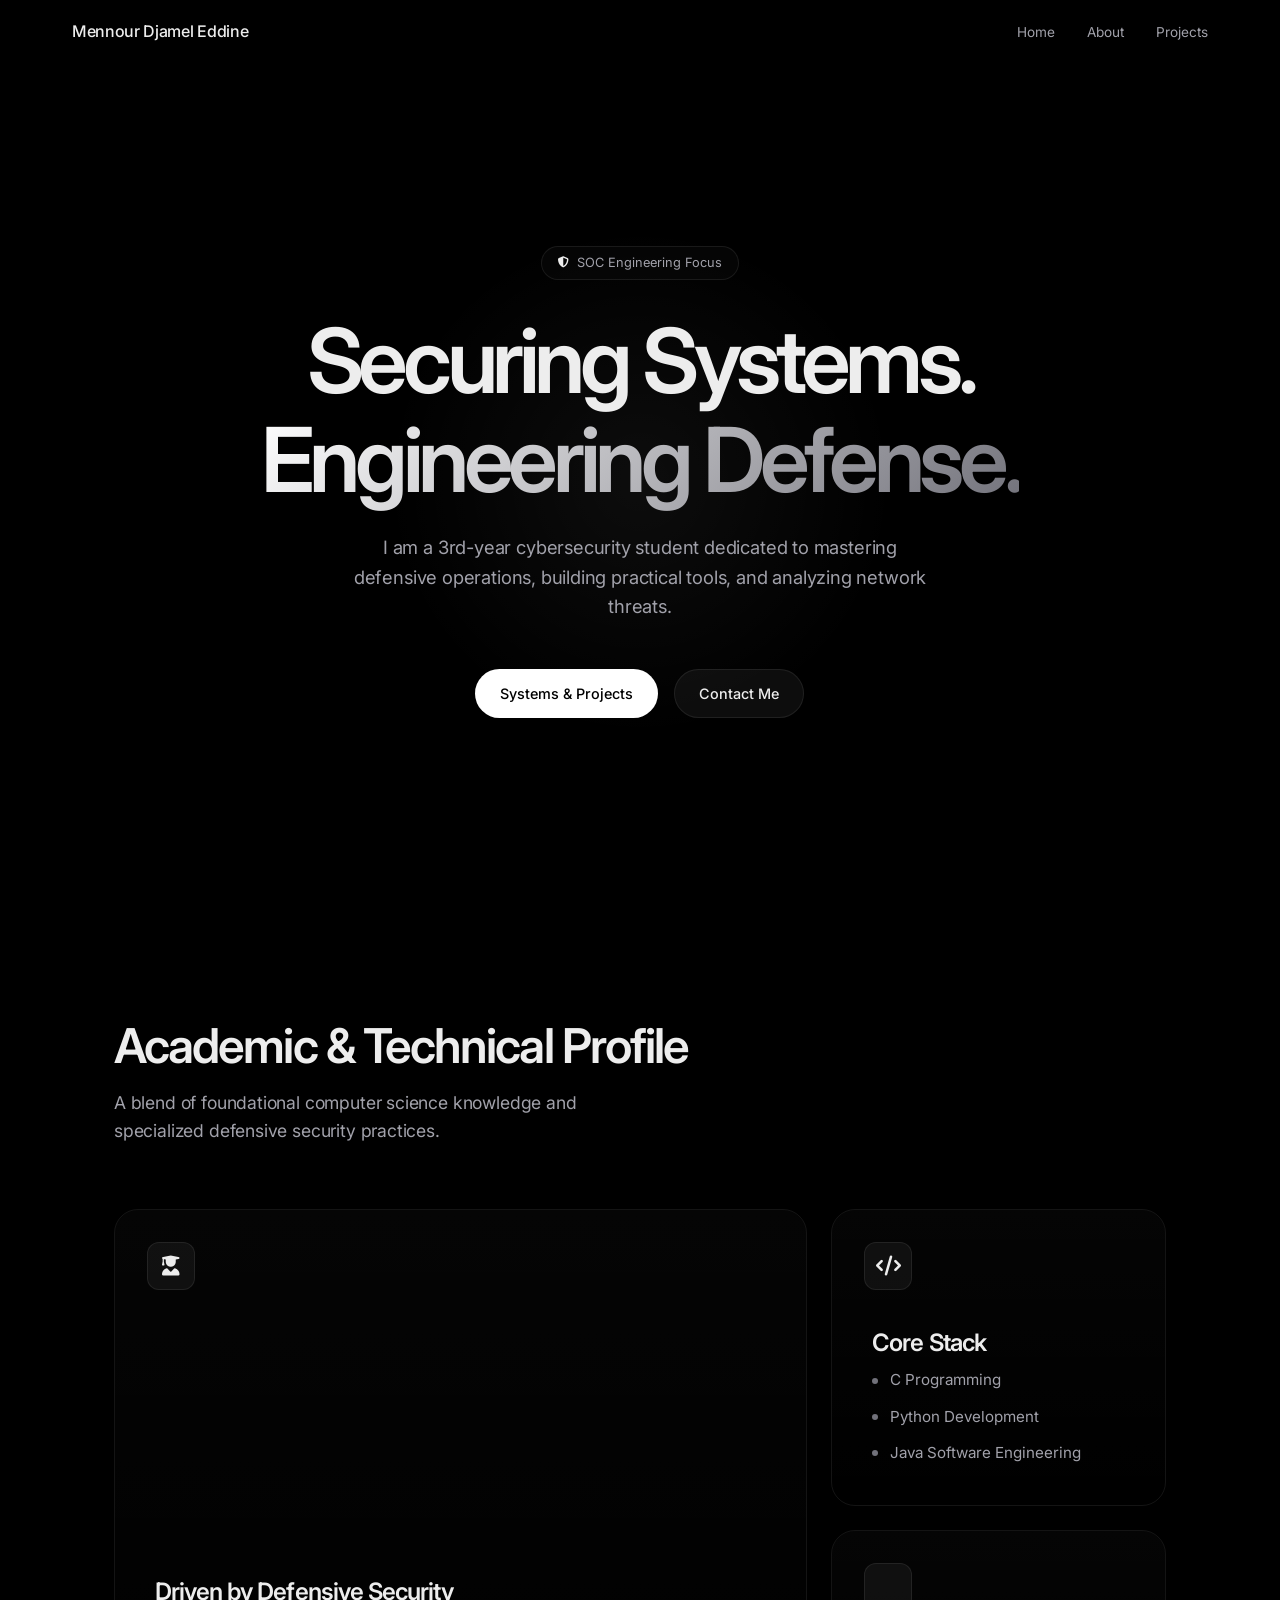
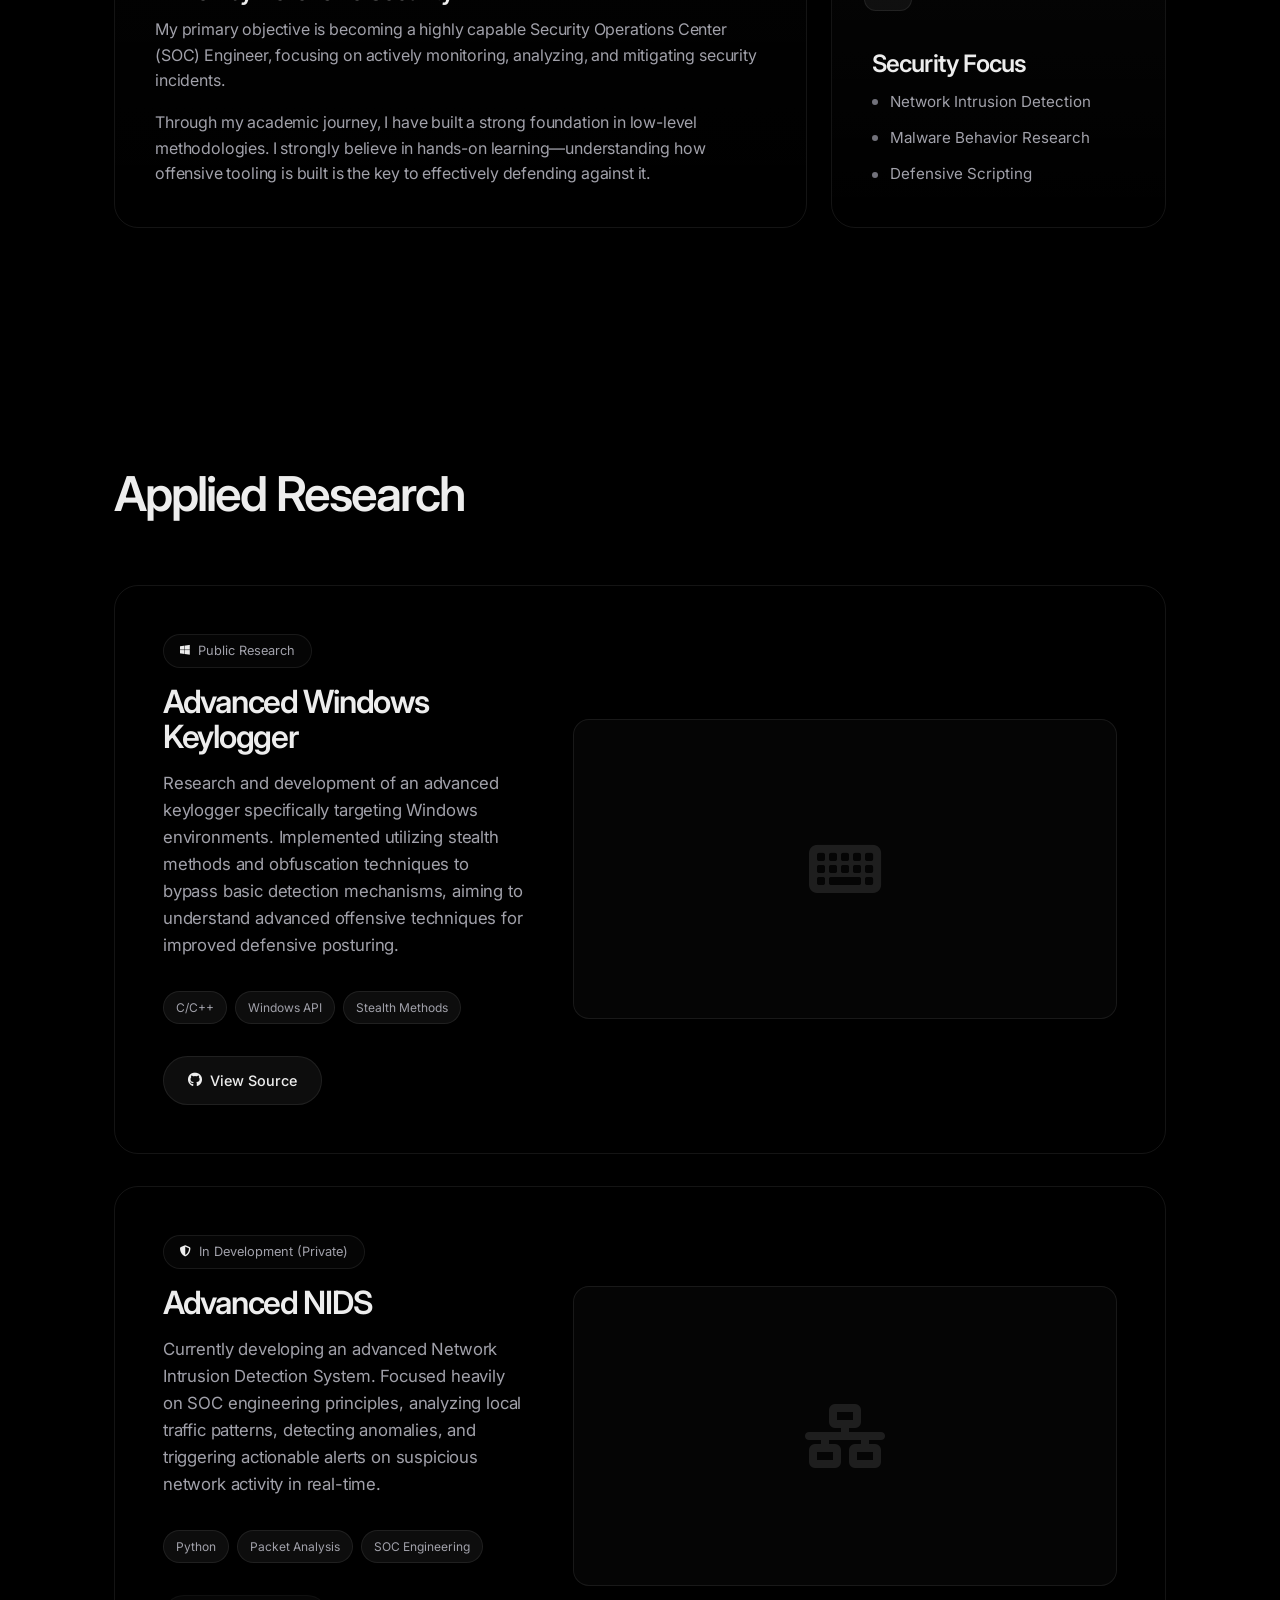
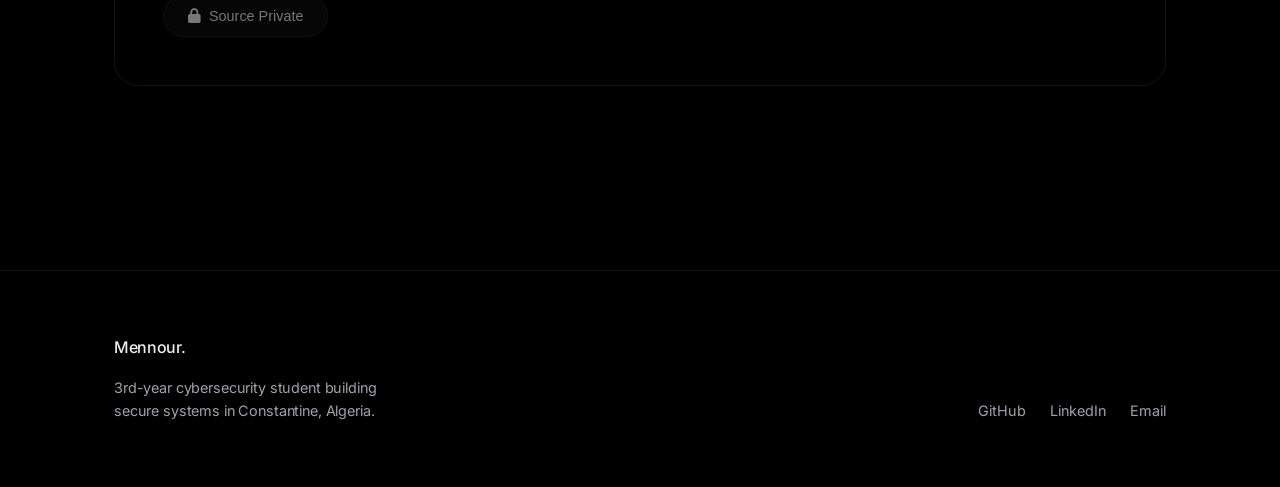
==== commit 655a2340: "feat: upgrade portfolio to hyper-modern bento-box architecture with glow effects" ====
--- a/index.html
+++ b/index.html
@@ -4,19 +4,12 @@
 <head>
     <meta charset="UTF-8">
     <meta name="viewport" content="width=device-width, initial-scale=1.0">
-    <title>Mennour Djamel Eddine - Cybersecurity Student</title>
+    <title>Mennour Djamel Eddine - Security Engineer</title>
 
     <!-- SEO & Metadata -->
     <meta name="description"
         content="Mennour Djamel Eddine — 3rd-year cybersecurity student specializing in SOC Engineering and defensive operations.">
-    <meta name="keywords" content="Mennour Djamel Eddine, cybersecurity, SOC Engineering, Algerian student, InfoSec">
     <link rel="canonical" href="https://mennour-djamel-eddine.github.io/">
-
-    <!-- Open Graph -->
-    <meta property="og:title" content="Mennour Djamel Eddine — Cybersecurity Student">
-    <meta property="og:description"
-        content="Learning journey and applied projects in SOC Engineering and Network Security.">
-    <meta property="og:type" content="website">
 
     <!-- CSS Dependencies -->
     <link href="https://cdnjs.cloudflare.com/ajax/libs/font-awesome/6.4.0/css/all.min.css" rel="stylesheet">
@@ -24,266 +17,179 @@
 </head>
 
 <body>
-    <!-- Clean Minimalist Navigation -->
+    <div class="bg-grid"></div>
+
+    <!-- Navigation -->
     <nav class="navbar">
-        <div class="container nav-container">
-            <a href="#home" class="logo">Mennour<span class="logo-dot">.</span></a>
-
-            <button class="mobile-toggle" aria-label="Toggle Menu">
-                <i class="fas fa-bars"></i>
-            </button>
-
+        <div class="nav-container">
+            <a href="#home" class="logo">Mennour Djamel Eddine</a>
             <ul class="nav-menu">
-                <li><a href="#home" class="nav-link active">Home</a></li>
+                <li><a href="#home" class="nav-link">Home</a></li>
                 <li><a href="#about" class="nav-link">About</a></li>
-                <li><a href="#expertise" class="nav-link">Expertise</a></li>
                 <li><a href="#projects" class="nav-link">Projects</a></li>
             </ul>
         </div>
     </nav>
 
-    <!-- Hero Section -->
+    <!-- Hero -->
     <section id="home" class="hero">
-        <div class="container">
-            <div class="hero-content reveal">
-                <div class="hero-badge">
-                    <i class="fas fa-shield-halved"></i>
-                    <span>Cybersecurity Student & SOC Enthusiast</span>
-                </div>
-                <h1>Securing Systems Through <span class="text-gradient">Continuous Learning</span></h1>
-                <p class="hero-description">
-                    I am a 3rd-year cybersecurity student dedicated to mastering defensive operations.
-                    Currently focused on Security Operations Center (SOC) Engineering, building practical security
-                    tools,
-                    and analyzing network threats.
-                </p>
-                <div class="hero-cta">
-                    <a href="#projects" class="btn btn-primary">
-                        View Projects
-                    </a>
-                    <a href="#contact" class="btn btn-secondary">
-                        <i class="fas fa-arrow-down"></i> Get in touch
-                    </a>
-                </div>
+        <div class="container reveal">
+            <div class="hero-glow"></div>
+            <div class="hero-badge">
+                <i class="fas fa-shield-halved"></i>
+                <span>SOC Engineering Focus</span>
+            </div>
+            <h1>Securing Systems. <br> <span class="text-gradient">Engineering Defense.</span></h1>
+            <p class="hero-description">
+                I am a 3rd-year cybersecurity student dedicated to mastering defensive operations, building practical
+                tools, and analyzing network threats.
+            </p>
+            <div class="hero-cta">
+                <a href="#projects" class="btn btn-primary">Systems & Projects</a>
+                <a href="mailto:djamel.eddine.mennour1@gmail.com" class="btn btn-secondary">Contact Me</a>
             </div>
         </div>
     </section>
 
-    <!-- About Section -->
-    <section id="about" class="section section-alt">
-        <div class="container">
-            <div class="overview-grid">
-                <div class="overview-text reveal">
-                    <span class="section-label">Academic Overview</span>
-                    <h2 class="section-title">Driven by Defensive Security</h2>
-                    <p>
-                        I am deeply passionate about the defensive side of operations. My primary objective is becoming
-                        a highly capable Security Operations Center (SOC) Engineer, focusing on actively monitoring,
-                        analyzing, and mitigating security incidents.
-                    </p>
-                    <p>
-                        Through my academic journey, I have built a strong foundation in programming, system
-                        architecture, and low-level methodologies. I strongly believe in hands-on learning—understanding
-                        how offensive tooling is built is the key to effectively defending against it.
-                    </p>
-                    <p>
-                        Currently, I am expanding my practical skills by designing advanced diagnostic projects,
-                        including specialized keyloggers for security research and developing Network Intrusion
-                        Detection Systems (NIDS).
-                    </p>
-                </div>
-
-                <div class="overview-stats reveal" style="transition-delay: 0.1s;">
-                    <br><br> <!-- Alignment spacer -->
-                    <div class="stats-grid">
-                        <div class="stat-card card">
-                            <div class="stat-value stat-number" data-target="3rd">3rd</div>
-                            <div class="stat-label">Year Student</div>
-                        </div>
-                        <div class="stat-card card">
-                            <div class="stat-value stat-number" data-target="3+">0</div>
-                            <div class="stat-label">Core Languages</div>
-                        </div>
-                        <div class="stat-card card">
-                            <div class="stat-value stat-number" data-target="100%">0</div>
-                            <div class="stat-label">Focus & Dedication</div>
-                        </div>
-                        <div class="stat-card card">
-                            <div class="stat-value stat-number" data-target="24/7">24/7</div>
-                            <div class="stat-label">Continuous Learning</div>
-                        </div>
-                    </div>
-                </div>
-            </div>
-        </div>
-    </section>
-
-    <!-- Expertise Section -->
-    <section id="expertise" class="section">
+    <!-- Bento Grid Section (About & Skills) -->
+    <section id="about" class="section">
         <div class="container">
             <div class="section-header reveal">
-                <span class="section-label">Technical Competencies</span>
-                <h2 class="section-title">Core Capabilities</h2>
-                <p class="section-desc">
-                    A blend of foundational computer science knowledge and specialized security practices.
-                </p>
-            </div>
-
-            <div class="skills-grid">
-                <!-- Skill 1 -->
-                <div class="skill-card card reveal">
-                    <div class="skill-icon">
-                        <i class="fas fa-radar"></i>
-                    </div>
-                    <h3>Security Focus</h3>
-                    <ul class="skill-list">
-                        <li><i class="fas fa-check"></i> SOC Engineering Foundations</li>
-                        <li><i class="fas fa-check"></i> Network Intrusion Detection</li>
-                        <li><i class="fas fa-check"></i> Defensive Security Principles</li>
-                        <li><i class="fas fa-check"></i> Malware Behavior Research</li>
-                    </ul>
-                </div>
-
-                <!-- Skill 2 -->
-                <div class="skill-card card reveal" style="transition-delay: 0.1s;">
-                    <div class="skill-icon">
-                        <i class="fas fa-code"></i>
-                    </div>
-                    <h3>Programming</h3>
-                    <ul class="skill-list">
-                        <li><i class="fas fa-check"></i> C Programming</li>
-                        <li><i class="fas fa-check"></i> Python Development</li>
-                        <li><i class="fas fa-check"></i> Java Software Engineering</li>
-                        <li><i class="fas fa-check"></i> Scripting for Automation</li>
-                    </ul>
-                </div>
-
-                <!-- Skill 3 -->
-                <div class="skill-card card reveal" style="transition-delay: 0.2s;">
-                    <div class="skill-icon">
-                        <i class="fas fa-layer-group"></i>
-                    </div>
-                    <h3>Tools & Infrastructure</h3>
-                    <ul class="skill-list">
-                        <li><i class="fas fa-check"></i> Git & Version Control</li>
-                        <li><i class="fas fa-check"></i> Linux System Administration</li>
-                        <li><i class="fas fa-check"></i> System Architecture Concepts</li>
-                        <li><i class="fas fa-check"></i> Defensive Tool Development</li>
-                    </ul>
-                </div>
+                <h2 class="section-title">Academic & Technical Profile</h2>
+                <p class="section-desc">A blend of foundational computer science knowledge and specialized defensive
+                    security practices.</p>
+            </div>
+
+            <div class="bento-grid" id="bento-container">
+
+                <!-- Main About Card -->
+                <div class="bento-card col-span-2 row-span-2 reveal bento-glow">
+                    <div class="icon-wrapper"><i class="fas fa-user-graduate"></i></div>
+                    <div class="bento-content" style="margin-top: auto; padding-top: 100px;">
+                        <h3>Driven by Defensive Security</h3>
+                        <p style="margin-bottom: 16px;">
+                            My primary objective is becoming a highly capable Security Operations Center (SOC) Engineer,
+                            focusing on actively monitoring, analyzing, and mitigating security incidents.
+                        </p>
+                        <p>
+                            Through my academic journey, I have built a strong foundation in low-level methodologies. I
+                            strongly believe in hands-on learning—understanding how offensive tooling is built is the
+                            key to effectively defending against it.
+                        </p>
+                    </div>
+                </div>
+
+                <!-- Core Stack Card -->
+                <div class="bento-card reveal bento-glow" style="transition-delay: 0.1s;">
+                    <div class="icon-wrapper"><i class="fas fa-code"></i></div>
+                    <div class="bento-content" style="margin-top: auto; padding-top: 80px;">
+                        <h3>Core Stack</h3>
+                        <ul class="minimal-list">
+                            <li>C Programming</li>
+                            <li>Python Development</li>
+                            <li>Java Software Engineering</li>
+                        </ul>
+                    </div>
+                </div>
+
+                <!-- Security Focus Card -->
+                <div class="bento-card reveal bento-glow" style="transition-delay: 0.2s;">
+                    <div class="icon-wrapper"><i class="fas fa-radar"></i></div>
+                    <div class="bento-content" style="margin-top: auto; padding-top: 80px;">
+                        <h3>Security Focus</h3>
+                        <ul class="minimal-list">
+                            <li>Network Intrusion Detection</li>
+                            <li>Malware Behavior Research</li>
+                            <li>Defensive Scripting</li>
+                        </ul>
+                    </div>
+                </div>
+
             </div>
         </div>
     </section>
 
     <!-- Projects Section -->
-    <section id="projects" class="section section-alt">
+    <section id="projects" class="section">
         <div class="container">
             <div class="section-header reveal">
-                <span class="section-label">Applied Research</span>
-                <h2 class="section-title">Current Projects</h2>
-                <p class="section-desc">
-                    Applying theoretical knowledge to build complex, low-level security implementations.
-                </p>
-            </div>
-
-            <div class="projects-grid">
+                <h2 class="section-title">Applied Research</h2>
+            </div>
+
+            <div class="showcase-grid">
+
                 <!-- Project 1 -->
-                <div class="project-card card reveal">
-                    <div class="project-header">
-                        <div class="project-icon">
-                            <i class="fas fa-keyboard"></i>
-                        </div>
-                        <span class="project-status">Public Research</span>
-                    </div>
-                    <h3 class="project-title">Advanced Windows Keylogger</h3>
-                    <p class="project-desc">
-                        Research and development of an advanced keylogger specifically targeting Windows environments.
-                        Implemented utilizing stealth methods and obfuscation techniques to bypass basic detection
-                        mechanisms,
-                        highly applicable for understanding advanced offensive techniques to improve defensive
-                        posturing.
-                    </p>
-                    <div class="project-tags">
-                        <span class="tag">Security Research</span>
-                        <span class="tag">Stealth Methods</span>
-                        <span class="tag">Windows Internals</span>
-                    </div>
-                    <div class="project-links">
+                <div class="showcase-card reveal">
+                    <div class="showcase-info">
+                        <div class="hero-badge" style="margin-bottom: 16px;">
+                            <i class="fab fa-windows"></i>
+                            <span>Public Research</span>
+                        </div>
+                        <h3 class="showcase-title">Advanced Windows Keylogger</h3>
+                        <p class="showcase-desc">
+                            Research and development of an advanced keylogger specifically targeting Windows
+                            environments. Implemented utilizing stealth methods and obfuscation techniques to bypass
+                            basic detection mechanisms, aiming to understand advanced offensive techniques for improved
+                            defensive posturing.
+                        </p>
+                        <div class="showcase-tags">
+                            <span class="showcase-tag">C/C++</span>
+                            <span class="showcase-tag">Windows API</span>
+                            <span class="showcase-tag">Stealth Methods</span>
+                        </div>
                         <a href="https://github.com/Mennour-Djamel-Eddine/Windows-Key-Logger" target="_blank"
-                            class="project-link">
-                            <i class="fab fa-github"></i> View Repository
+                            class="btn btn-secondary">
+                            <i class="fab fa-github"></i> View Source
                         </a>
                     </div>
+                    <div class="showcase-visual">
+                        <i class="fas fa-keyboard"></i>
+                    </div>
                 </div>
 
                 <!-- Project 2 -->
-                <div class="project-card card reveal" style="transition-delay: 0.1s;">
-                    <div class="project-header">
-                        <div class="project-icon">
-                            <i class="fas fa-server"></i>
-                        </div>
-                        <span class="project-status" style="background-color: #F3F4F6; color: #6B7280;">In
-                            Development</span>
-                    </div>
-                    <h3 class="project-title">Advanced NIDS</h3>
-                    <p class="project-desc">
-                        Currently developing an advanced Network Intrusion Detection System. Focused heavily on
-                        SOC engineering principles, analyzing local traffic patterns, detecting anomalies, and
-                        triggering
-                        actionable alerts on suspicious network activity in real-time.
-                    </p>
-                    <div class="project-tags">
-                        <span class="tag">Active Development</span>
-                        <span class="tag">SOC Engineering</span>
-                        <span class="tag">Network Defense</span>
-                    </div>
-                    <div class="project-links">
-                        <span class="project-link" style="color: var(--text-muted); cursor: default;">
-                            <i class="fas fa-lock"></i> Private Repository
-                        </span>
-                    </div>
-                </div>
+                <div class="showcase-card reveal">
+                    <div class="showcase-info">
+                        <div class="hero-badge" style="margin-bottom: 16px;">
+                            <i class="fas fa-shield-alt"></i>
+                            <span>In Development (Private)</span>
+                        </div>
+                        <h3 class="showcase-title">Advanced NIDS</h3>
+                        <p class="showcase-desc">
+                            Currently developing an advanced Network Intrusion Detection System. Focused heavily on SOC
+                            engineering principles, analyzing local traffic patterns, detecting anomalies, and
+                            triggering actionable alerts on suspicious network activity in real-time.
+                        </p>
+                        <div class="showcase-tags">
+                            <span class="showcase-tag">Python</span>
+                            <span class="showcase-tag">Packet Analysis</span>
+                            <span class="showcase-tag">SOC Engineering</span>
+                        </div>
+                        <button class="btn btn-secondary" style="opacity: 0.5; cursor: not-allowed;">
+                            <i class="fas fa-lock"></i> Source Private
+                        </button>
+                    </div>
+                    <div class="showcase-visual">
+                        <i class="fas fa-network-wired"></i>
+                    </div>
+                </div>
+
             </div>
         </div>
     </section>
 
-    <!-- Contact & Footer unified -->
-    <footer id="contact" class="footer">
-        <div class="container">
-            <div class="footer-top reveal">
-                <div>
-                    <a href="#home" class="logo" style="margin-bottom: 16px;">Mennour<span class="logo-dot">.</span></a>
-                    <p style="color: var(--text-secondary); max-width: 400px; font-size: 0.95rem;">
-                        A dedicated cybersecurity student focusing on SOC Engineering and robust digital protection
-                        through continuous academic pursuit.
-                    </p>
-                </div>
-
-                <div>
-                    <h4 style="margin-bottom: 16px; font-size: 0.95rem;">Contact & Profiles</h4>
-                    <div class="contact-item-details" style="margin-bottom: 16px;">
-                        <a href="mailto:djamel.eddine.mennour1@gmail.com"
-                            style="display: flex; align-items: center; gap: 8px;">
-                            <i class="fas fa-envelope" style="color: var(--text-muted)"></i>
-                            djamel.eddine.mennour1@gmail.com
-                        </a>
-                    </div>
-                    <div class="footer-socials">
-                        <a href="https://github.com/Mennour-Djamel-Eddine" target="_blank" rel="noopener noreferrer"
-                            class="social-link" aria-label="GitHub">
-                            <i class="fab fa-github"></i>
-                        </a>
-                        <a href="https://www.linkedin.com/in/djamel-eddine-mennour-9571222a3/" target="_blank"
-                            rel="noopener noreferrer" class="social-link" aria-label="LinkedIn">
-                            <i class="fab fa-linkedin-in"></i>
-                        </a>
-                    </div>
-                </div>
-            </div>
-
-            <div class="footer-bottom">
-                <p>&copy; 2026 Mennour Djamel Eddine. Built for the defensive future.</p>
-                <p>Location: Constantine, Algeria</p>
+    <!-- Footer -->
+    <footer class="footer">
+        <div class="container footer-content reveal">
+            <div class="footer-left">
+                <a href="#home" class="logo">Mennour.</a>
+                <p>3rd-year cybersecurity student building secure systems in Constantine, Algeria.</p>
+            </div>
+            <div class="footer-links">
+                <a href="https://github.com/Mennour-Djamel-Eddine" target="_blank" class="footer-link">GitHub</a>
+                <a href="https://www.linkedin.com/in/djamel-eddine-mennour-9571222a3/" target="_blank"
+                    class="footer-link">LinkedIn</a>
+                <a href="mailto:djamel.eddine.mennour1@gmail.com" class="footer-link">Email</a>
             </div>
         </div>
     </footer>
--- a/style.css
+++ b/style.css
@@ -1,34 +1,25 @@
-/* ========== CSS Reset & Base Variables ========== */
+/* ========== Hyper-Modern SaaS Reset & Base ========== */
 @import url('https://fonts.googleapis.com/css2?family=Inter:wght@300;400;500;600;700&display=swap');
 
 :root {
-    --bg-main: #FAFAFA;
-    --bg-surface: #FFFFFF;
-    --bg-alt: #F3F4F6;
-
-    --text-primary: #111827;
-    --text-secondary: #4B5563;
-    --text-muted: #9CA3AF;
-
-    --border-color: #E5E7EB;
-
-    --accent-primary: #2563EB;
-    /* Clean Blue */
-    --accent-hover: #1D4ED8;
-    --accent-light: #EFF6FF;
-
-    --shadow-sm: 0 1px 2px 0 rgba(0, 0, 0, 0.05);
-    --shadow-md: 0 4px 6px -1px rgba(0, 0, 0, 0.05), 0 2px 4px -1px rgba(0, 0, 0, 0.03);
-    --shadow-lg: 0 10px 15px -3px rgba(0, 0, 0, 0.05), 0 4px 6px -2px rgba(0, 0, 0, 0.03);
+    /* Linear/Vercel inspired dark mode */
+    --bg-main: #000000;
+    --bg-surface: rgba(255, 255, 255, 0.02);
+    --bg-surface-hover: rgba(255, 255, 255, 0.04);
+
+    --text-primary: #ededed;
+    --text-secondary: #a1a1aa;
+    --text-muted: #71717a;
+
+    --border-color: rgba(255, 255, 255, 0.08);
+    --border-hover: rgba(255, 255, 255, 0.15);
+
+    --accent-glow: rgba(255, 255, 255, 0.06);
 
     --font-sans: 'Inter', -apple-system, BlinkMacSystemFont, "Segoe UI", Roboto, Helvetica, Arial, sans-serif;
 
-    --transition-fast: 0.15s ease-in-out;
-    --transition-smooth: 0.3s cubic-bezier(0.4, 0, 0.2, 1);
-
-    --radius-md: 0.5rem;
-    --radius-lg: 1rem;
-    --radius-full: 9999px;
+    --transition-fast: 0.15s ease;
+    --transition-smooth: 0.4s cubic-bezier(0.16, 1, 0.3, 1);
 }
 
 * {
@@ -40,6 +31,7 @@
 html {
     scroll-behavior: smooth;
     font-size: 16px;
+    background-color: var(--bg-main);
 }
 
 body {
@@ -49,53 +41,71 @@
     line-height: 1.6;
     -webkit-font-smoothing: antialiased;
     -moz-osx-font-smoothing: grayscale;
-}
-
-/* Typography */
+    overflow-x: hidden;
+}
+
+/* Base Typography */
 h1,
 h2,
 h3,
 h4,
 h5,
 h6 {
-    font-weight: 700;
-    line-height: 1.2;
-    color: var(--text-primary);
-    letter-spacing: -0.02em;
-}
-
+    font-weight: 600;
+    line-height: 1.1;
+    color: var(--text-primary);
+    letter-spacing: -0.04em;
+}
+
+p {
+    letter-spacing: -0.01em;
+}
+
+/* Geometric Grid Background */
+.bg-grid {
+    position: fixed;
+    top: 0;
+    left: 0;
+    width: 100vw;
+    height: 100vh;
+    background-image: linear-gradient(var(--border-color) 1px, transparent 1px),
+        linear-gradient(90deg, var(--border-color) 1px, transparent 1px);
+    background-size: 64px 64px;
+    background-position: center top;
+    z-index: -2;
+    mask-image: linear-gradient(to bottom, black 0%, transparent 80%);
+    -webkit-mask-image: linear-gradient(to bottom, black 0%, transparent 80%);
+    opacity: 0.3;
+    pointer-events: none;
+}
+
+/* Gradient Text Emphases */
 .text-gradient {
-    background: linear-gradient(135deg, var(--text-primary) 0%, var(--accent-primary) 100%);
+    background: linear-gradient(135deg, #ffffff 0%, #71717a 100%);
     -webkit-background-clip: text;
     -webkit-text-fill-color: transparent;
     background-clip: text;
 }
 
 .container {
-    max-width: 1200px;
+    max-width: 1100px;
     margin: 0 auto;
     padding: 0 24px;
 }
 
 .section {
-    padding: 100px 0;
-}
-
-.section-alt {
-    background-color: var(--bg-surface);
-    border-top: 1px solid var(--border-color);
-    border-bottom: 1px solid var(--border-color);
-}
-
-/* Navigation */
+    padding: 120px 0;
+}
+
+/* Hyper-Minimal Navigation */
 .navbar {
     position: fixed;
     top: 0;
     left: 0;
     width: 100%;
-    background-color: rgba(255, 255, 255, 0.9);
-    backdrop-filter: blur(12px);
-    -webkit-backdrop-filter: blur(12px);
+    background-color: rgba(0, 0, 0, 0.5);
+    backdrop-filter: blur(16px);
+    -webkit-backdrop-filter: blur(16px);
     border-bottom: 1px solid transparent;
     z-index: 1000;
     transition: var(--transition-smooth);
@@ -103,29 +113,24 @@
 
 .navbar.scrolled {
     border-bottom: 1px solid var(--border-color);
-    box-shadow: var(--shadow-sm);
 }
 
 .nav-container {
     display: flex;
     justify-content: space-between;
     align-items: center;
-    height: 72px;
+    height: 64px;
+    padding: 0 32px;
+    max-width: 1200px;
+    margin: 0 auto;
 }
 
 .logo {
-    font-size: 1.25rem;
-    font-weight: 700;
+    font-size: 1rem;
+    font-weight: 500;
     color: var(--text-primary);
     text-decoration: none;
-    letter-spacing: -0.03em;
-    display: flex;
-    align-items: center;
-    gap: 8px;
-}
-
-.logo-dot {
-    color: var(--accent-primary);
+    letter-spacing: -0.02em;
 }
 
 .nav-menu {
@@ -137,8 +142,8 @@
 .nav-link {
     color: var(--text-secondary);
     text-decoration: none;
-    font-size: 0.9rem;
-    font-weight: 500;
+    font-size: 0.85rem;
+    font-weight: 400;
     transition: var(--transition-fast);
 }
 
@@ -147,15 +152,16 @@
     color: var(--text-primary);
 }
 
-/* Button Styles */
+/* Modern Buttons */
 .btn {
     display: inline-flex;
     align-items: center;
     justify-content: center;
     gap: 8px;
-    padding: 10px 20px;
-    border-radius: var(--radius-md);
-    font-size: 0.95rem;
+    padding: 12px 24px;
+    border-radius: 9999px;
+    /* Pill shape */
+    font-size: 0.9rem;
     font-weight: 500;
     text-decoration: none;
     transition: var(--transition-fast);
@@ -164,397 +170,360 @@
 }
 
 .btn-primary {
-    background-color: var(--text-primary);
-    color: #FFFFFF;
-    box-shadow: var(--shadow-sm);
+    background-color: #ffffff;
+    color: #000000;
 }
 
 .btn-primary:hover {
-    background-color: var(--accent-primary);
-    transform: translateY(-1px);
-    box-shadow: var(--shadow-md);
+    background-color: #e5e5e5;
+    transform: scale(1.02);
 }
 
 .btn-secondary {
-    background-color: var(--bg-surface);
+    background-color: rgba(255, 255, 255, 0.05);
     color: var(--text-primary);
     border-color: var(--border-color);
-    box-shadow: var(--shadow-sm);
 }
 
 .btn-secondary:hover {
-    background-color: var(--bg-alt);
-    border-color: #D1D5DB;
+    background-color: rgba(255, 255, 255, 0.1);
+    border-color: var(--border-hover);
 }
 
 /* Hero Section */
 .hero {
-    min-height: 90vh;
-    display: flex;
-    align-items: center;
-    padding-top: 72px;
-    /* Offset for fixed nav */
-    background: radial-gradient(circle at top center, var(--accent-light) 0%, var(--bg-main) 60%);
-}
-
-.hero-content {
-    max-width: 800px;
+    min-height: 100vh;
+    display: flex;
+    flex-direction: column;
+    justify-content: center;
+    align-items: center;
+    text-align: center;
+    padding-top: 64px;
+    position: relative;
+}
+
+.hero-glow {
+    position: absolute;
+    top: 50%;
+    left: 50%;
+    width: 600px;
+    height: 600px;
+    transform: translate(-50%, -50%);
+    background: radial-gradient(circle, rgba(255, 255, 255, 0.05) 0%, transparent 60%);
+    z-index: -1;
+    pointer-events: none;
 }
 
 .hero-badge {
     display: inline-flex;
     align-items: center;
-    gap: 6px;
-    padding: 6px 14px;
+    gap: 8px;
+    padding: 6px 16px;
     background-color: var(--bg-surface);
     border: 1px solid var(--border-color);
-    border-radius: var(--radius-full);
+    border-radius: 9999px;
     font-size: 0.8rem;
-    font-weight: 500;
-    color: var(--text-secondary);
+    color: var(--text-secondary);
+    margin-bottom: 32px;
+}
+
+.hero-badge i {
+    font-size: 0.7rem;
+    color: var(--text-primary);
+}
+
+.hero h1 {
+    font-size: clamp(3rem, 7vw, 6rem);
+    letter-spacing: -0.06em;
     margin-bottom: 24px;
-    box-shadow: var(--shadow-sm);
-}
-
-.hero-badge i {
-    color: var(--accent-primary);
-}
-
-.hero h1 {
-    font-size: clamp(2.5rem, 5vw, 4rem);
-    margin-bottom: 20px;
+    max-width: 900px;
 }
 
 .hero-description {
-    font-size: 1.125rem;
-    color: var(--text-secondary);
-    max-width: 640px;
-    margin-bottom: 40px;
-    line-height: 1.7;
+    font-size: 1.15rem;
+    color: var(--text-secondary);
+    max-width: 600px;
+    margin: 0 auto 48px;
+    line-height: 1.6;
+    font-weight: 400;
 }
 
 .hero-cta {
     display: flex;
     gap: 16px;
-    flex-wrap: wrap;
+    justify-content: center;
 }
 
 /* Section Headers */
 .section-header {
-    margin-bottom: 56px;
-    max-width: 600px;
-}
-
-.section-label {
-    font-size: 0.875rem;
-    font-weight: 600;
-    text-transform: uppercase;
-    letter-spacing: 0.05em;
-    color: var(--accent-primary);
-    margin-bottom: 12px;
-    display: block;
+    margin-bottom: 64px;
 }
 
 .section-title {
-    font-size: clamp(2rem, 3vw, 2.5rem);
+    font-size: clamp(2rem, 4vw, 3rem);
     margin-bottom: 16px;
 }
 
 .section-desc {
     font-size: 1.1rem;
     color: var(--text-secondary);
-}
-
-/* Cards global */
-.card {
-    background-color: var(--bg-surface);
+    max-width: 500px;
+}
+
+/* Bento Box Grid (Linear Style) */
+.bento-grid {
+    display: grid;
+    grid-template-columns: repeat(3, 1fr);
+    grid-template-rows: repeat(2, minmax(280px, auto));
+    gap: 24px;
+}
+
+.bento-card {
+    background-color: transparent;
     border: 1px solid var(--border-color);
-    border-radius: var(--radius-lg);
-    box-shadow: var(--shadow-sm);
-    transition: var(--transition-smooth);
-}
-
-.card:hover {
-    box-shadow: var(--shadow-md);
-    border-color: #D1D5DB;
-    transform: translateY(-2px);
-}
-
-/* About / Overview */
-.overview-grid {
-    display: grid;
-    grid-template-columns: 1fr 1fr;
-    gap: 48px;
-    align-items: start;
-}
-
-.overview-text p {
-    color: var(--text-secondary);
-    margin-bottom: 20px;
-    font-size: 1.05rem;
-}
-
-.stats-grid {
-    display: grid;
-    grid-template-columns: repeat(2, 1fr);
-    gap: 20px;
-    margin-top: 40px;
-}
-
-.stat-card {
-    padding: 24px;
-    text-align: center;
-}
-
-.stat-value {
-    font-size: 2.5rem;
-    font-weight: 700;
-    color: var(--text-primary);
-    margin-bottom: 8px;
-}
-
-.stat-label {
-    font-size: 0.9rem;
-    color: var(--text-secondary);
-    font-weight: 500;
-}
-
-/* Skills */
-.skills-grid {
-    display: grid;
-    grid-template-columns: repeat(auto-fill, minmax(300px, 1fr));
-    gap: 24px;
-}
-
-.skill-card {
-    padding: 32px;
-}
-
-.skill-icon {
+    border-radius: 24px;
+    padding: 40px;
+    position: relative;
+    overflow: hidden;
+    display: flex;
+    flex-direction: column;
+    justify-content: flex-end;
+    transition: border-color var(--transition-smooth);
+}
+
+/* Mac-like subtle gradient backgrounds */
+.bento-card::before {
+    content: '';
+    position: absolute;
+    top: 0;
+    left: 0;
+    right: 0;
+    bottom: 0;
+    background: linear-gradient(180deg, rgba(255, 255, 255, 0.02) 0%, rgba(255, 255, 255, 0) 100%);
+    z-index: 0;
+}
+
+/* Mouse Glow Effect set by JS */
+.bento-card::after {
+    content: '';
+    position: absolute;
+    top: 0;
+    left: 0;
+    right: 0;
+    bottom: 0;
+    background: radial-gradient(600px circle at var(--mouse-x, -500px) var(--mouse-y, -500px), var(--accent-glow), transparent 40%);
+    z-index: 1;
+    opacity: 0;
+    transition: opacity 0.5s;
+    pointer-events: none;
+}
+
+.bento-card:hover::after {
+    opacity: 1;
+}
+
+.bento-card:hover {
+    border-color: var(--border-hover);
+}
+
+.bento-content {
+    position: relative;
+    z-index: 2;
+}
+
+.col-span-2 {
+    grid-column: span 2;
+}
+
+.row-span-2 {
+    grid-row: span 2;
+}
+
+/* Specific Card Styling */
+.bento-card .icon-wrapper {
+    position: absolute;
+    top: 32px;
+    left: 32px;
     width: 48px;
     height: 48px;
-    background-color: var(--accent-light);
-    color: var(--accent-primary);
-    border-radius: var(--radius-md);
+    background: rgba(255, 255, 255, 0.05);
+    border: 1px solid var(--border-color);
+    border-radius: 12px;
     display: flex;
     align-items: center;
     justify-content: center;
     font-size: 1.25rem;
-    margin-bottom: 24px;
-}
-
-.skill-card h3 {
-    font-size: 1.25rem;
+    color: var(--text-primary);
+}
+
+.bento-card h3 {
+    font-size: 1.5rem;
+    margin-bottom: 12px;
+}
+
+.bento-card p {
+    color: var(--text-secondary);
+    font-size: 1rem;
+    line-height: 1.6;
+}
+
+.bento-card .stat-value {
+    font-size: 4rem;
+    font-weight: 600;
+    letter-spacing: -0.05em;
+    color: var(--text-primary);
+    line-height: 1;
+    margin-bottom: 8px;
+}
+
+/* List variants inside bento */
+.minimal-list {
+    list-style: none;
+    display: flex;
+    flex-direction: column;
+    gap: 12px;
+}
+
+.minimal-list li {
+    display: flex;
+    align-items: center;
+    gap: 12px;
+    color: var(--text-secondary);
+    font-size: 0.95rem;
+}
+
+.minimal-list li::before {
+    content: '';
+    width: 6px;
+    height: 6px;
+    border-radius: 50%;
+    background-color: var(--text-muted);
+}
+
+/* Projects Showcase */
+.showcase-grid {
+    display: flex;
+    flex-direction: column;
+    gap: 32px;
+}
+
+.showcase-card {
+    display: grid;
+    grid-template-columns: 1fr 1.5fr;
+    gap: 48px;
+    padding: 48px;
+    background-color: transparent;
+    border: 1px solid var(--border-color);
+    border-radius: 24px;
+    align-items: center;
+    transition: var(--transition-smooth);
+    position: relative;
+    overflow: hidden;
+}
+
+.showcase-card:hover {
+    border-color: var(--border-hover);
+}
+
+.showcase-info {
+    position: relative;
+    z-index: 2;
+}
+
+.showcase-title {
+    font-size: 2rem;
     margin-bottom: 16px;
 }
 
-.skill-list {
-    list-style: none;
-}
-
-.skill-list li {
-    display: flex;
-    align-items: center;
-    gap: 12px;
-    color: var(--text-secondary);
-    margin-bottom: 12px;
-    font-size: 0.95rem;
-}
-
-.skill-list li i {
-    color: var(--text-muted);
-    font-size: 0.8rem;
-}
-
-/* Projects */
-.projects-grid {
-    display: grid;
-    grid-template-columns: repeat(auto-fill, minmax(340px, 1fr));
-    gap: 32px;
-}
-
-.project-card {
-    display: flex;
-    flex-direction: column;
-    height: 100%;
-    padding: 32px;
-}
-
-.project-header {
-    display: flex;
-    justify-content: space-between;
-    align-items: flex-start;
-    margin-bottom: 24px;
-}
-
-.project-icon {
-    width: 44px;
-    height: 44px;
-    background-color: var(--bg-alt);
-    border: 1px solid var(--border-color);
-    border-radius: var(--radius-md);
-    display: flex;
-    align-items: center;
-    justify-content: center;
-    color: var(--text-primary);
-    font-size: 1.2rem;
-}
-
-.project-status {
-    font-size: 0.75rem;
-    font-weight: 600;
-    padding: 4px 10px;
-    border-radius: var(--radius-full);
-    background-color: var(--accent-light);
-    color: var(--accent-primary);
-}
-
-.project-title {
-    font-size: 1.25rem;
-    margin-bottom: 12px;
-}
-
-.project-desc {
-    color: var(--text-secondary);
-    font-size: 0.95rem;
-    margin-bottom: 24px;
-    flex: 1;
-}
-
-.project-tags {
+.showcase-desc {
+    color: var(--text-secondary);
+    font-size: 1.05rem;
+    margin-bottom: 32px;
+}
+
+.showcase-tags {
     display: flex;
     flex-wrap: wrap;
     gap: 8px;
-    margin-bottom: 24px;
-}
-
-.tag {
+    margin-bottom: 32px;
+}
+
+.showcase-tag {
     font-size: 0.75rem;
-    font-weight: 500;
-    padding: 4px 10px;
-    background-color: var(--bg-alt);
-    color: var(--text-secondary);
-    border-radius: var(--radius-md);
+    padding: 6px 12px;
+    background: rgba(255, 255, 255, 0.05);
     border: 1px solid var(--border-color);
-}
-
-.project-links {
-    display: flex;
-    gap: 16px;
-    padding-top: 16px;
+    border-radius: 9999px;
+    color: var(--text-secondary);
+}
+
+.showcase-visual {
+    position: relative;
+    width: 100%;
+    height: 300px;
+    background: rgba(255, 255, 255, 0.02);
+    border: 1px solid var(--border-color);
+    border-radius: 16px;
+    display: flex;
+    align-items: center;
+    justify-content: center;
+    overflow: hidden;
+}
+
+.showcase-visual i {
+    font-size: 4rem;
+    color: rgba(255, 255, 255, 0.1);
+}
+
+/* Footer Minimal */
+.footer {
+    padding: 64px 0;
     border-top: 1px solid var(--border-color);
-}
-
-.project-link {
-    display: flex;
-    align-items: center;
-    gap: 6px;
+    margin-top: 64px;
+}
+
+.footer-content {
+    display: flex;
+    justify-content: space-between;
+    align-items: flex-end;
+}
+
+.footer-left p {
+    color: var(--text-secondary);
+    font-size: 0.9rem;
+    margin-top: 16px;
+    max-width: 300px;
+}
+
+.footer-links {
+    display: flex;
+    gap: 24px;
+}
+
+.footer-link {
     color: var(--text-secondary);
     text-decoration: none;
     font-size: 0.9rem;
-    font-weight: 500;
     transition: var(--transition-fast);
 }
 
-.project-link:hover {
-    color: var(--text-primary);
-}
-
-/* Contact */
-.contact-grid {
-    display: grid;
-    grid-template-columns: 1fr 1fr;
-    gap: 64px;
-}
-
-.contact-info .contact-item {
-    display: flex;
-    align-items: center;
-    gap: 16px;
-    padding: 20px;
-    margin-bottom: 16px;
-}
-
-.contact-item-icon {
-    width: 40px;
-    height: 40px;
-    background-color: var(--bg-alt);
-    color: var(--text-primary);
-    border-radius: var(--radius-full);
-    display: flex;
-    align-items: center;
-    justify-content: center;
-    border: 1px solid var(--border-color);
-}
-
-.contact-item-details h4 {
-    font-size: 0.95rem;
-    margin-bottom: 2px;
-}
-
-.contact-item-details p {
-    color: var(--text-secondary);
-    font-size: 0.9rem;
-}
-
-.contact-item-details a {
-    color: var(--text-secondary);
-    text-decoration: none;
-    transition: var(--transition-fast);
-}
-
-.contact-item-details a:hover {
-    color: var(--accent-primary);
-}
-
-/* Footer */
-.footer {
-    padding: 64px 0 32px;
-    background-color: var(--bg-surface);
-    border-top: 1px solid var(--border-color);
-}
-
-.footer-top {
-    display: flex;
-    justify-content: space-between;
-    align-items: center;
-    margin-bottom: 48px;
-}
-
-.footer-socials {
-    display: flex;
-    gap: 12px;
-}
-
-.social-link {
-    width: 36px;
-    height: 36px;
-    display: flex;
-    align-items: center;
-    justify-content: center;
-    border-radius: var(--radius-md);
-    color: var(--text-secondary);
-    border: 1px solid var(--border-color);
-    transition: var(--transition-fast);
-    text-decoration: none;
-}
-
-.social-link:hover {
-    color: var(--text-primary);
-    background-color: var(--bg-alt);
-}
-
-.footer-bottom {
-    padding-top: 32px;
-    border-top: 1px solid var(--border-color);
-    display: flex;
-    justify-content: space-between;
-    align-items: center;
-    color: var(--text-muted);
-    font-size: 0.875rem;
-}
-
-/* Mobile Sidebar & Toggle */
+.footer-link:hover {
+    color: var(--text-primary);
+}
+
+/* Animations */
+.reveal {
+    opacity: 0;
+    transform: translateY(20px);
+    transition: opacity 0.8s cubic-bezier(0.16, 1, 0.3, 1), transform 0.8s cubic-bezier(0.16, 1, 0.3, 1);
+}
+
+.reveal.active {
+    opacity: 1;
+    transform: translateY(0);
+}
+
+/* Mobile */
 .mobile-toggle {
     display: none;
     background: none;
@@ -564,66 +533,43 @@
     cursor: pointer;
 }
 
-/* Transitions for scroll reveal */
-.reveal {
-    opacity: 0;
-    transform: translateY(20px);
-    transition: opacity 0.6s ease-out, transform 0.6s ease-out;
-}
-
-.reveal.active {
-    opacity: 1;
-    transform: translateY(0);
-}
-
-/* Responsive */
 @media (max-width: 1024px) {
-    .overview-grid {
+    .bento-grid {
+        grid-template-columns: repeat(2, 1fr);
+    }
+
+    .col-span-2 {
+        grid-column: span 1;
+    }
+
+    .showcase-card {
         grid-template-columns: 1fr;
-    }
-
-    .contact-grid {
+        padding: 32px;
+        gap: 32px;
+    }
+
+    .showcase-visual {
+        order: -1;
+        height: 200px;
+    }
+}
+
+@media (max-width: 768px) {
+    .bento-grid {
         grid-template-columns: 1fr;
     }
-}
-
-@media (max-width: 768px) {
+
+    .hero h1 {
+        font-size: clamp(2.5rem, 10vw, 3.5rem);
+    }
+
     .nav-menu {
-        position: fixed;
-        top: 72px;
-        left: 0;
-        width: 100%;
-        background-color: var(--bg-surface);
-        border-bottom: 1px solid var(--border-color);
+        display: none;
+    }
+
+    .footer-content {
         flex-direction: column;
-        gap: 0;
-        transform: translateY(-100%);
-        opacity: 0;
-        pointer-events: none;
-        transition: var(--transition-smooth);
-        box-shadow: var(--shadow-md);
-    }
-
-    .nav-menu.active {
-        transform: translateY(0);
-        opacity: 1;
-        pointer-events: all;
-    }
-
-    .nav-link {
-        display: block;
-        padding: 20px 24px;
-        border-bottom: 1px solid var(--border-color);
-    }
-
-    .mobile-toggle {
-        display: block;
-    }
-
-    .footer-top,
-    .footer-bottom {
-        flex-direction: column;
-        gap: 24px;
-        text-align: center;
+        align-items: flex-start;
+        gap: 32px;
     }
 }
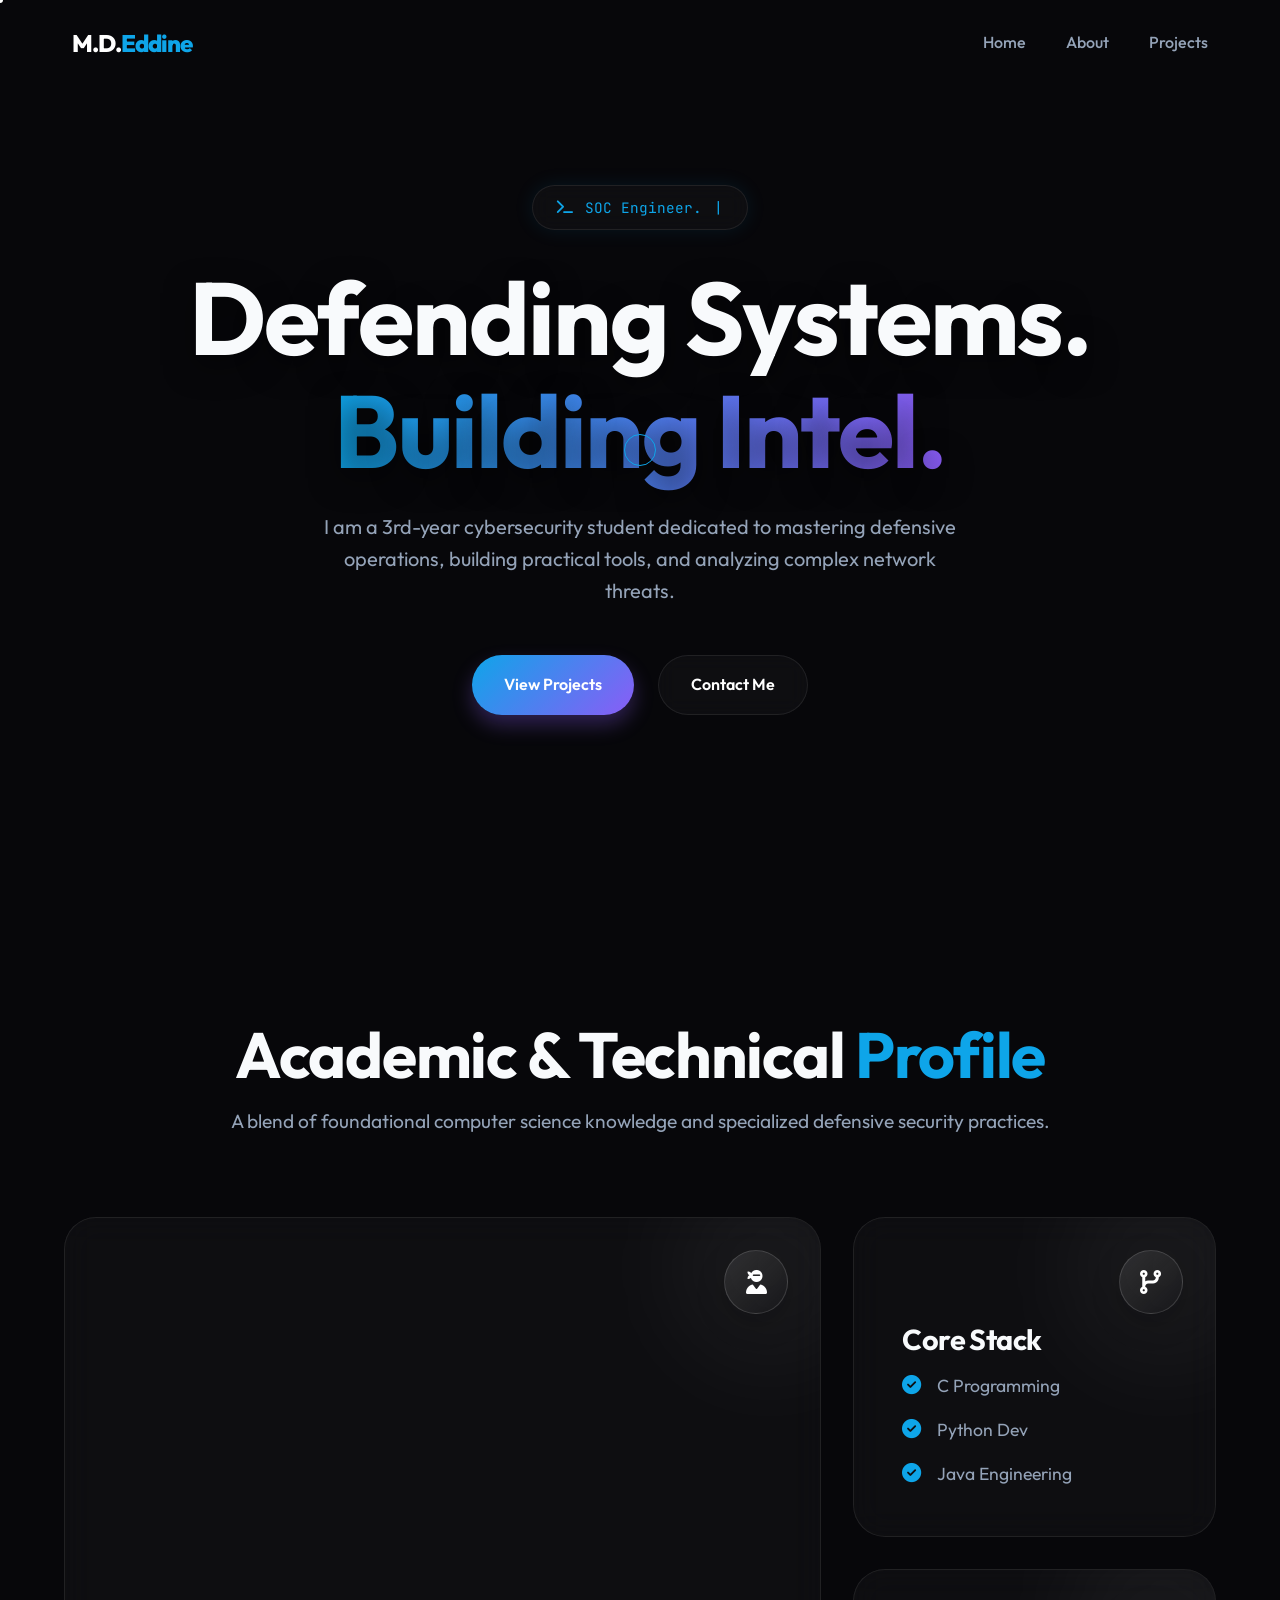
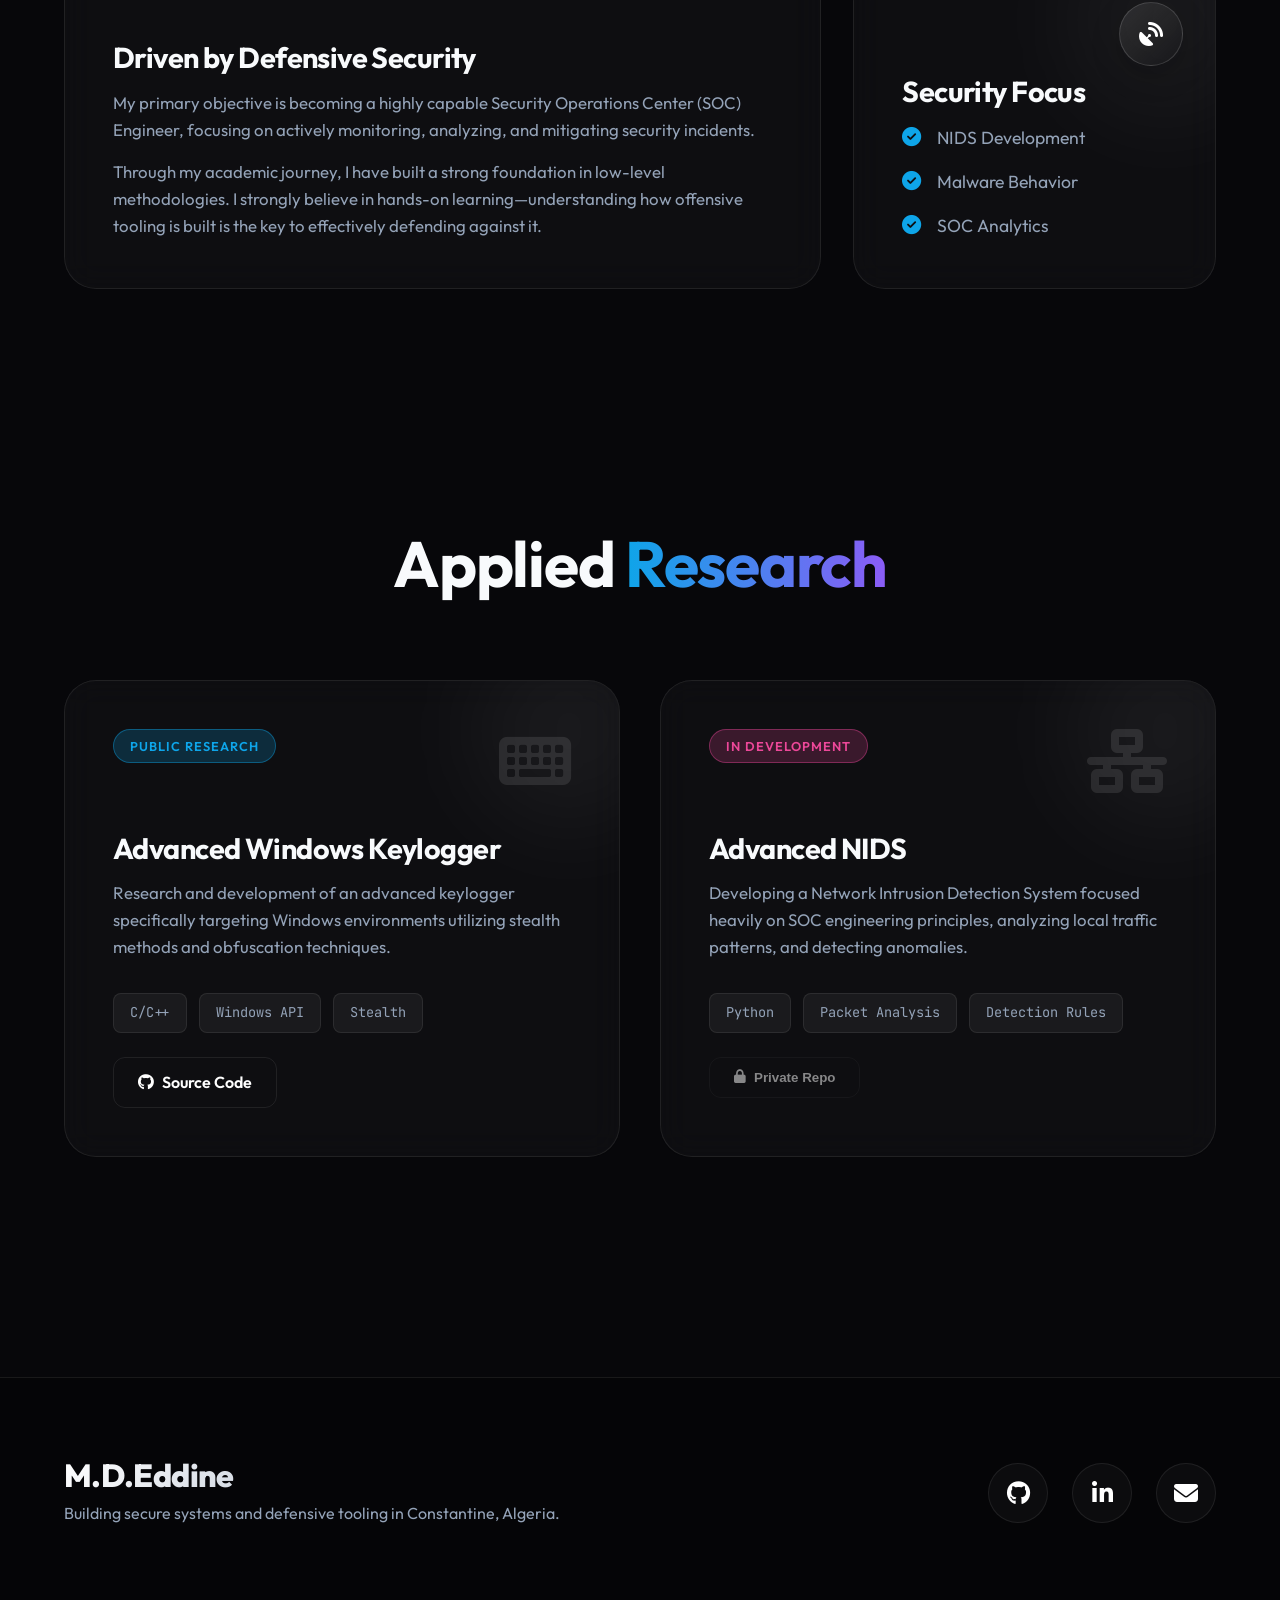
==== commit ab1aa628: "feat: complete vibrant creative overhaul with custom cursor and glassmorphism" ====
--- a/index.html
+++ b/index.html
@@ -4,7 +4,7 @@
 <head>
     <meta charset="UTF-8">
     <meta name="viewport" content="width=device-width, initial-scale=1.0">
-    <title>Mennour Djamel Eddine - Security Engineer</title>
+    <title>Mennour Djamel Eddine - Security Developer</title>
 
     <!-- SEO & Metadata -->
     <meta name="description"
@@ -17,12 +17,21 @@
 </head>
 
 <body>
-    <div class="bg-grid"></div>
+    <!-- Custom Interactive Cursor -->
+    <div class="cursor-dot"></div>
+    <div class="cursor-ring"></div>
+
+    <!-- Vibrant Animated Background Blobs -->
+    <div class="bg-animated">
+        <div class="blob blob-1"></div>
+        <div class="blob blob-2"></div>
+        <div class="blob blob-3"></div>
+    </div>
 
     <!-- Navigation -->
     <nav class="navbar">
         <div class="nav-container">
-            <a href="#home" class="logo">Mennour Djamel Eddine</a>
+            <a href="#home" class="logo">M.D.<span class="text-accent">Eddine</span></a>
             <ul class="nav-menu">
                 <li><a href="#home" class="nav-link">Home</a></li>
                 <li><a href="#about" class="nav-link">About</a></li>
@@ -34,38 +43,42 @@
     <!-- Hero -->
     <section id="home" class="hero">
         <div class="container reveal">
-            <div class="hero-glow"></div>
             <div class="hero-badge">
-                <i class="fas fa-shield-halved"></i>
-                <span>SOC Engineering Focus</span>
-            </div>
-            <h1>Securing Systems. <br> <span class="text-gradient">Engineering Defense.</span></h1>
+                <i class="fas fa-terminal"></i>
+                <span id="typewriter"></span><span class="cursor-blink">|</span>
+            </div>
+            <h1>Defending Systems. <br> <span class="text-gradient">Building Intel.</span></h1>
             <p class="hero-description">
-                I am a 3rd-year cybersecurity student dedicated to mastering defensive operations, building practical
-                tools, and analyzing network threats.
+                I am a 3rd-year cybersecurity student dedicated to mastering defensive operations,
+                building practical tools, and analyzing complex network threats.
             </p>
             <div class="hero-cta">
-                <a href="#projects" class="btn btn-primary">Systems & Projects</a>
-                <a href="mailto:djamel.eddine.mennour1@gmail.com" class="btn btn-secondary">Contact Me</a>
+                <a href="#projects" class="btn btn-primary magnetic-btn">
+                    <span>View Projects</span>
+                </a>
+                <a href="#contact" class="btn btn-secondary magnetic-btn">
+                    <span>Contact Me</span>
+                </a>
             </div>
         </div>
     </section>
 
-    <!-- Bento Grid Section (About & Skills) -->
+    <!-- Glassmorphic Grid Section (About & Skills) -->
     <section id="about" class="section">
         <div class="container">
             <div class="section-header reveal">
-                <h2 class="section-title">Academic & Technical Profile</h2>
+                <h2 class="section-title">Academic & Technical <span class="text-accent">Profile</span></h2>
                 <p class="section-desc">A blend of foundational computer science knowledge and specialized defensive
                     security practices.</p>
             </div>
 
-            <div class="bento-grid" id="bento-container">
+            <div class="glass-grid">
 
                 <!-- Main About Card -->
-                <div class="bento-card col-span-2 row-span-2 reveal bento-glow">
-                    <div class="icon-wrapper"><i class="fas fa-user-graduate"></i></div>
-                    <div class="bento-content" style="margin-top: auto; padding-top: 100px;">
+                <div class="glass-card col-span-2 row-span-2 reveal tilt-card">
+                    <div class="card-glow"></div>
+                    <div class="icon-wrapper glass-icon"><i class="fas fa-user-ninja"></i></div>
+                    <div class="card-content">
                         <h3>Driven by Defensive Security</h3>
                         <p style="margin-bottom: 16px;">
                             My primary objective is becoming a highly capable Security Operations Center (SOC) Engineer,
@@ -80,27 +93,29 @@
                 </div>
 
                 <!-- Core Stack Card -->
-                <div class="bento-card reveal bento-glow" style="transition-delay: 0.1s;">
-                    <div class="icon-wrapper"><i class="fas fa-code"></i></div>
-                    <div class="bento-content" style="margin-top: auto; padding-top: 80px;">
+                <div class="glass-card reveal tilt-card" style="transition-delay: 0.1s;">
+                    <div class="card-glow"></div>
+                    <div class="icon-wrapper glass-icon"><i class="fas fa-code-branch"></i></div>
+                    <div class="card-content">
                         <h3>Core Stack</h3>
-                        <ul class="minimal-list">
-                            <li>C Programming</li>
-                            <li>Python Development</li>
-                            <li>Java Software Engineering</li>
+                        <ul class="fancy-list">
+                            <li><i class="fas fa-check-circle"></i> C Programming</li>
+                            <li><i class="fas fa-check-circle"></i> Python Dev</li>
+                            <li><i class="fas fa-check-circle"></i> Java Engineering</li>
                         </ul>
                     </div>
                 </div>
 
                 <!-- Security Focus Card -->
-                <div class="bento-card reveal bento-glow" style="transition-delay: 0.2s;">
-                    <div class="icon-wrapper"><i class="fas fa-radar"></i></div>
-                    <div class="bento-content" style="margin-top: auto; padding-top: 80px;">
+                <div class="glass-card reveal tilt-card" style="transition-delay: 0.2s;">
+                    <div class="card-glow"></div>
+                    <div class="icon-wrapper glass-icon"><i class="fas fa-satellite-dish"></i></div>
+                    <div class="card-content">
                         <h3>Security Focus</h3>
-                        <ul class="minimal-list">
-                            <li>Network Intrusion Detection</li>
-                            <li>Malware Behavior Research</li>
-                            <li>Defensive Scripting</li>
+                        <ul class="fancy-list">
+                            <li><i class="fas fa-check-circle"></i> NIDS Development</li>
+                            <li><i class="fas fa-check-circle"></i> Malware Behavior</li>
+                            <li><i class="fas fa-check-circle"></i> SOC Analytics</li>
                         </ul>
                     </div>
                 </div>
@@ -113,65 +128,58 @@
     <section id="projects" class="section">
         <div class="container">
             <div class="section-header reveal">
-                <h2 class="section-title">Applied Research</h2>
-            </div>
-
-            <div class="showcase-grid">
+                <h2 class="section-title">Applied <span class="text-gradient">Research</span></h2>
+            </div>
+
+            <div class="project-grid">
 
                 <!-- Project 1 -->
-                <div class="showcase-card reveal">
-                    <div class="showcase-info">
-                        <div class="hero-badge" style="margin-bottom: 16px;">
-                            <i class="fab fa-windows"></i>
-                            <span>Public Research</span>
-                        </div>
-                        <h3 class="showcase-title">Advanced Windows Keylogger</h3>
-                        <p class="showcase-desc">
+                <div class="glass-card project-card tilt-card reveal">
+                    <div class="card-glow"></div>
+                    <div class="project-header">
+                        <div class="project-badge bg-public">Public Research</div>
+                        <i class="fas fa-keyboard project-huge-icon"></i>
+                    </div>
+                    <div class="card-content">
+                        <h3 class="project-title">Advanced Windows Keylogger</h3>
+                        <p class="project-desc">
                             Research and development of an advanced keylogger specifically targeting Windows
-                            environments. Implemented utilizing stealth methods and obfuscation techniques to bypass
-                            basic detection mechanisms, aiming to understand advanced offensive techniques for improved
-                            defensive posturing.
-                        </p>
-                        <div class="showcase-tags">
-                            <span class="showcase-tag">C/C++</span>
-                            <span class="showcase-tag">Windows API</span>
-                            <span class="showcase-tag">Stealth Methods</span>
+                            environments utilizing stealth methods and obfuscation techniques.
+                        </p>
+                        <div class="project-tags">
+                            <span class="tag">C/C++</span>
+                            <span class="tag">Windows API</span>
+                            <span class="tag">Stealth</span>
                         </div>
                         <a href="https://github.com/Mennour-Djamel-Eddine/Windows-Key-Logger" target="_blank"
-                            class="btn btn-secondary">
-                            <i class="fab fa-github"></i> View Source
+                            class="btn btn-outline" style="margin-top:24px;">
+                            <i class="fab fa-github"></i> Source Code
                         </a>
                     </div>
-                    <div class="showcase-visual">
-                        <i class="fas fa-keyboard"></i>
-                    </div>
                 </div>
 
                 <!-- Project 2 -->
-                <div class="showcase-card reveal">
-                    <div class="showcase-info">
-                        <div class="hero-badge" style="margin-bottom: 16px;">
-                            <i class="fas fa-shield-alt"></i>
-                            <span>In Development (Private)</span>
+                <div class="glass-card project-card tilt-card reveal" style="transition-delay: 0.2s;">
+                    <div class="card-glow"></div>
+                    <div class="project-header">
+                        <div class="project-badge bg-private">In Development</div>
+                        <i class="fas fa-network-wired project-huge-icon"></i>
+                    </div>
+                    <div class="card-content">
+                        <h3 class="project-title">Advanced NIDS</h3>
+                        <p class="project-desc">
+                            Developing a Network Intrusion Detection System focused heavily on SOC engineering
+                            principles, analyzing local traffic patterns, and detecting anomalies.
+                        </p>
+                        <div class="project-tags">
+                            <span class="tag">Python</span>
+                            <span class="tag">Packet Analysis</span>
+                            <span class="tag">Detection Rules</span>
                         </div>
-                        <h3 class="showcase-title">Advanced NIDS</h3>
-                        <p class="showcase-desc">
-                            Currently developing an advanced Network Intrusion Detection System. Focused heavily on SOC
-                            engineering principles, analyzing local traffic patterns, detecting anomalies, and
-                            triggering actionable alerts on suspicious network activity in real-time.
-                        </p>
-                        <div class="showcase-tags">
-                            <span class="showcase-tag">Python</span>
-                            <span class="showcase-tag">Packet Analysis</span>
-                            <span class="showcase-tag">SOC Engineering</span>
-                        </div>
-                        <button class="btn btn-secondary" style="opacity: 0.5; cursor: not-allowed;">
-                            <i class="fas fa-lock"></i> Source Private
+                        <button class="btn btn-outline disabled" style="margin-top:24px;">
+                            <i class="fas fa-lock"></i> Private Repo
                         </button>
                     </div>
-                    <div class="showcase-visual">
-                        <i class="fas fa-network-wired"></i>
-                    </div>
                 </div>
 
             </div>
@@ -179,21 +187,24 @@
     </section>
 
     <!-- Footer -->
-    <footer class="footer">
+    <footer id="contact" class="footer">
         <div class="container footer-content reveal">
             <div class="footer-left">
-                <a href="#home" class="logo">Mennour.</a>
-                <p>3rd-year cybersecurity student building secure systems in Constantine, Algeria.</p>
+                <h2 class="footer-logo">M.D.Eddine</h2>
+                <p>Building secure systems and defensive tooling in Constantine, Algeria.</p>
             </div>
             <div class="footer-links">
-                <a href="https://github.com/Mennour-Djamel-Eddine" target="_blank" class="footer-link">GitHub</a>
+                <a href="https://github.com/Mennour-Djamel-Eddine" target="_blank" class="footer-icon hover-bounce"><i
+                        class="fab fa-github"></i></a>
                 <a href="https://www.linkedin.com/in/djamel-eddine-mennour-9571222a3/" target="_blank"
-                    class="footer-link">LinkedIn</a>
-                <a href="mailto:djamel.eddine.mennour1@gmail.com" class="footer-link">Email</a>
+                    class="footer-icon hover-bounce"><i class="fab fa-linkedin-in"></i></a>
+                <a href="mailto:djamel.eddine.mennour1@gmail.com" class="footer-icon hover-bounce"><i
+                        class="fas fa-envelope"></i></a>
             </div>
         </div>
     </footer>
 
+    <!-- Three.js could be added here in the future for even more crazy 3D backgrounds -->
     <script src="main.js"></script>
 </body>
 
--- a/style.css
+++ b/style.css
@@ -1,94 +1,198 @@
-/* ========== Hyper-Modern SaaS Reset & Base ========== */
-@import url('https://fonts.googleapis.com/css2?family=Inter:wght@300;400;500;600;700&display=swap');
+/* ========== Vibrant Creative Reset & Base ========== */
+@import url('https://fonts.googleapis.com/css2?family=Outfit:wght@300;400;500;600;700;800&family=JetBrains+Mono:wght@400;700&display=swap');
 
 :root {
-    /* Linear/Vercel inspired dark mode */
-    --bg-main: #000000;
-    --bg-surface: rgba(255, 255, 255, 0.02);
-    --bg-surface-hover: rgba(255, 255, 255, 0.04);
-
-    --text-primary: #ededed;
-    --text-secondary: #a1a1aa;
-    --text-muted: #71717a;
-
-    --border-color: rgba(255, 255, 255, 0.08);
-    --border-hover: rgba(255, 255, 255, 0.15);
-
-    --accent-glow: rgba(255, 255, 255, 0.06);
-
-    --font-sans: 'Inter', -apple-system, BlinkMacSystemFont, "Segoe UI", Roboto, Helvetica, Arial, sans-serif;
-
-    --transition-fast: 0.15s ease;
+    --bg-dark: #07070a;
+
+    --text-main: #f8fafc;
+    --text-muted: #94a3b8;
+
+    --accent-1: #0ea5e9;
+    /* Cyan */
+    --accent-2: #8b5cf6;
+    /* Purple */
+    --accent-3: #ec4899;
+    /* Pink */
+
+    --glass-bg: rgba(255, 255, 255, 0.03);
+    --glass-border: rgba(255, 255, 255, 0.08);
+    --glass-highlight: rgba(255, 255, 255, 0.15);
+
+    --font-heading: 'Outfit', sans-serif;
+    --font-mono: 'JetBrains Mono', monospace;
+
+    --transition-bouncy: 0.5s cubic-bezier(0.68, -0.55, 0.265, 1.55);
     --transition-smooth: 0.4s cubic-bezier(0.16, 1, 0.3, 1);
 }
 
+/* Custom Cursor Hide Default */
 * {
     margin: 0;
     padding: 0;
     box-sizing: border-box;
+    cursor: none !important;
+    /* Force custom cursor everywhere */
+}
+
+a,
+button,
+.tilt-card {
+    cursor: none !important;
 }
 
 html {
     scroll-behavior: smooth;
     font-size: 16px;
-    background-color: var(--bg-main);
+    background-color: var(--bg-dark);
 }
 
 body {
-    font-family: var(--font-sans);
-    background-color: var(--bg-main);
-    color: var(--text-primary);
+    font-family: var(--font-heading);
+    background-color: var(--bg-dark);
+    color: var(--text-main);
     line-height: 1.6;
-    -webkit-font-smoothing: antialiased;
-    -moz-osx-font-smoothing: grayscale;
     overflow-x: hidden;
-}
-
-/* Base Typography */
-h1,
-h2,
-h3,
-h4,
-h5,
-h6 {
-    font-weight: 600;
-    line-height: 1.1;
-    color: var(--text-primary);
-    letter-spacing: -0.04em;
-}
-
-p {
-    letter-spacing: -0.01em;
-}
-
-/* Geometric Grid Background */
-.bg-grid {
+    position: relative;
+}
+
+/* ===== Custom Interactive Cursor ===== */
+.cursor-dot {
+    position: fixed;
+    top: 0;
+    left: 0;
+    width: 6px;
+    height: 6px;
+    background-color: #fff;
+    border-radius: 50%;
+    transform: translate(-50%, -50%);
+    pointer-events: none;
+    z-index: 10000;
+    transition: width 0.2s, height 0.2s;
+}
+
+.cursor-ring {
+    position: fixed;
+    top: 0;
+    left: 0;
+    width: 32px;
+    height: 32px;
+    border: 1px solid var(--accent-1);
+    border-radius: 50%;
+    transform: translate(-50%, -50%);
+    pointer-events: none;
+    z-index: 9999;
+    transition: width 0.3s, height 0.3s, border-color 0.3s, top 0.1s ease-out, left 0.1s ease-out;
+}
+
+.cursor-hover .cursor-dot {
+    width: 0;
+    height: 0;
+}
+
+.cursor-hover .cursor-ring {
+    width: 50px;
+    height: 50px;
+    background: rgba(255, 255, 255, 0.05);
+    border-color: var(--accent-3);
+    backdrop-filter: blur(2px);
+}
+
+/* ===== Vibrant Animated Background ===== */
+.bg-animated {
     position: fixed;
     top: 0;
     left: 0;
     width: 100vw;
     height: 100vh;
-    background-image: linear-gradient(var(--border-color) 1px, transparent 1px),
-        linear-gradient(90deg, var(--border-color) 1px, transparent 1px);
-    background-size: 64px 64px;
-    background-position: center top;
-    z-index: -2;
-    mask-image: linear-gradient(to bottom, black 0%, transparent 80%);
-    -webkit-mask-image: linear-gradient(to bottom, black 0%, transparent 80%);
-    opacity: 0.3;
-    pointer-events: none;
-}
-
-/* Gradient Text Emphases */
+    z-index: -1;
+    overflow: hidden;
+    background-color: var(--bg-dark);
+}
+
+.blob {
+    position: absolute;
+    filter: blur(80px);
+    border-radius: 50%;
+    opacity: 0.5;
+    animation: drift 20s infinite alternate ease-in-out;
+}
+
+.blob-1 {
+    top: -10%;
+    left: -10%;
+    width: 50vw;
+    height: 50vw;
+    background: radial-gradient(circle, var(--accent-2) 0%, transparent 70%);
+}
+
+.blob-2 {
+    bottom: -20%;
+    right: -10%;
+    width: 60vw;
+    height: 60vw;
+    background: radial-gradient(circle, var(--accent-1) 0%, transparent 70%);
+    animation-delay: -5s;
+    animation-duration: 25s;
+}
+
+.blob-3 {
+    top: 40%;
+    left: 40%;
+    width: 40vw;
+    height: 40vw;
+    background: radial-gradient(circle, var(--accent-3) 0%, transparent 70%);
+    animation-delay: -10s;
+    animation-duration: 30s;
+}
+
+@keyframes drift {
+    0% {
+        transform: translate(0, 0) scale(1) rotate(0deg);
+    }
+
+    100% {
+        transform: translate(10vw, -10vh) scale(1.2) rotate(45deg);
+    }
+}
+
+/* ===== Typography & Gradients ===== */
+h1,
+h2,
+h3,
+h4 {
+    font-weight: 700;
+    line-height: 1.1;
+    letter-spacing: -0.02em;
+}
+
 .text-gradient {
-    background: linear-gradient(135deg, #ffffff 0%, #71717a 100%);
+    background: linear-gradient(to right, var(--accent-1), var(--accent-2), var(--accent-3));
     -webkit-background-clip: text;
     -webkit-text-fill-color: transparent;
-    background-clip: text;
+    background-size: 200% auto;
+    animation: gradientShift 5s ease infinite;
+}
+
+.text-accent {
+    color: var(--accent-1);
+}
+
+@keyframes gradientShift {
+    0% {
+        background-position: 0% 50%;
+    }
+
+    50% {
+        background-position: 100% 50%;
+    }
+
+    100% {
+        background-position: 0% 50%;
+    }
 }
 
 .container {
-    max-width: 1100px;
+    max-width: 1200px;
     margin: 0 auto;
     padding: 0 24px;
 }
@@ -97,100 +201,76 @@
     padding: 120px 0;
 }
 
-/* Hyper-Minimal Navigation */
+/* ===== Glass Navigation ===== */
 .navbar {
     position: fixed;
     top: 0;
     left: 0;
     width: 100%;
-    background-color: rgba(0, 0, 0, 0.5);
-    backdrop-filter: blur(16px);
-    -webkit-backdrop-filter: blur(16px);
-    border-bottom: 1px solid transparent;
+    padding: 24px 0;
     z-index: 1000;
     transition: var(--transition-smooth);
 }
 
 .navbar.scrolled {
-    border-bottom: 1px solid var(--border-color);
+    padding: 16px 0;
+    background: rgba(7, 7, 10, 0.7);
+    backdrop-filter: blur(20px);
+    -webkit-backdrop-filter: blur(20px);
+    border-bottom: 1px solid var(--glass-border);
 }
 
 .nav-container {
     display: flex;
     justify-content: space-between;
     align-items: center;
-    height: 64px;
-    padding: 0 32px;
     max-width: 1200px;
     margin: 0 auto;
+    padding: 0 32px;
 }
 
 .logo {
-    font-size: 1rem;
+    font-size: 1.5rem;
+    font-weight: 800;
+    color: #fff;
+    text-decoration: none;
+    letter-spacing: -1px;
+}
+
+.nav-menu {
+    display: flex;
+    gap: 40px;
+    list-style: none;
+}
+
+.nav-link {
+    color: var(--text-muted);
+    text-decoration: none;
     font-weight: 500;
-    color: var(--text-primary);
-    text-decoration: none;
-    letter-spacing: -0.02em;
-}
-
-.nav-menu {
-    display: flex;
-    gap: 32px;
-    list-style: none;
-}
-
-.nav-link {
-    color: var(--text-secondary);
-    text-decoration: none;
-    font-size: 0.85rem;
-    font-weight: 400;
-    transition: var(--transition-fast);
-}
-
-.nav-link:hover,
-.nav-link.active {
-    color: var(--text-primary);
-}
-
-/* Modern Buttons */
-.btn {
-    display: inline-flex;
-    align-items: center;
-    justify-content: center;
-    gap: 8px;
-    padding: 12px 24px;
-    border-radius: 9999px;
-    /* Pill shape */
-    font-size: 0.9rem;
-    font-weight: 500;
-    text-decoration: none;
-    transition: var(--transition-fast);
-    cursor: pointer;
-    border: 1px solid transparent;
-}
-
-.btn-primary {
-    background-color: #ffffff;
-    color: #000000;
-}
-
-.btn-primary:hover {
-    background-color: #e5e5e5;
-    transform: scale(1.02);
-}
-
-.btn-secondary {
-    background-color: rgba(255, 255, 255, 0.05);
-    color: var(--text-primary);
-    border-color: var(--border-color);
-}
-
-.btn-secondary:hover {
-    background-color: rgba(255, 255, 255, 0.1);
-    border-color: var(--border-hover);
-}
-
-/* Hero Section */
+    position: relative;
+    transition: color 0.3s;
+}
+
+.nav-link:hover {
+    color: #fff;
+}
+
+.nav-link::after {
+    content: '';
+    position: absolute;
+    bottom: -4px;
+    left: 0;
+    width: 0;
+    height: 2px;
+    background: var(--accent-1);
+    transition: width 0.3s;
+}
+
+.nav-link:hover::after {
+    width: 100%;
+}
+
+/* ===== Hero Elements ===== */
 .hero {
     min-height: 100vh;
     display: flex;
@@ -198,137 +278,181 @@
     justify-content: center;
     align-items: center;
     text-align: center;
-    padding-top: 64px;
-    position: relative;
-}
-
-.hero-glow {
-    position: absolute;
-    top: 50%;
-    left: 50%;
-    width: 600px;
-    height: 600px;
-    transform: translate(-50%, -50%);
-    background: radial-gradient(circle, rgba(255, 255, 255, 0.05) 0%, transparent 60%);
-    z-index: -1;
-    pointer-events: none;
 }
 
 .hero-badge {
+    background: var(--glass-bg);
+    border: 1px solid var(--glass-border);
+    backdrop-filter: blur(10px);
+    padding: 10px 24px;
+    border-radius: 999px;
     display: inline-flex;
     align-items: center;
-    gap: 8px;
-    padding: 6px 16px;
-    background-color: var(--bg-surface);
-    border: 1px solid var(--border-color);
-    border-radius: 9999px;
-    font-size: 0.8rem;
-    color: var(--text-secondary);
+    gap: 12px;
     margin-bottom: 32px;
-}
-
-.hero-badge i {
-    font-size: 0.7rem;
-    color: var(--text-primary);
+    font-family: var(--font-mono);
+    font-size: 0.9rem;
+    color: var(--accent-1);
+    box-shadow: 0 0 20px rgba(14, 165, 233, 0.1);
+}
+
+.cursor-blink {
+    animation: blink 1s step-end infinite;
+}
+
+@keyframes blink {
+    50% {
+        opacity: 0;
+    }
 }
 
 .hero h1 {
-    font-size: clamp(3rem, 7vw, 6rem);
-    letter-spacing: -0.06em;
+    font-size: clamp(3.5rem, 8vw, 7rem);
     margin-bottom: 24px;
-    max-width: 900px;
+    text-shadow: 0 10px 30px rgba(0, 0, 0, 0.5);
 }
 
 .hero-description {
-    font-size: 1.15rem;
-    color: var(--text-secondary);
-    max-width: 600px;
+    font-size: 1.25rem;
+    color: var(--text-muted);
+    max-width: 650px;
     margin: 0 auto 48px;
-    line-height: 1.6;
-    font-weight: 400;
 }
 
 .hero-cta {
     display: flex;
-    gap: 16px;
+    gap: 24px;
     justify-content: center;
 }
 
-/* Section Headers */
-.section-header {
-    margin-bottom: 64px;
-}
-
-.section-title {
-    font-size: clamp(2rem, 4vw, 3rem);
-    margin-bottom: 16px;
-}
-
-.section-desc {
-    font-size: 1.1rem;
-    color: var(--text-secondary);
-    max-width: 500px;
-}
-
-/* Bento Box Grid (Linear Style) */
-.bento-grid {
-    display: grid;
-    grid-template-columns: repeat(3, 1fr);
-    grid-template-rows: repeat(2, minmax(280px, auto));
-    gap: 24px;
-}
-
-.bento-card {
-    background-color: transparent;
-    border: 1px solid var(--border-color);
-    border-radius: 24px;
-    padding: 40px;
+.btn {
+    padding: 16px 32px;
+    border-radius: 999px;
+    font-weight: 600;
+    text-decoration: none;
+    display: inline-flex;
+    align-items: center;
+    justify-content: center;
     position: relative;
     overflow: hidden;
-    display: flex;
-    flex-direction: column;
-    justify-content: flex-end;
-    transition: border-color var(--transition-smooth);
-}
-
-/* Mac-like subtle gradient backgrounds */
-.bento-card::before {
+    transition: transform var(--transition-bouncy);
+    border: none;
+    outline: none;
+    z-index: 1;
+}
+
+.btn-primary {
+    background: linear-gradient(135deg, var(--accent-1), var(--accent-2));
+    color: #fff;
+    box-shadow: 0 10px 20px rgba(139, 92, 246, 0.3);
+}
+
+.btn-primary::before {
     content: '';
     position: absolute;
     top: 0;
     left: 0;
-    right: 0;
-    bottom: 0;
-    background: linear-gradient(180deg, rgba(255, 255, 255, 0.02) 0%, rgba(255, 255, 255, 0) 100%);
-    z-index: 0;
-}
-
-/* Mouse Glow Effect set by JS */
-.bento-card::after {
-    content: '';
+    width: 100%;
+    height: 100%;
+    background: linear-gradient(135deg, var(--accent-2), var(--accent-3));
+    z-index: -1;
+    transition: opacity 0.4s;
+    opacity: 0;
+}
+
+.btn-primary:hover::before {
+    opacity: 1;
+}
+
+.btn-secondary {
+    background: var(--glass-bg);
+    color: #fff;
+    border: 1px solid var(--glass-border);
+    backdrop-filter: blur(10px);
+}
+
+.btn-secondary:hover {
+    background: rgba(255, 255, 255, 0.1);
+    border-color: var(--glass-highlight);
+}
+
+/* ===== Glass Card Grids & 3D Tilts ===== */
+.section-header {
+    margin-bottom: 80px;
+    text-align: center;
+}
+
+.section-title {
+    font-size: clamp(2.5rem, 5vw, 4rem);
+    margin-bottom: 16px;
+}
+
+.section-desc {
+    font-size: 1.2rem;
+    color: var(--text-muted);
+}
+
+.glass-grid {
+    display: grid;
+    grid-template-columns: repeat(3, 1fr);
+    grid-template-rows: repeat(2, minmax(320px, auto));
+    gap: 32px;
+}
+
+.glass-card {
+    background: var(--glass-bg);
+    border: 1px solid var(--glass-border);
+    backdrop-filter: blur(16px);
+    -webkit-backdrop-filter: blur(16px);
+    border-radius: 32px;
+    padding: 48px;
+    position: relative;
+    display: flex;
+    flex-direction: column;
+    justify-content: flex-end;
+    transform-style: preserve-3d;
+    /* For JS Tilt */
+    transition: border-color 0.4s;
+    overflow: hidden;
+}
+
+.card-glow {
     position: absolute;
-    top: 0;
-    left: 0;
-    right: 0;
-    bottom: 0;
-    background: radial-gradient(600px circle at var(--mouse-x, -500px) var(--mouse-y, -500px), var(--accent-glow), transparent 40%);
-    z-index: 1;
-    opacity: 0;
-    transition: opacity 0.5s;
+    width: 200px;
+    height: 200px;
+    background: rgba(255, 255, 255, 0.05);
+    filter: blur(50px);
+    border-radius: 50%;
+    top: -50px;
+    right: -50px;
     pointer-events: none;
 }
 
-.bento-card:hover::after {
-    opacity: 1;
-}
-
-.bento-card:hover {
-    border-color: var(--border-hover);
-}
-
-.bento-content {
-    position: relative;
-    z-index: 2;
+.glass-card:hover {
+    border-color: var(--glass-highlight);
+}
+
+.card-content {
+    transform: translateZ(30px);
+    /* 3D pop effect inside card */
+}
+
+.glass-icon {
+    position: absolute;
+    top: 32px;
+    right: 32px;
+    width: 64px;
+    height: 64px;
+    background: linear-gradient(135deg, rgba(255, 255, 255, 0.1), rgba(255, 255, 255, 0));
+    border: 1px solid var(--glass-highlight);
+    border-radius: 50%;
+    display: flex;
+    align-items: center;
+    justify-content: center;
+    font-size: 1.5rem;
+    color: #fff;
+    transform: translateZ(40px);
+    box-shadow: 0 10px 30px rgba(0, 0, 0, 0.2);
 }
 
 .col-span-2 {
@@ -339,202 +463,201 @@
     grid-row: span 2;
 }
 
-/* Specific Card Styling */
-.bento-card .icon-wrapper {
-    position: absolute;
-    top: 32px;
-    left: 32px;
-    width: 48px;
-    height: 48px;
-    background: rgba(255, 255, 255, 0.05);
-    border: 1px solid var(--border-color);
-    border-radius: 12px;
-    display: flex;
-    align-items: center;
-    justify-content: center;
-    font-size: 1.25rem;
-    color: var(--text-primary);
-}
-
-.bento-card h3 {
-    font-size: 1.5rem;
-    margin-bottom: 12px;
-}
-
-.bento-card p {
-    color: var(--text-secondary);
-    font-size: 1rem;
-    line-height: 1.6;
-}
-
-.bento-card .stat-value {
+.glass-card h3 {
+    font-size: 1.8rem;
+    margin-bottom: 16px;
+}
+
+.glass-card p {
+    color: var(--text-muted);
+    font-size: 1.05rem;
+}
+
+/* Fancy Lists */
+.fancy-list {
+    list-style: none;
+    display: flex;
+    flex-direction: column;
+    gap: 16px;
+}
+
+.fancy-list li {
+    display: flex;
+    align-items: center;
+    gap: 16px;
+    font-size: 1.1rem;
+    color: var(--text-muted);
+}
+
+.fancy-list i {
+    color: var(--accent-1);
+    font-size: 1.2rem;
+}
+
+/* ===== Projects Specifics ===== */
+.project-grid {
+    display: grid;
+    grid-template-columns: repeat(2, 1fr);
+    gap: 40px;
+}
+
+.project-card {
+    justify-content: flex-start;
+}
+
+.project-header {
+    display: flex;
+    justify-content: space-between;
+    align-items: flex-start;
+    margin-bottom: 40px;
+    transform: translateZ(40px);
+}
+
+.project-badge {
+    padding: 6px 16px;
+    border-radius: 999px;
+    font-size: 0.8rem;
+    font-weight: 600;
+    text-transform: uppercase;
+    letter-spacing: 1px;
+}
+
+.bg-public {
+    background: rgba(14, 165, 233, 0.2);
+    color: var(--accent-1);
+    border: 1px solid rgba(14, 165, 233, 0.4);
+}
+
+.bg-private {
+    background: rgba(236, 72, 153, 0.2);
+    color: var(--accent-3);
+    border: 1px solid rgba(236, 72, 153, 0.4);
+}
+
+.project-huge-icon {
     font-size: 4rem;
-    font-weight: 600;
-    letter-spacing: -0.05em;
-    color: var(--text-primary);
-    line-height: 1;
-    margin-bottom: 8px;
-}
-
-/* List variants inside bento */
-.minimal-list {
-    list-style: none;
-    display: flex;
-    flex-direction: column;
-    gap: 12px;
-}
-
-.minimal-list li {
-    display: flex;
-    align-items: center;
-    gap: 12px;
-    color: var(--text-secondary);
-    font-size: 0.95rem;
-}
-
-.minimal-list li::before {
-    content: '';
-    width: 6px;
-    height: 6px;
-    border-radius: 50%;
-    background-color: var(--text-muted);
-}
-
-/* Projects Showcase */
-.showcase-grid {
-    display: flex;
-    flex-direction: column;
-    gap: 32px;
-}
-
-.showcase-card {
-    display: grid;
-    grid-template-columns: 1fr 1.5fr;
-    gap: 48px;
-    padding: 48px;
-    background-color: transparent;
-    border: 1px solid var(--border-color);
-    border-radius: 24px;
-    align-items: center;
-    transition: var(--transition-smooth);
-    position: relative;
-    overflow: hidden;
-}
-
-.showcase-card:hover {
-    border-color: var(--border-hover);
-}
-
-.showcase-info {
-    position: relative;
-    z-index: 2;
-}
-
-.showcase-title {
+    color: rgba(255, 255, 255, 0.1);
+}
+
+.project-title {
     font-size: 2rem;
     margin-bottom: 16px;
 }
 
-.showcase-desc {
-    color: var(--text-secondary);
-    font-size: 1.05rem;
+.project-desc {
+    color: var(--text-muted);
     margin-bottom: 32px;
-}
-
-.showcase-tags {
+    line-height: 1.6;
+}
+
+.project-tags {
     display: flex;
     flex-wrap: wrap;
+    gap: 12px;
+}
+
+.tag {
+    background: rgba(255, 255, 255, 0.05);
+    border: 1px solid var(--glass-border);
+    padding: 8px 16px;
+    border-radius: 8px;
+    font-size: 0.85rem;
+    color: var(--text-muted);
+    font-family: var(--font-mono);
+}
+
+.btn-outline {
+    background: transparent;
+    color: #fff;
+    border: 1px solid var(--glass-border);
+    padding: 12px 24px;
+    border-radius: 12px;
+    display: inline-flex;
+    align-items: center;
     gap: 8px;
-    margin-bottom: 32px;
-}
-
-.showcase-tag {
-    font-size: 0.75rem;
-    padding: 6px 12px;
-    background: rgba(255, 255, 255, 0.05);
-    border: 1px solid var(--border-color);
-    border-radius: 9999px;
-    color: var(--text-secondary);
-}
-
-.showcase-visual {
-    position: relative;
-    width: 100%;
-    height: 300px;
-    background: rgba(255, 255, 255, 0.02);
-    border: 1px solid var(--border-color);
-    border-radius: 16px;
+    font-weight: 600;
+    text-decoration: none;
+    transition: 0.3s;
+}
+
+.btn-outline:hover {
+    background: rgba(255, 255, 255, 0.1);
+    border-color: #fff;
+}
+
+.btn-outline.disabled {
+    opacity: 0.5;
+    pointer-events: none;
+}
+
+/* ===== Bouncy Footer ===== */
+.footer {
+    border-top: 1px solid var(--glass-border);
+    padding: 80px 0;
+    margin-top: 100px;
+    background: rgba(0, 0, 0, 0.3);
+}
+
+.footer-content {
+    display: flex;
+    justify-content: space-between;
+    align-items: center;
+}
+
+.footer-logo {
+    font-size: 2rem;
+    font-weight: 800;
+    background: linear-gradient(135deg, #fff, #94a3b8);
+    -webkit-background-clip: text;
+    -webkit-text-fill-color: transparent;
+    margin-bottom: 8px;
+}
+
+.footer-left p {
+    color: var(--text-muted);
+}
+
+.footer-links {
+    display: flex;
+    gap: 24px;
+}
+
+.footer-icon {
+    width: 60px;
+    height: 60px;
+    border-radius: 50%;
+    background: var(--glass-bg);
+    border: 1px solid var(--glass-border);
     display: flex;
     align-items: center;
     justify-content: center;
-    overflow: hidden;
-}
-
-.showcase-visual i {
-    font-size: 4rem;
-    color: rgba(255, 255, 255, 0.1);
-}
-
-/* Footer Minimal */
-.footer {
-    padding: 64px 0;
-    border-top: 1px solid var(--border-color);
-    margin-top: 64px;
-}
-
-.footer-content {
-    display: flex;
-    justify-content: space-between;
-    align-items: flex-end;
-}
-
-.footer-left p {
-    color: var(--text-secondary);
-    font-size: 0.9rem;
-    margin-top: 16px;
-    max-width: 300px;
-}
-
-.footer-links {
-    display: flex;
-    gap: 24px;
-}
-
-.footer-link {
-    color: var(--text-secondary);
+    color: #fff;
+    font-size: 1.5rem;
     text-decoration: none;
-    font-size: 0.9rem;
-    transition: var(--transition-fast);
-}
-
-.footer-link:hover {
-    color: var(--text-primary);
-}
-
-/* Animations */
+    transition: transform var(--transition-bouncy), background 0.3s;
+}
+
+.footer-icon:hover {
+    transform: translateY(-10px) scale(1.1);
+    background: var(--accent-2);
+    border-color: var(--accent-2);
+}
+
+/* ===== Fancy Reveal Animations ===== */
 .reveal {
     opacity: 0;
-    transform: translateY(20px);
-    transition: opacity 0.8s cubic-bezier(0.16, 1, 0.3, 1), transform 0.8s cubic-bezier(0.16, 1, 0.3, 1);
+    transform: translateY(60px) scale(0.95);
+    transition: opacity 0.8s cubic-bezier(0.16, 1, 0.3, 1), transform 1s var(--transition-bouncy);
 }
 
 .reveal.active {
     opacity: 1;
-    transform: translateY(0);
-}
-
-/* Mobile */
-.mobile-toggle {
-    display: none;
-    background: none;
-    border: none;
-    color: var(--text-primary);
-    font-size: 1.25rem;
-    cursor: pointer;
-}
-
+    transform: translateY(0) scale(1);
+}
+
+/* Mobile Fallbacks */
 @media (max-width: 1024px) {
-    .bento-grid {
+    .glass-grid {
         grid-template-columns: repeat(2, 1fr);
     }
 
@@ -542,25 +665,18 @@
         grid-column: span 1;
     }
 
-    .showcase-card {
+    .project-grid {
         grid-template-columns: 1fr;
-        padding: 32px;
-        gap: 32px;
-    }
-
-    .showcase-visual {
-        order: -1;
-        height: 200px;
     }
 }
 
 @media (max-width: 768px) {
-    .bento-grid {
+    .glass-grid {
         grid-template-columns: 1fr;
     }
 
     .hero h1 {
-        font-size: clamp(2.5rem, 10vw, 3.5rem);
+        font-size: clamp(3rem, 12vw, 4rem);
     }
 
     .nav-menu {
@@ -569,7 +685,17 @@
 
     .footer-content {
         flex-direction: column;
-        align-items: flex-start;
-        gap: 32px;
+        text-align: center;
+        gap: 40px;
+    }
+
+    .cursor-dot,
+    .cursor-ring {
+        display: none;
+    }
+
+    /* Disable custom cursor on mobile */
+    * {
+        cursor: auto !important;
     }
 }
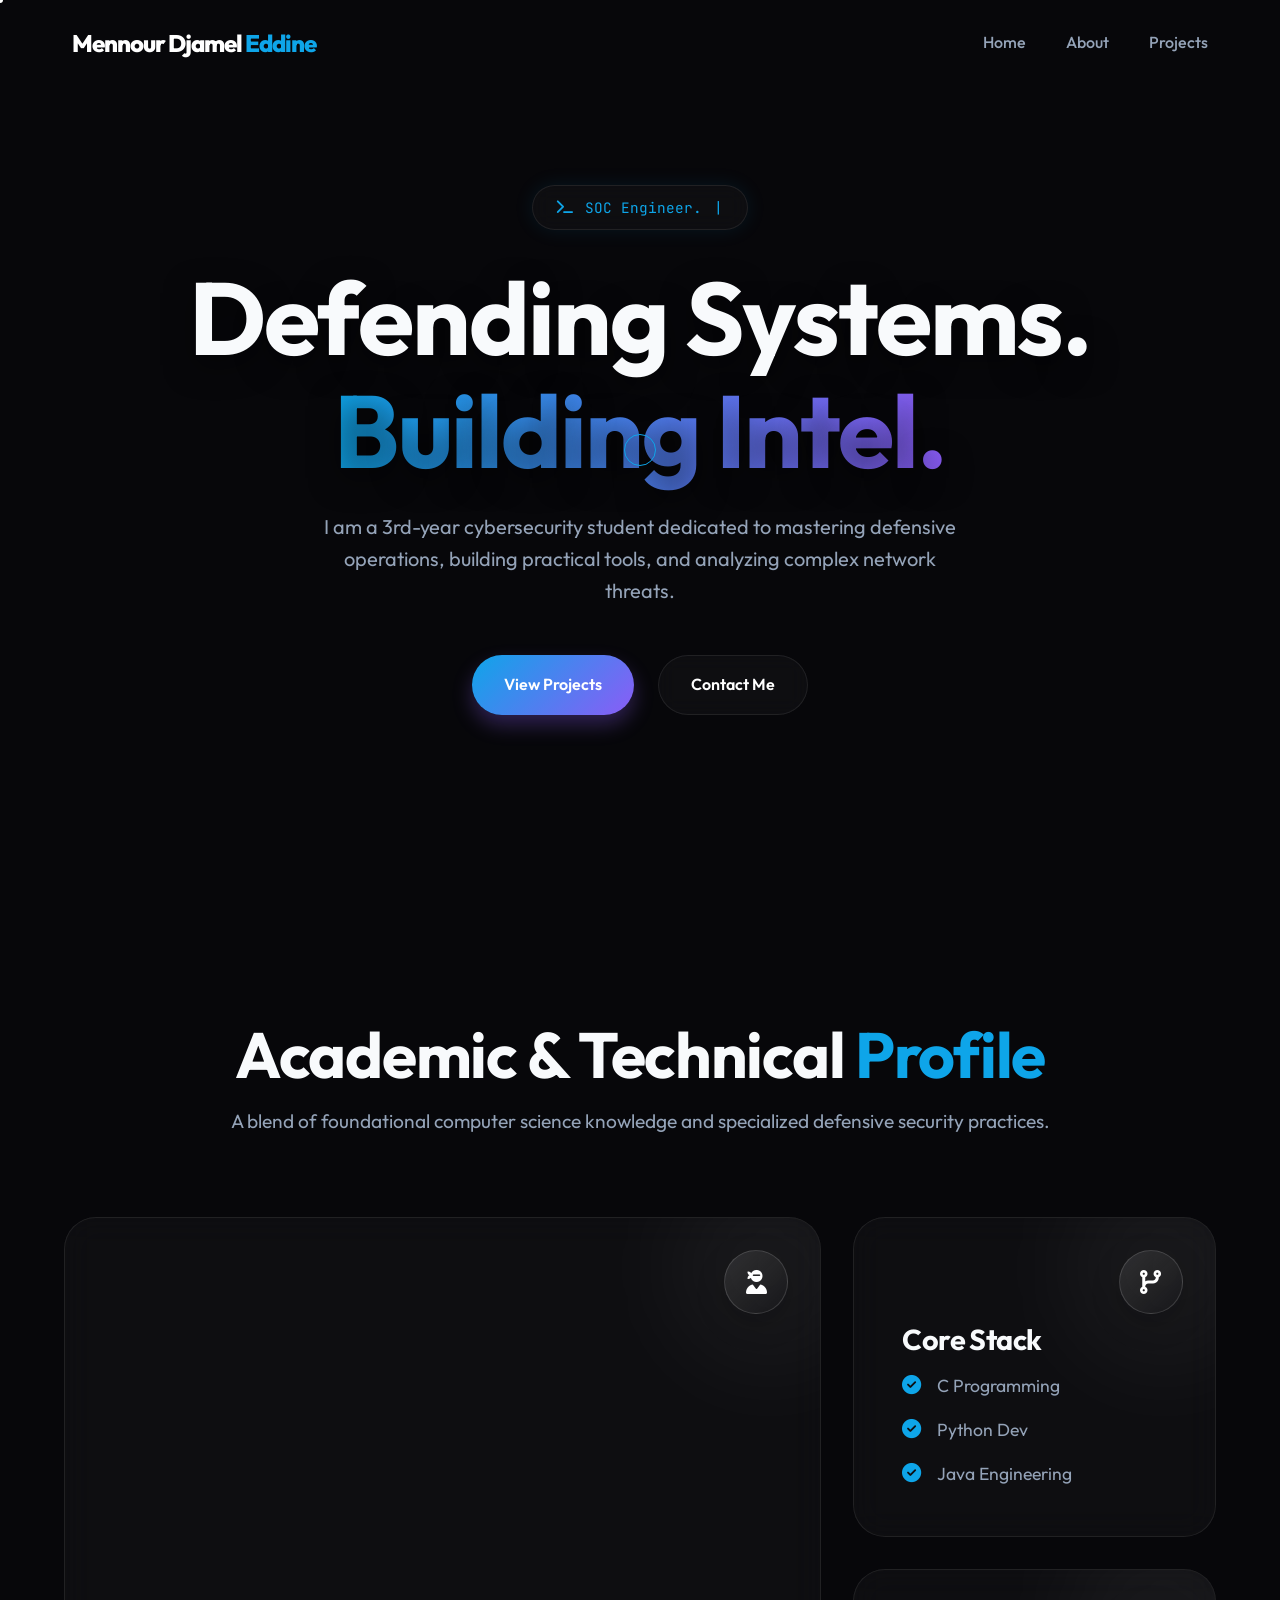
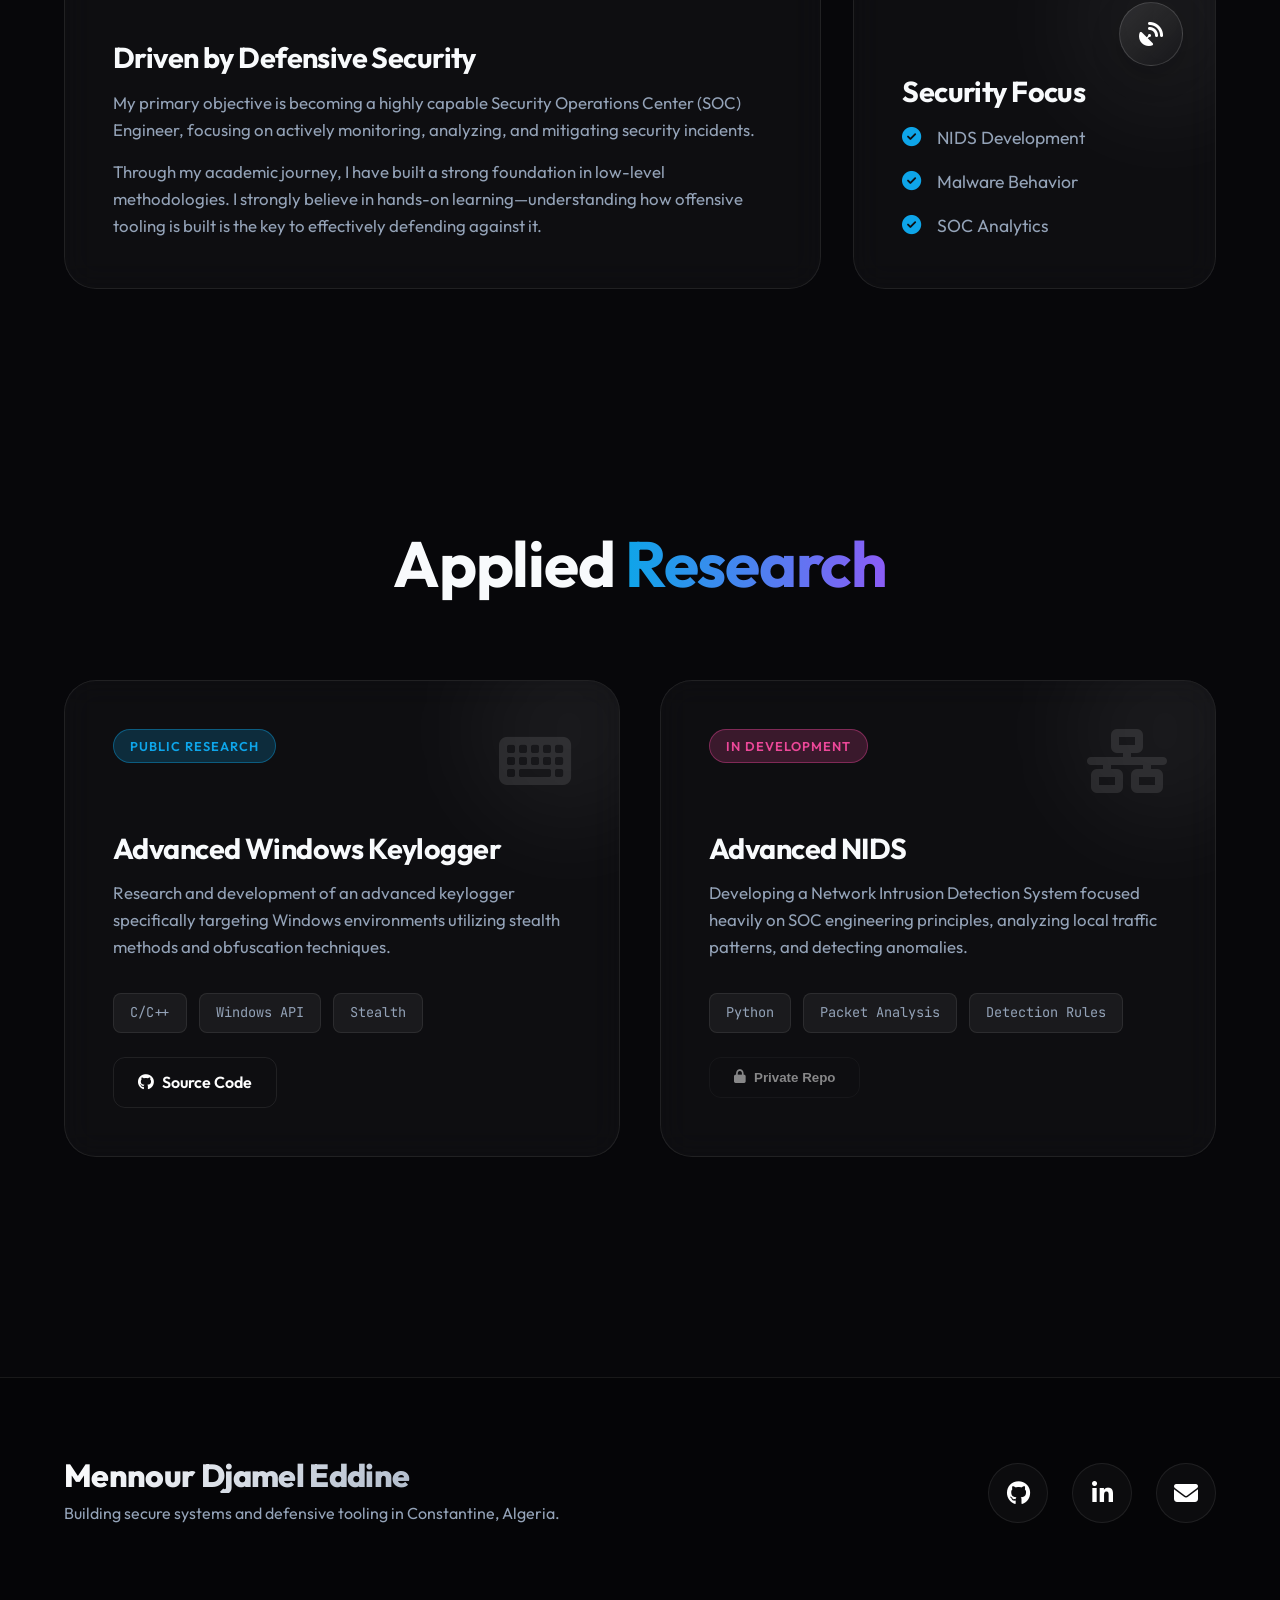
==== commit 5debb5f4: "fix: update abbreviated name to full name" ====
--- a/index.html
+++ b/index.html
@@ -31,7 +31,7 @@
     <!-- Navigation -->
     <nav class="navbar">
         <div class="nav-container">
-            <a href="#home" class="logo">M.D.<span class="text-accent">Eddine</span></a>
+            <a href="#home" class="logo">Mennour Djamel <span class="text-accent">Eddine</span></a>
             <ul class="nav-menu">
                 <li><a href="#home" class="nav-link">Home</a></li>
                 <li><a href="#about" class="nav-link">About</a></li>
@@ -190,7 +190,7 @@
     <footer id="contact" class="footer">
         <div class="container footer-content reveal">
             <div class="footer-left">
-                <h2 class="footer-logo">M.D.Eddine</h2>
+                <h2 class="footer-logo">Mennour Djamel Eddine</h2>
                 <p>Building secure systems and defensive tooling in Constantine, Algeria.</p>
             </div>
             <div class="footer-links">
